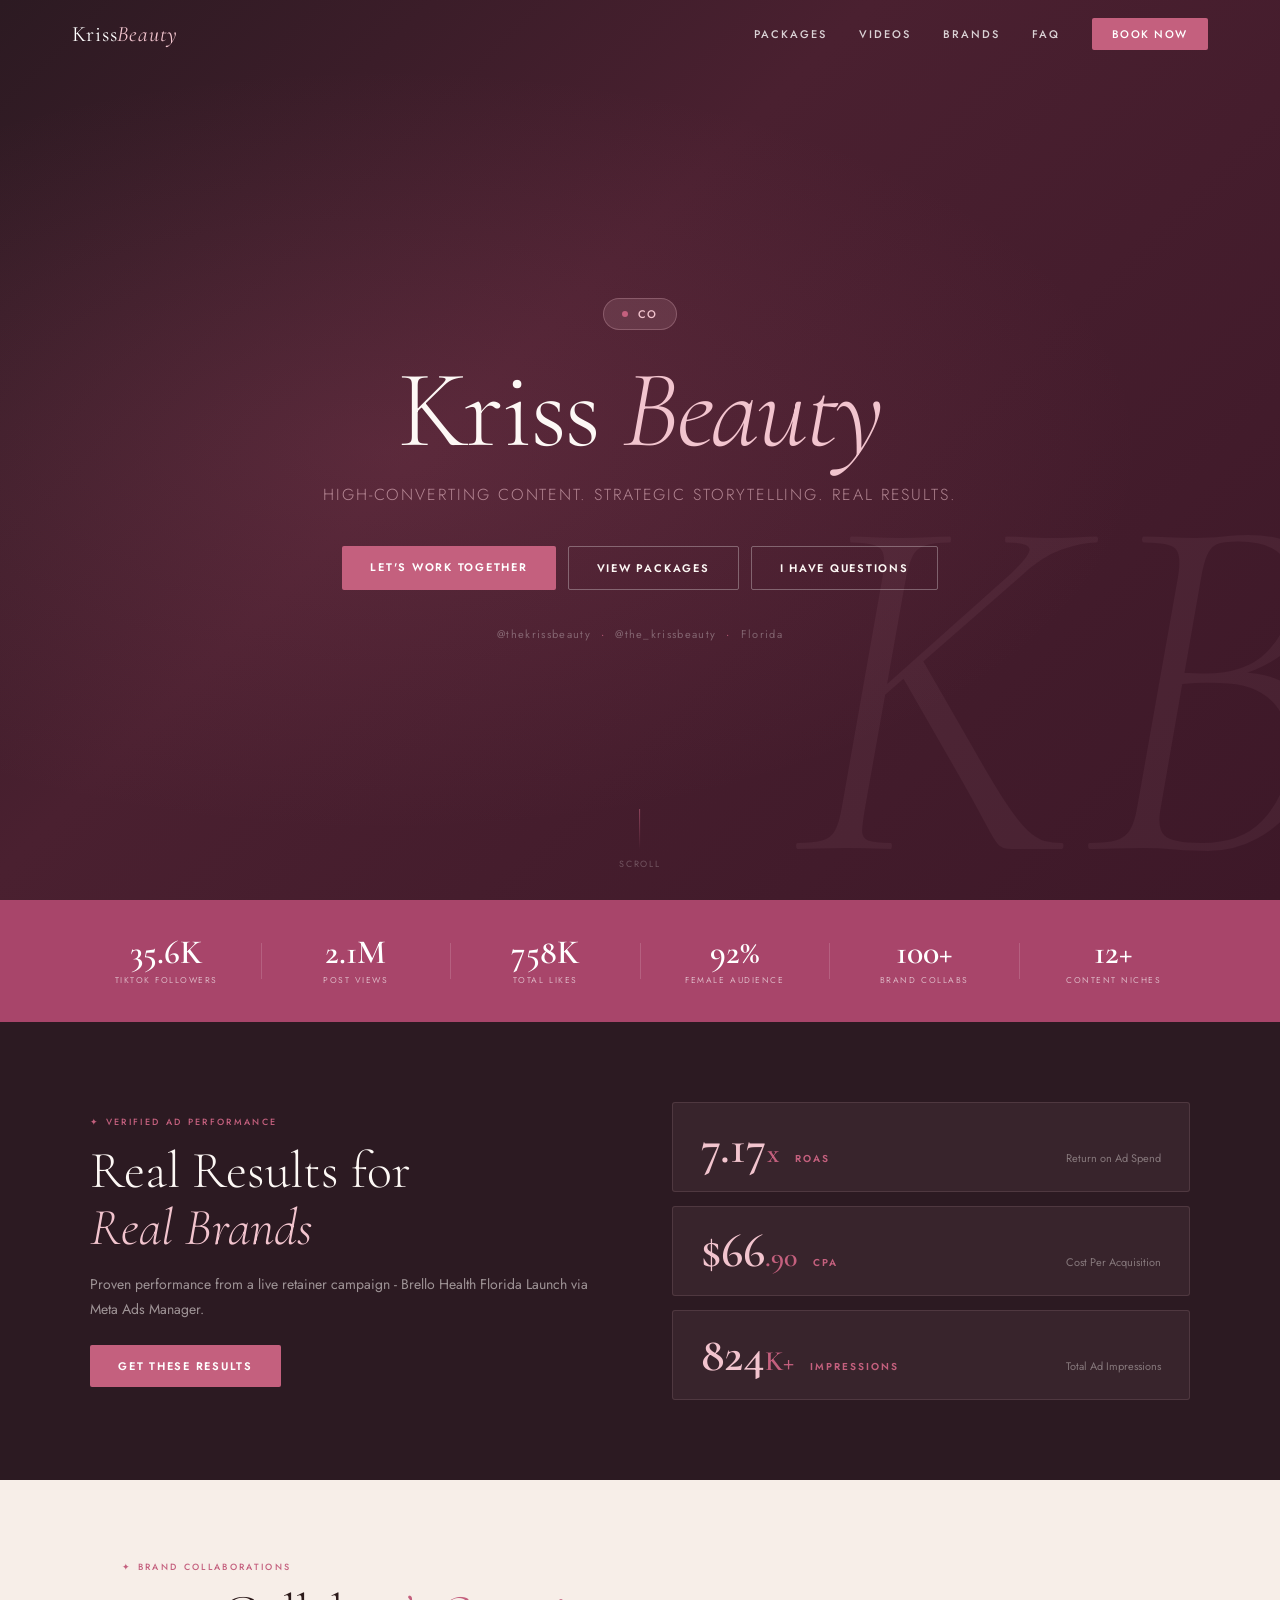
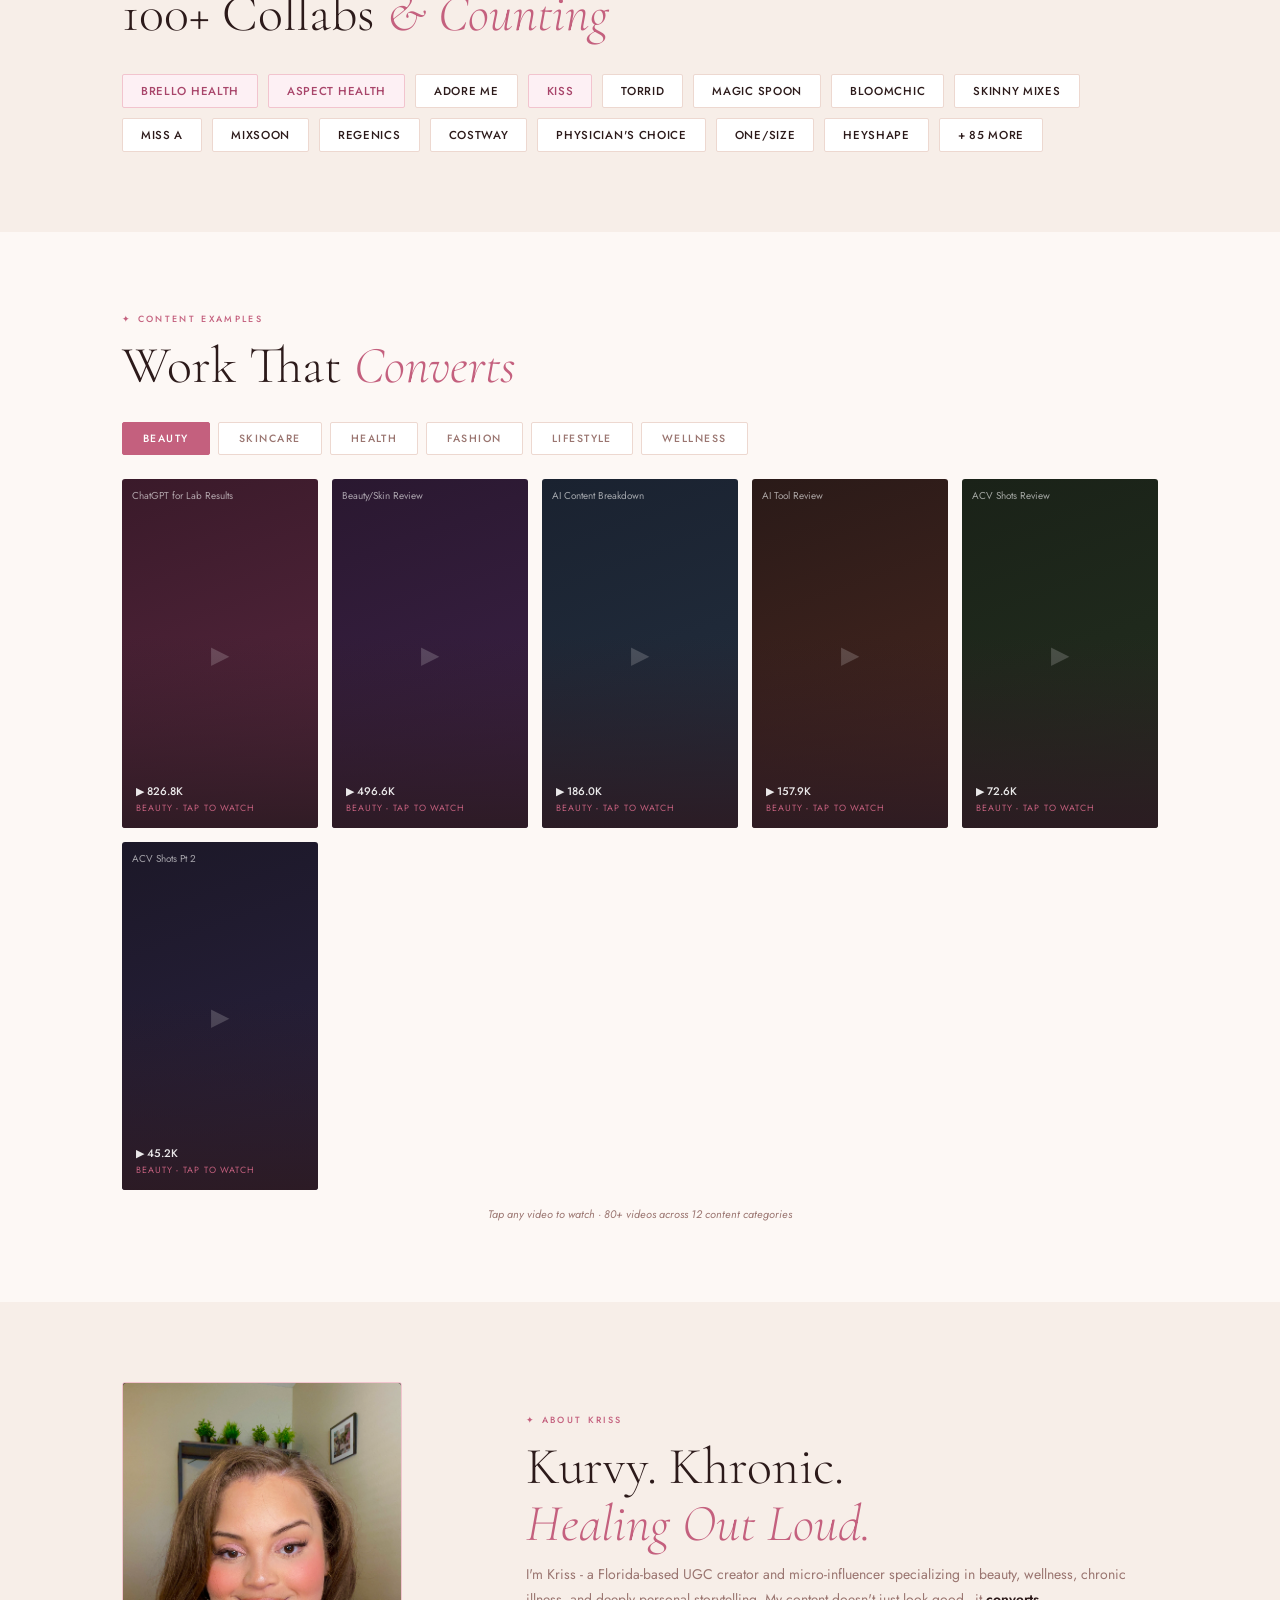
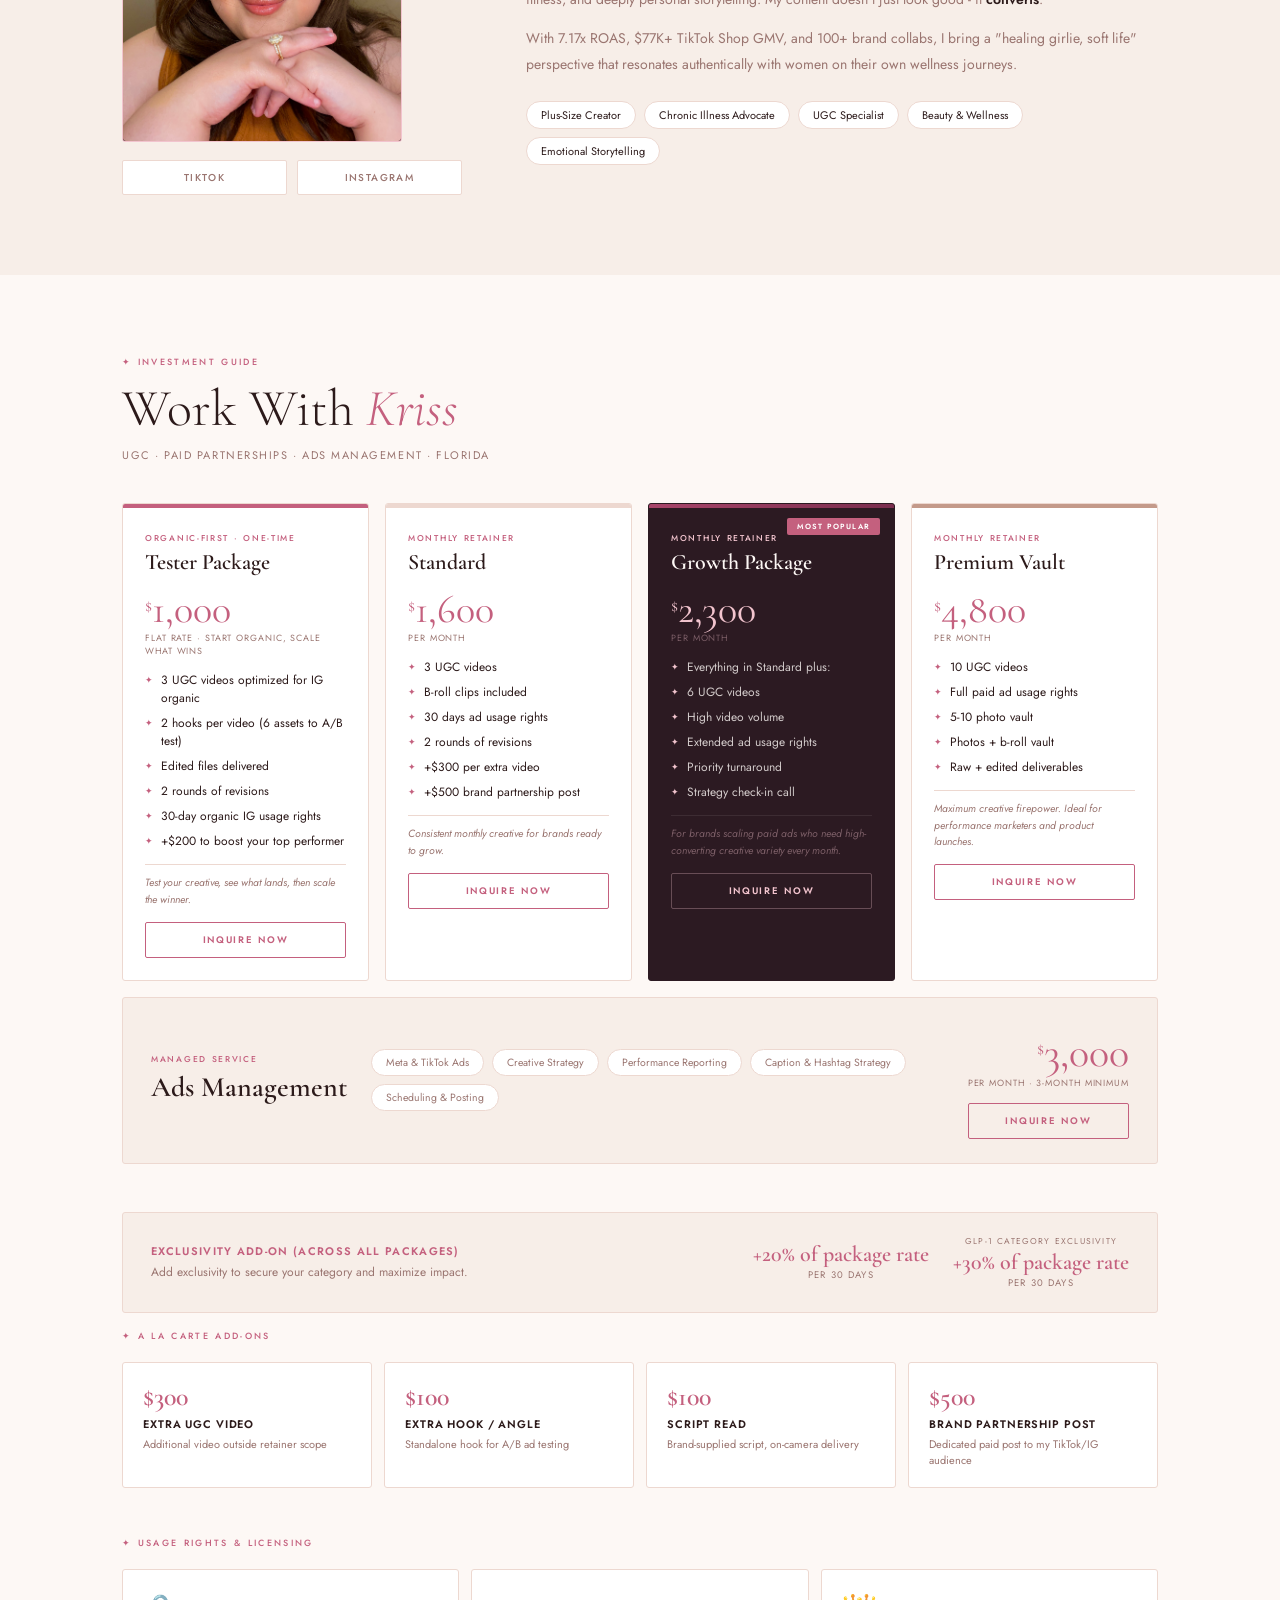
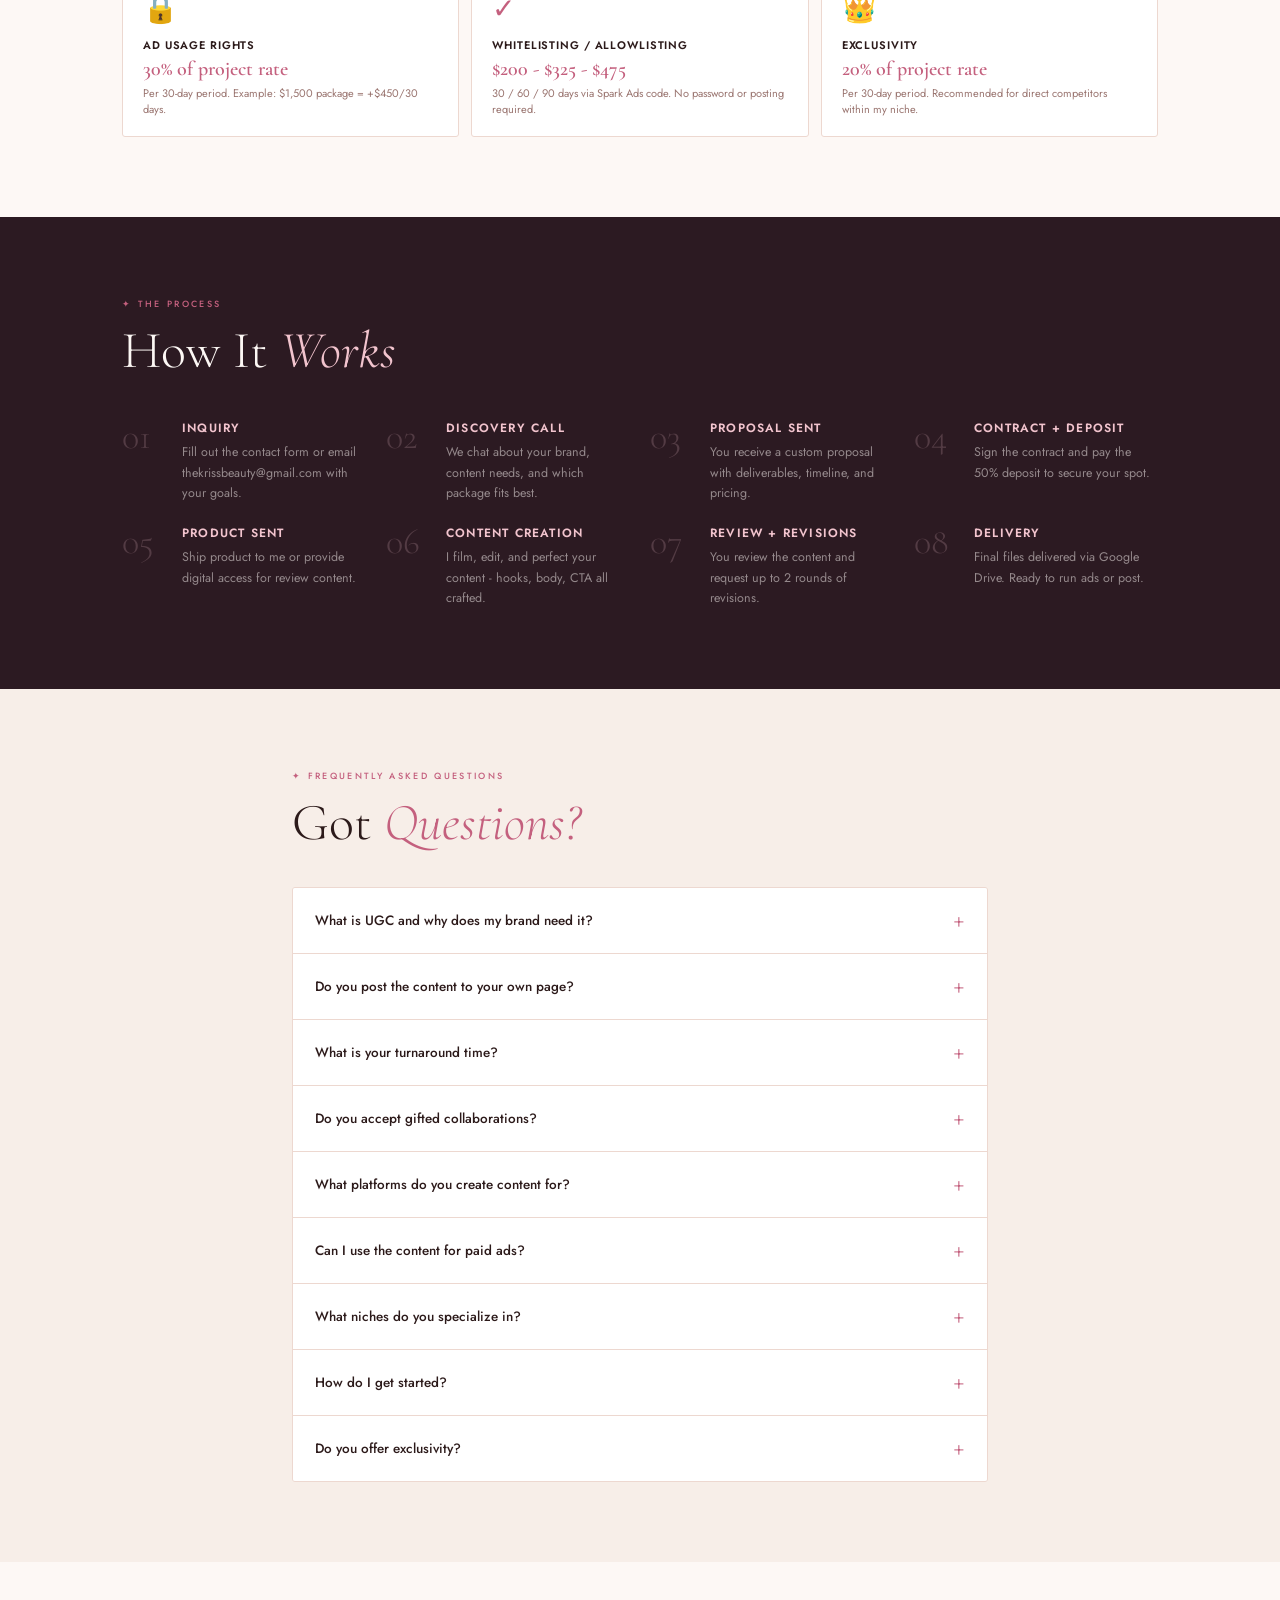
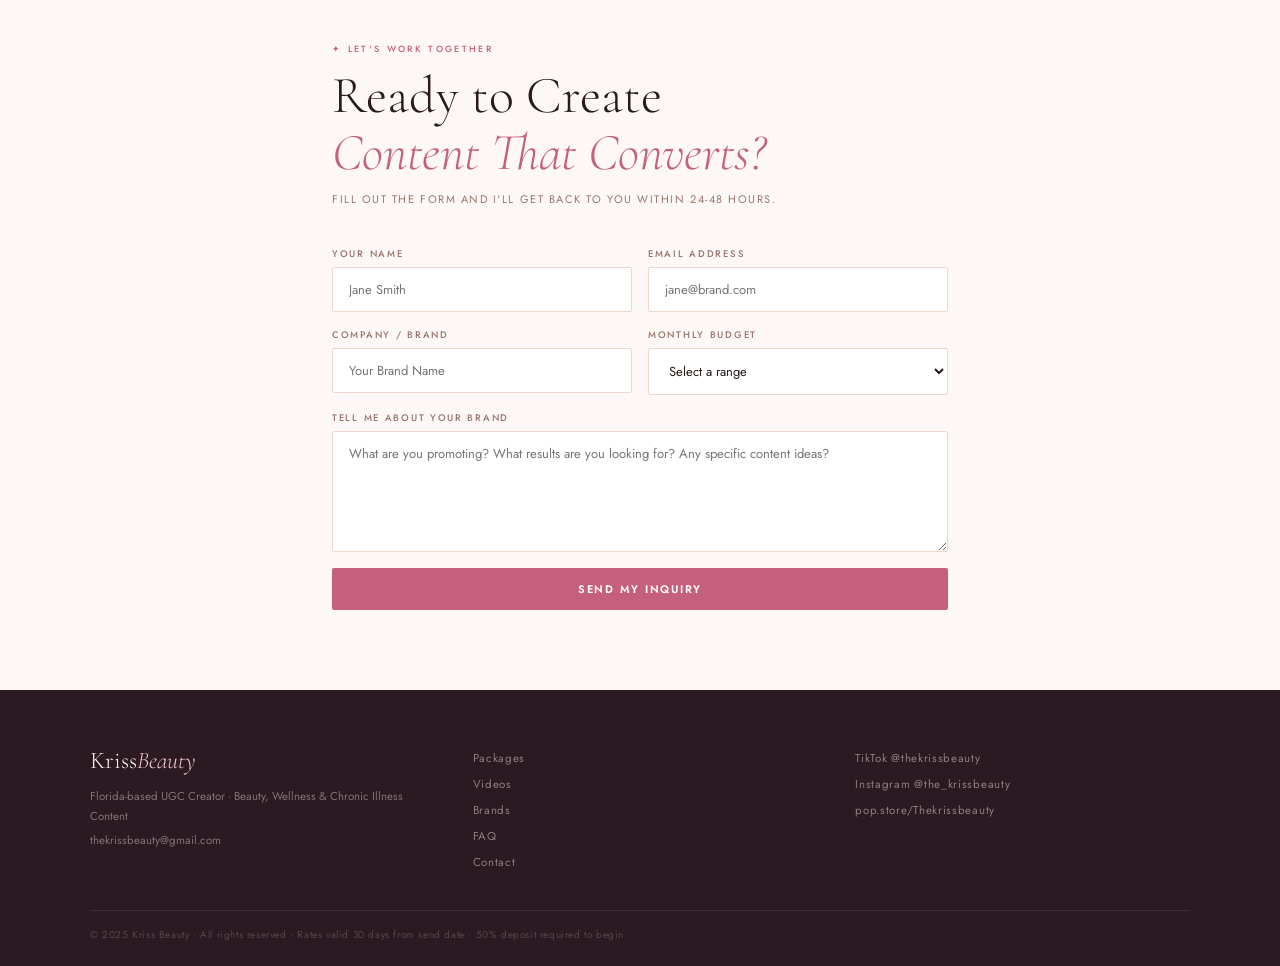
==== index.html @ 89a90a41 "Add files via upload" ====
<!DOCTYPE html>
<html lang="en">
<head>
<meta charset="UTF-8"/>
<meta name="viewport" content="width=device-width, initial-scale=1.0"/>
<title>Kriss Beauty | UGC Creator + Content Strategist</title>
<meta name="description" content="Florida-based UGC creator specializing in beauty, wellness, chronic illness & storytelling content. 7.17x ROAS proven results."/>
<link href="https://fonts.googleapis.com/css2?family=Cormorant+Garamond:ital,wght@0,300;0,400;0,600;0,700;1,300;1,400;1,600&family=Jost:wght@300;400;500;600;700&display=swap" rel="stylesheet"/>
<link rel="stylesheet" href="style.css"/>
</head>
<body>

<!-- ══ NAVBAR ══ -->
<nav id="navbar">
  <div class="nav-inner">
    <a href="#" class="nav-logo">Kriss<em>Beauty</em></a>
    <div class="nav-links" id="navLinks">
      <a href="#packages">Packages</a>
      <a href="#videos">Videos</a>
      <a href="#brands">Brands</a>
      <a href="#faq">FAQ</a>
      <a href="#contact" class="nav-cta">Book Now</a>
    </div>
    <button class="hamburger" id="hamburger" aria-label="Menu">
      <span></span><span></span><span></span>
    </button>
  </div>
</nav>

<!-- ══ HERO ══ -->
<section id="hero">
  <div class="hero-overlay"></div>
  <div class="hero-content">
    <div class="hero-badge">
      <span class="badge-dot"></span>
      <span id="heroTypewriter"></span>
    </div>
    <h1 class="hero-title">
      Kriss <em>Beauty</em>
    </h1>
    <p class="hero-tagline">High-converting content. Strategic storytelling. Real results.</p>
    <div class="hero-buttons">
      <a href="#contact" class="btn btn-primary">Let's Work Together</a>
      <a href="#packages" class="btn btn-outline">View Packages</a>
      <a href="#faq" class="btn btn-outline">I Have Questions</a>
    </div>
    <div class="hero-handles">
      <span>@thekrissbeauty</span>
      <span class="handle-dot">·</span>
      <span>@the_krissbeauty</span>
      <span class="handle-dot">·</span>
      <span>Florida</span>
    </div>
  </div>
  <div class="hero-scroll">
    <div class="scroll-line"></div>
    <span>Scroll</span>
  </div>
</section>

<!-- ══ STATS BAR ══ -->
<section id="stats">
  <div class="stats-inner">
    <div class="stat-item" data-target="35600" data-suffix="K" data-divide="1000">
      <div class="stat-num"><span class="count">0</span>K</div>
      <div class="stat-label">TikTok Followers</div>
    </div>
    <div class="stat-divider"></div>
    <div class="stat-item" data-target="2100" data-suffix="M" data-divide="1000">
      <div class="stat-num"><span class="count">0</span>M</div>
      <div class="stat-label">Post Views</div>
    </div>
    <div class="stat-divider"></div>
    <div class="stat-item" data-target="758" data-suffix="K">
      <div class="stat-num"><span class="count">0</span>K</div>
      <div class="stat-label">Total Likes</div>
    </div>
    <div class="stat-divider"></div>
    <div class="stat-item" data-target="92" data-suffix="%">
      <div class="stat-num"><span class="count">0</span>%</div>
      <div class="stat-label">Female Audience</div>
    </div>
    <div class="stat-divider"></div>
    <div class="stat-item" data-target="100" data-suffix="+">
      <div class="stat-num"><span class="count">0</span>+</div>
      <div class="stat-label">Brand Collabs</div>
    </div>
    <div class="stat-divider"></div>
    <div class="stat-item" data-target="12" data-suffix="+">
      <div class="stat-num"><span class="count">0</span>+</div>
      <div class="stat-label">Content Niches</div>
    </div>
  </div>
</section>

<!-- ══ ROAS CALLOUT ══ -->
<section id="roas">
  <div class="roas-inner">
    <div class="roas-left">
      <p class="roas-eyebrow">✦ Verified Ad Performance</p>
      <h2 class="roas-title">Real Results for<br/><em>Real Brands</em></h2>
      <p class="roas-desc">Proven performance from a live retainer campaign - Brello Health Florida Launch via Meta Ads Manager.</p>
      <a href="#contact" class="btn btn-primary" style="margin-top:24px;">Get These Results</a>
    </div>
    <div class="roas-right">
      <div class="roas-card">
        <div class="roas-num">7.17<span>x</span></div>
        <div class="roas-label">ROAS</div>
        <div class="roas-sub">Return on Ad Spend</div>
      </div>
      <div class="roas-card">
        <div class="roas-num">$66<span>.90</span></div>
        <div class="roas-label">CPA</div>
        <div class="roas-sub">Cost Per Acquisition</div>
      </div>
      <div class="roas-card">
        <div class="roas-num">824<span>K+</span></div>
        <div class="roas-label">Impressions</div>
        <div class="roas-sub">Total Ad Impressions</div>
      </div>
    </div>
  </div>
</section>

<!-- ══ BRANDS ══ -->
<section id="brands">
  <div class="section-inner">
    <p class="section-eyebrow">✦ Brand Collaborations</p>
    <h2 class="section-title">100+ Collabs <em>&amp; Counting</em></h2>
    <div class="brands-grid">
      <div class="brand-pill hl">Brello Health</div>
      <div class="brand-pill hl">Aspect Health</div>
      <div class="brand-pill">Adore Me</div>
      <div class="brand-pill hl">KISS</div>
      <div class="brand-pill">Torrid</div>
      <div class="brand-pill">Magic Spoon</div>
      <div class="brand-pill">Bloomchic</div>
      <div class="brand-pill">Skinny Mixes</div>
      <div class="brand-pill">Miss A</div>
      <div class="brand-pill">mixsoon</div>
      <div class="brand-pill">Regenics</div>
      <div class="brand-pill">Costway</div>
      <div class="brand-pill">Physician's Choice</div>
      <div class="brand-pill">ONE/SIZE</div>
      <div class="brand-pill">heyshape</div>
      <div class="brand-pill">+ 85 More</div>
    </div>
  </div>
</section>

<!-- ══ VIDEO GALLERY ══ -->
<section id="videos">
  <div class="section-inner">
    <p class="section-eyebrow">✦ Content Examples</p>
    <h2 class="section-title">Work That <em>Converts</em></h2>
    <div class="video-tabs">
      <button class="vtab active" data-cat="beauty">Beauty</button>
      <button class="vtab" data-cat="skincare">Skincare</button>
      <button class="vtab" data-cat="health">Health</button>
      <button class="vtab" data-cat="fashion">Fashion</button>
      <button class="vtab" data-cat="lifestyle">Lifestyle</button>
      <button class="vtab" data-cat="wellness">Wellness</button>
    </div>
    <div class="video-grid" id="videoGrid">
      <!-- populated by JS -->
    </div>
    <p class="video-note">Tap any video to watch · 80+ videos across 12 content categories</p>
  </div>
</section>

<!-- ══ ABOUT ══ -->
<section id="about">
  <div class="about-inner">
    <div class="about-photo">
      <div class="about-photo-frame">
        <img src="kriss-photo.jpg" alt="Kriss - UGC Creator" style="width:100%;height:100%;object-fit:cover;object-position:center top;border-radius:3px;"/>
      </div>
      <div class="about-social">
        <a href="https://tiktok.com/@thekrissbeauty" target="_blank" class="social-btn">TikTok</a>
        <a href="https://instagram.com/the_krissbeauty" target="_blank" class="social-btn">Instagram</a>
      </div>
    </div>
    <div class="about-text">
      <p class="section-eyebrow">✦ About Kriss</p>
      <h2 class="section-title">Kurvy. Khronic.<br/><em>Healing Out Loud.</em></h2>
      <p class="about-bio">I'm Kriss - a Florida-based UGC creator and micro-influencer specializing in beauty, wellness, chronic illness, and deeply personal storytelling. My content doesn't just look good - it <strong>converts</strong>.</p>
      <p class="about-bio">With 7.17x ROAS, $77K+ TikTok Shop GMV, and 100+ brand collabs, I bring a "healing girlie, soft life" perspective that resonates authentically with women on their own wellness journeys.</p>
      <div class="about-tags">
        <span>Plus-Size Creator</span>
        <span>Chronic Illness Advocate</span>
        <span>UGC Specialist</span>
        <span>Beauty & Wellness</span>
        <span>Emotional Storytelling</span>
      </div>
    </div>
  </div>
</section>

<!-- ══ PACKAGES ══ -->
<section id="packages">
  <div class="section-inner">
    <p class="section-eyebrow">✦ Investment Guide</p>
    <h2 class="section-title">Work With <em>Kriss</em></h2>
    <p class="section-sub">UGC · Paid Partnerships · Ads Management · Florida</p>
    <div class="pkg-grid">

      <div class="pkg-card">
        <div class="pkg-bar" style="background:#C4607E"></div>
        <div class="pkg-inner">
          <p class="pkg-tier">Organic-First · One-Time</p>
          <h3 class="pkg-name">Tester Package</h3>
          <div class="pkg-price"><sup>$</sup>1,000</div>
          <p class="pkg-cadence">Flat Rate · Start Organic, Scale What Wins</p>
          <ul class="pkg-list">
            <li>3 UGC videos optimized for IG organic</li>
            <li>2 hooks per video (6 assets to A/B test)</li>
            <li>Edited files delivered</li>
            <li>2 rounds of revisions</li>
            <li>30-day organic IG usage rights</li>
            <li>+$200 to boost your top performer</li>
          </ul>
          <p class="pkg-note">Test your creative, see what lands, then scale the winner.</p>
          <a href="#contact" class="pkg-cta">Inquire Now</a>
        </div>
      </div>

      <div class="pkg-card">
        <div class="pkg-bar" style="background:#EDD8D0"></div>
        <div class="pkg-inner">
          <p class="pkg-tier">Monthly Retainer</p>
          <h3 class="pkg-name">Standard</h3>
          <div class="pkg-price"><sup>$</sup>1,600</div>
          <p class="pkg-cadence">Per Month</p>
          <ul class="pkg-list">
            <li>3 UGC videos</li>
            <li>B-roll clips included</li>
            <li>30 days ad usage rights</li>
            <li>2 rounds of revisions</li>
            <li>+$300 per extra video</li>
            <li>+$500 brand partnership post</li>
          </ul>
          <p class="pkg-note">Consistent monthly creative for brands ready to grow.</p>
          <a href="#contact" class="pkg-cta">Inquire Now</a>
        </div>
      </div>

      <div class="pkg-card dark">
        <div class="pkg-badge">Most Popular</div>
        <div class="pkg-bar" style="background:linear-gradient(90deg,#A8456A,#7A2E4E)"></div>
        <div class="pkg-inner">
          <p class="pkg-tier">Monthly Retainer</p>
          <h3 class="pkg-name">Growth Package</h3>
          <div class="pkg-price"><sup>$</sup>2,300</div>
          <p class="pkg-cadence">Per Month</p>
          <ul class="pkg-list">
            <li>Everything in Standard plus:</li>
            <li>6 UGC videos</li>
            <li>High video volume</li>
            <li>Extended ad usage rights</li>
            <li>Priority turnaround</li>
            <li>Strategy check-in call</li>
          </ul>
          <p class="pkg-note">For brands scaling paid ads who need high-converting creative variety every month.</p>
          <a href="#contact" class="pkg-cta">Inquire Now</a>
        </div>
      </div>

      <div class="pkg-card">
        <div class="pkg-bar" style="background:#C49A8A"></div>
        <div class="pkg-inner">
          <p class="pkg-tier">Monthly Retainer</p>
          <h3 class="pkg-name">Premium Vault</h3>
          <div class="pkg-price"><sup>$</sup>4,800</div>
          <p class="pkg-cadence">Per Month</p>
          <ul class="pkg-list">
            <li>10 UGC videos</li>
            <li>Full paid ad usage rights</li>
            <li>5-10 photo vault</li>
            <li>Photos + b-roll vault</li>
            <li>Raw + edited deliverables</li>
          </ul>
          <p class="pkg-note">Maximum creative firepower. Ideal for performance marketers and product launches.</p>
          <a href="#contact" class="pkg-cta">Inquire Now</a>
        </div>
      </div>

    </div>

    <!-- Ads Management -->
    <div class="ads-mgmt-card">
      <div class="ads-left">
        <p class="pkg-tier">Managed Service</p>
        <h3 class="pkg-name" style="font-size:28px;">Ads Management</h3>
      </div>
      <div class="ads-tags">
        <span>Meta &amp; TikTok Ads</span>
        <span>Creative Strategy</span>
        <span>Performance Reporting</span>
        <span>Caption &amp; Hashtag Strategy</span>
        <span>Scheduling &amp; Posting</span>
      </div>
      <div class="ads-right">
        <div class="pkg-price" style="font-size:42px;"><sup>$</sup>3,000</div>
        <p class="pkg-cadence">Per Month · 3-Month Minimum</p>
        <a href="#contact" class="pkg-cta" style="margin-top:10px;">Inquire Now</a>
      </div>
    </div>

    <!-- Exclusivity Add-On -->
    <div class="exclusivity-bar">
      <div class="excl-left">
        <p class="excl-title">Exclusivity Add-On (Across All Packages)</p>
        <p class="excl-desc">Add exclusivity to secure your category and maximize impact.</p>
      </div>
      <div class="excl-mid">
        <div class="excl-item">
          <div class="excl-rate">+20% of package rate</div>
          <div class="excl-sub">per 30 days</div>
        </div>
      </div>
      <div class="excl-right">
        <div class="excl-label">GLP-1 Category Exclusivity</div>
        <div class="excl-rate">+30% of package rate</div>
        <div class="excl-sub">per 30 days</div>
      </div>
    </div>

    <!-- Add-ons -->
    <div class="addons-section">
      <p class="section-eyebrow" style="margin-bottom:20px;">✦ A La Carte Add-Ons</p>
      <div class="addons-grid">
        <div class="addon-card"><div class="addon-price">$300</div><div class="addon-name">Extra UGC Video</div><div class="addon-desc">Additional video outside retainer scope</div></div>
        <div class="addon-card"><div class="addon-price">$100</div><div class="addon-name">Extra Hook / Angle</div><div class="addon-desc">Standalone hook for A/B ad testing</div></div>
        <div class="addon-card"><div class="addon-price">$100</div><div class="addon-name">Script Read</div><div class="addon-desc">Brand-supplied script, on-camera delivery</div></div>
        <div class="addon-card"><div class="addon-price">$500</div><div class="addon-name">Brand Partnership Post</div><div class="addon-desc">Dedicated paid post to my TikTok/IG audience</div></div>
      </div>
    </div>

    <!-- Usage Rights -->
    <div class="addons-section" style="margin-top:48px;">
      <p class="section-eyebrow" style="margin-bottom:20px;">✦ Usage Rights &amp; Licensing</p>
      <div class="addons-grid" style="grid-template-columns:repeat(auto-fit,minmax(280px,1fr));">
        <div class="addon-card">
          <div style="font-size:28px;color:#C4607E;margin-bottom:8px;">🔒</div>
          <div class="addon-name">Ad Usage Rights</div>
          <div class="addon-price" style="font-size:20px;">30% of project rate</div>
          <div class="addon-desc">Per 30-day period. Example: $1,500 package = +$450/30 days.</div>
        </div>
        <div class="addon-card">
          <div style="font-size:28px;color:#C4607E;margin-bottom:8px;">✓</div>
          <div class="addon-name">Whitelisting / Allowlisting</div>
          <div class="addon-price" style="font-size:20px;">$200 - $325 - $475</div>
          <div class="addon-desc">30 / 60 / 90 days via Spark Ads code. No password or posting required.</div>
        </div>
        <div class="addon-card">
          <div style="font-size:28px;color:#C4607E;margin-bottom:8px;">👑</div>
          <div class="addon-name">Exclusivity</div>
          <div class="addon-price" style="font-size:20px;">20% of project rate</div>
          <div class="addon-desc">Per 30-day period. Recommended for direct competitors within my niche.</div>
        </div>
      </div>
    </div>
  </div>
</section>

<!-- ══ HOW IT WORKS ══ -->
<section id="howitworks">
  <div class="section-inner">
    <p class="section-eyebrow">✦ The Process</p>
    <h2 class="section-title">How It <em>Works</em></h2>
    <div class="timeline">
      <div class="tl-item"><div class="tl-num">01</div><div class="tl-text"><strong>Inquiry</strong><p>Fill out the contact form or email thekrissbeauty@gmail.com with your goals.</p></div></div>
      <div class="tl-item"><div class="tl-num">02</div><div class="tl-text"><strong>Discovery Call</strong><p>We chat about your brand, content needs, and which package fits best.</p></div></div>
      <div class="tl-item"><div class="tl-num">03</div><div class="tl-text"><strong>Proposal Sent</strong><p>You receive a custom proposal with deliverables, timeline, and pricing.</p></div></div>
      <div class="tl-item"><div class="tl-num">04</div><div class="tl-text"><strong>Contract + Deposit</strong><p>Sign the contract and pay the 50% deposit to secure your spot.</p></div></div>
      <div class="tl-item"><div class="tl-num">05</div><div class="tl-text"><strong>Product Sent</strong><p>Ship product to me or provide digital access for review content.</p></div></div>
      <div class="tl-item"><div class="tl-num">06</div><div class="tl-text"><strong>Content Creation</strong><p>I film, edit, and perfect your content - hooks, body, CTA all crafted.</p></div></div>
      <div class="tl-item"><div class="tl-num">07</div><div class="tl-text"><strong>Review + Revisions</strong><p>You review the content and request up to 2 rounds of revisions.</p></div></div>
      <div class="tl-item"><div class="tl-num">08</div><div class="tl-text"><strong>Delivery</strong><p>Final files delivered via Google Drive. Ready to run ads or post.</p></div></div>
    </div>
  </div>
</section>

<!-- ══ FAQ ══ -->
<section id="faq">
  <div class="section-inner" style="max-width:760px;">
    <p class="section-eyebrow">✦ Frequently Asked Questions</p>
    <h2 class="section-title">Got <em>Questions?</em></h2>
    <div class="faq-list">
      <div class="faq-item">
        <button class="faq-q">What is UGC and why does my brand need it?<span class="faq-icon">+</span></button>
        <div class="faq-a"><p>UGC (User-Generated Content) is authentic, creator-made content that looks and feels real - not like a traditional ad. It performs significantly better in paid social campaigns because audiences trust it more.</p></div>
      </div>
      <div class="faq-item">
        <button class="faq-q">Do you post the content to your own page?<span class="faq-icon">+</span></button>
        <div class="faq-a"><p>UGC packages are for your brand's use only - I film and deliver, you post. Paid partnership posts to my audience are available as an add-on ($500) or through a brand deal package.</p></div>
      </div>
      <div class="faq-item">
        <button class="faq-q">What is your turnaround time?<span class="faq-icon">+</span></button>
        <div class="faq-a"><p>Standard turnaround is 7-10 business days after product is received and project is confirmed. Rush delivery is available - ask about pricing.</p></div>
      </div>
      <div class="faq-item">
        <button class="faq-q">Do you accept gifted collaborations?<span class="faq-icon">+</span></button>
        <div class="faq-a"><p>I do not accept gifted-only collaborations. All content creation is paid. If you'd like to send PR/gifting, I welcome it - but posting is not guaranteed unless there is a paid agreement in place.</p></div>
      </div>
      <div class="faq-item">
        <button class="faq-q">What platforms do you create content for?<span class="faq-icon">+</span></button>
        <div class="faq-a"><p>Primarily TikTok and Instagram Reels, but content is formatted for any platform. I also create for YouTube, Facebook, and repurposed ad creatives for Meta and TikTok Ads Manager.</p></div>
      </div>
      <div class="faq-item">
        <button class="faq-q">Can I use the content for paid ads?<span class="faq-icon">+</span></button>
        <div class="faq-a"><p>Yes - ad usage rights are available. Standard packages include 30-day ad usage. Extended licensing is available: 30% of project rate per 30-day period. Whitelisting via Spark Ads is also available.</p></div>
      </div>
      <div class="faq-item">
        <button class="faq-q">What niches do you specialize in?<span class="faq-icon">+</span></button>
        <div class="faq-a"><p>Beauty, skincare, haircare, wellness, health, chronic illness, GLP-1/telehealth, supplements, fashion, plus-size fashion, lifestyle, food, and home. I have a particular strength in emotional storytelling content that converts.</p></div>
      </div>
      <div class="faq-item">
        <button class="faq-q">How do I get started?<span class="faq-icon">+</span></button>
        <div class="faq-a"><p>Fill out the contact form below or email me directly at thekrissbeauty@gmail.com. Include your brand name, what you're looking for, and your timeline - and I'll get back to you within 24-48 hours.</p></div>
      </div>
      <div class="faq-item">
        <button class="faq-q">Do you offer exclusivity?<span class="faq-icon">+</span></button>
        <div class="faq-a"><p>Yes. Category exclusivity is available at 20% of the project rate per 30 days. GLP-1/telehealth category exclusivity is 30% of project rate per 30 days, never below $400/month.</p></div>
      </div>
    </div>
  </div>
</section>

<!-- ══ CONTACT ══ -->
<section id="contact">
  <div class="section-inner" style="max-width:680px;">
    <p class="section-eyebrow">✦ Let's Work Together</p>
    <h2 class="section-title">Ready to Create<br/><em>Content That Converts?</em></h2>
    <p class="section-sub">Fill out the form and I'll get back to you within 24-48 hours.</p>
    <form id="contactForm" class="contact-form">
      <div class="form-row">
        <div class="form-group">
          <label>Your Name</label>
          <input type="text" name="name" placeholder="Jane Smith" required/>
        </div>
        <div class="form-group">
          <label>Email Address</label>
          <input type="email" name="email" placeholder="jane@brand.com" required/>
        </div>
      </div>
      <div class="form-row">
        <div class="form-group">
          <label>Company / Brand</label>
          <input type="text" name="company" placeholder="Your Brand Name"/>
        </div>
        <div class="form-group">
          <label>Monthly Budget</label>
          <select name="budget">
            <option value="">Select a range</option>
            <option>Under $1,000</option>
            <option>$1,000 - $2,000</option>
            <option>$2,000 - $3,500</option>
            <option>$3,500 - $5,000</option>
            <option>$5,000+</option>
          </select>
        </div>
      </div>
      <div class="form-group">
        <label>Tell Me About Your Brand</label>
        <textarea name="message" rows="5" placeholder="What are you promoting? What results are you looking for? Any specific content ideas?"></textarea>
      </div>
      <button type="submit" class="btn btn-primary btn-full">Send My Inquiry</button>
    </form>
    <div id="formSuccess" class="form-success" style="display:none;">
      <div class="success-icon">✦</div>
      <h3>Message Received!</h3>
      <p>Thank you for reaching out. I'll be in touch within 24-48 hours at thekrissbeauty@gmail.com</p>
    </div>
  </div>
</section>

<!-- ══ FOOTER ══ -->
<footer>
  <div class="footer-inner">
    <div class="footer-brand">
      <div class="footer-logo">Kriss<em>Beauty</em></div>
      <p>Florida-based UGC Creator · Beauty, Wellness &amp; Chronic Illness Content</p>
      <p style="margin-top:4px;">thekrissbeauty@gmail.com</p>
    </div>
    <div class="footer-links">
      <a href="#packages">Packages</a>
      <a href="#videos">Videos</a>
      <a href="#brands">Brands</a>
      <a href="#faq">FAQ</a>
      <a href="#contact">Contact</a>
    </div>
    <div class="footer-social">
      <a href="https://tiktok.com/@thekrissbeauty" target="_blank">TikTok @thekrissbeauty</a>
      <a href="https://instagram.com/the_krissbeauty" target="_blank">Instagram @the_krissbeauty</a>
      <a href="https://pop.store/Thekrissbeauty" target="_blank">pop.store/Thekrissbeauty</a>
    </div>
  </div>
  <div class="footer-bottom">
    <p>© 2025 Kriss Beauty · All rights reserved · Rates valid 30 days from send date · 50% deposit required to begin</p>
  </div>
</footer>

<script src="script.js"></script>
</body>
</html>
---- style.css ----
/* ══════════════════════════════════════
   KRISS BEAUTY - Site Styles
   Pink · Beige · Plum · Cream
══════════════════════════════════════ */

:root {
  --ink: #2C1A1A;
  --cream: #FDF8F5;
  --parch: #F7EEE8;
  --blush: #F2C4CE;
  --rose: #C4607E;
  --deep-rose: #A8456A;
  --plum: #2C1A22;
  --gold: #C49A8A;
  --muted: #9A7570;
  --border: #EDD8D0;
  --white: #FFFFFF;
  --green: #6EBF8B;
}

*, *::before, *::after { margin: 0; padding: 0; box-sizing: border-box; }

html { scroll-behavior: smooth; }

body {
  font-family: 'Jost', sans-serif;
  color: var(--ink);
  background: var(--cream);
  overflow-x: hidden;
}

/* ── NAVBAR ── */
#navbar {
  position: fixed;
  top: 0; left: 0; right: 0;
  z-index: 1000;
  transition: background 0.35s, box-shadow 0.35s;
  padding: 0;
}

#navbar.scrolled {
  background: rgba(253,248,245,0.97);
  box-shadow: 0 1px 0 var(--border);
  backdrop-filter: blur(10px);
}

.nav-inner {
  max-width: 1200px;
  margin: 0 auto;
  padding: 18px 32px;
  display: flex;
  align-items: center;
  justify-content: space-between;
}

.nav-logo {
  font-family: 'Cormorant Garamond', serif;
  font-size: 22px;
  font-weight: 400;
  color: var(--white);
  text-decoration: none;
  letter-spacing: 0.04em;
  transition: color 0.3s;
}

.nav-logo em { font-style: italic; color: var(--blush); }

#navbar.scrolled .nav-logo { color: var(--ink); }
#navbar.scrolled .nav-logo em { color: var(--rose); }

.nav-links {
  display: flex;
  align-items: center;
  gap: 32px;
}

.nav-links a {
  font-size: 11px;
  letter-spacing: 0.18em;
  text-transform: uppercase;
  color: rgba(255,255,255,0.8);
  text-decoration: none;
  transition: color 0.2s;
  font-weight: 500;
}

.nav-links a:hover { color: var(--blush); }

#navbar.scrolled .nav-links a { color: var(--muted); }
#navbar.scrolled .nav-links a:hover { color: var(--rose); }

.nav-cta {
  background: var(--rose) !important;
  color: var(--white) !important;
  padding: 8px 20px !important;
  border-radius: 2px;
  letter-spacing: 0.14em !important;
}

.nav-cta:hover { background: var(--deep-rose) !important; }

.hamburger {
  display: none;
  flex-direction: column;
  gap: 5px;
  background: none;
  border: none;
  cursor: pointer;
  padding: 4px;
}

.hamburger span {
  display: block;
  width: 24px;
  height: 1.5px;
  background: var(--white);
  transition: all 0.3s;
}

#navbar.scrolled .hamburger span { background: var(--ink); }

/* ── HERO ── */
#hero {
  min-height: 100vh;
  background: linear-gradient(135deg, #2C1A22 0%, #4A2030 40%, #3D1828 100%);
  display: flex;
  align-items: center;
  justify-content: center;
  position: relative;
  overflow: hidden;
}

#hero::before {
  content: 'KB';
  position: absolute;
  right: -60px;
  bottom: -40px;
  font-family: 'Cormorant Garamond', serif;
  font-style: italic;
  font-size: 500px;
  font-weight: 300;
  color: rgba(242,196,206,0.05);
  line-height: 1;
  pointer-events: none;
  user-select: none;
}

.hero-overlay {
  position: absolute;
  inset: 0;
  background: radial-gradient(ellipse at 30% 50%, rgba(196,96,126,0.15) 0%, transparent 60%);
  pointer-events: none;
}

.hero-content {
  text-align: center;
  z-index: 1;
  padding: 120px 32px 80px;
  max-width: 800px;
  animation: fadeUp 1s ease both;
}

.hero-badge {
  display: inline-flex;
  align-items: center;
  gap: 10px;
  background: rgba(242,196,206,0.12);
  border: 1px solid rgba(242,196,206,0.25);
  border-radius: 40px;
  padding: 7px 18px;
  margin-bottom: 28px;
  font-size: 11px;
  letter-spacing: 0.18em;
  text-transform: uppercase;
  color: var(--blush);
  font-weight: 500;
}

.badge-dot {
  width: 6px; height: 6px;
  border-radius: 50%;
  background: var(--rose);
  animation: pulse 2s infinite;
  flex-shrink: 0;
}

.hero-title {
  font-family: 'Cormorant Garamond', serif;
  font-size: clamp(56px, 10vw, 110px);
  font-weight: 300;
  color: var(--cream);
  line-height: 0.95;
  letter-spacing: -2px;
  margin-bottom: 20px;
}

.hero-title em {
  font-style: italic;
  color: var(--blush);
}

.hero-tagline {
  font-size: clamp(13px, 2vw, 16px);
  color: rgba(242,196,206,0.6);
  letter-spacing: 0.12em;
  text-transform: uppercase;
  margin-bottom: 40px;
  font-weight: 300;
}

.hero-buttons {
  display: flex;
  gap: 12px;
  justify-content: center;
  flex-wrap: wrap;
  margin-bottom: 36px;
}

.btn {
  display: inline-block;
  padding: 13px 28px;
  font-size: 11px;
  letter-spacing: 0.16em;
  text-transform: uppercase;
  font-weight: 600;
  text-decoration: none;
  border-radius: 2px;
  transition: all 0.25s;
  cursor: pointer;
  border: none;
  font-family: 'Jost', sans-serif;
}

.btn-primary {
  background: var(--rose);
  color: var(--white);
}

.btn-primary:hover {
  background: var(--deep-rose);
  transform: translateY(-1px);
}

.btn-outline {
  background: transparent;
  color: var(--cream);
  border: 1px solid rgba(255,255,255,0.3);
}

.btn-outline:hover {
  border-color: var(--blush);
  color: var(--blush);
}

.btn-full { width: 100%; text-align: center; }

.hero-handles {
  font-size: 11px;
  color: rgba(255,255,255,0.3);
  letter-spacing: 0.12em;
  display: flex;
  align-items: center;
  gap: 10px;
  justify-content: center;
  flex-wrap: wrap;
}

.handle-dot { color: var(--rose); }

.hero-scroll {
  position: absolute;
  bottom: 30px;
  left: 50%;
  transform: translateX(-50%);
  display: flex;
  flex-direction: column;
  align-items: center;
  gap: 8px;
  color: rgba(255,255,255,0.25);
  font-size: 9px;
  letter-spacing: 0.2em;
  text-transform: uppercase;
  animation: bounce 2s infinite;
}

.scroll-line {
  width: 1px;
  height: 40px;
  background: linear-gradient(to bottom, rgba(196,96,126,0.6), transparent);
}

/* ── STATS ── */
#stats {
  background: var(--deep-rose);
  padding: 0;
}

.stats-inner {
  max-width: 1200px;
  margin: 0 auto;
  padding: 28px 32px;
  display: flex;
  align-items: center;
  justify-content: space-between;
  flex-wrap: wrap;
  gap: 0;
}

.stat-item {
  text-align: center;
  padding: 8px 16px;
  flex: 1;
  min-width: 100px;
}

.stat-num {
  font-family: 'Cormorant Garamond', serif;
  font-size: clamp(24px, 4vw, 34px);
  font-weight: 600;
  color: var(--white);
  line-height: 1;
}

.stat-label {
  font-size: 8.5px;
  letter-spacing: 0.18em;
  text-transform: uppercase;
  color: rgba(255,255,255,0.6);
  margin-top: 4px;
}

.stat-divider {
  width: 1px;
  height: 36px;
  background: rgba(255,255,255,0.15);
  flex-shrink: 0;
}

/* ── ROAS ── */
#roas {
  background: var(--plum);
  padding: 80px 32px;
}

.roas-inner {
  max-width: 1100px;
  margin: 0 auto;
  display: grid;
  grid-template-columns: 1fr 1fr;
  gap: 64px;
  align-items: center;
}

.roas-eyebrow {
  font-size: 9px;
  letter-spacing: 0.26em;
  text-transform: uppercase;
  color: var(--rose);
  margin-bottom: 14px;
  font-weight: 500;
}

.roas-title {
  font-family: 'Cormorant Garamond', serif;
  font-size: clamp(36px, 5vw, 52px);
  font-weight: 300;
  color: var(--cream);
  line-height: 1.1;
  margin-bottom: 16px;
}

.roas-title em { font-style: italic; color: var(--blush); }

.roas-desc {
  font-size: 14px;
  color: rgba(253,248,245,0.55);
  line-height: 1.75;
}

.roas-right {
  display: flex;
  flex-direction: column;
  gap: 14px;
}

.roas-card {
  background: rgba(242,196,206,0.06);
  border: 1px solid rgba(242,196,206,0.12);
  border-radius: 3px;
  padding: 20px 28px;
  display: flex;
  align-items: baseline;
  gap: 16px;
}

.roas-num {
  font-family: 'Cormorant Garamond', serif;
  font-size: 48px;
  font-weight: 600;
  color: var(--blush);
  line-height: 1;
}

.roas-num span {
  font-size: 28px;
  color: var(--rose);
}

.roas-label {
  font-size: 10px;
  letter-spacing: 0.2em;
  text-transform: uppercase;
  color: var(--rose);
  font-weight: 600;
}

.roas-sub {
  font-size: 11px;
  color: rgba(253,248,245,0.4);
  margin-left: auto;
}

/* ── SHARED SECTION STYLES ── */
.section-inner {
  max-width: 1100px;
  margin: 0 auto;
  padding: 80px 32px;
}

.section-eyebrow {
  font-size: 9px;
  letter-spacing: 0.26em;
  text-transform: uppercase;
  color: var(--rose);
  font-weight: 500;
  margin-bottom: 12px;
}

.section-title {
  font-family: 'Cormorant Garamond', serif;
  font-size: clamp(34px, 5vw, 52px);
  font-weight: 300;
  color: var(--ink);
  line-height: 1.1;
  margin-bottom: 10px;
}

.section-title em { font-style: italic; color: var(--rose); }

.section-sub {
  font-size: 11px;
  letter-spacing: 0.14em;
  text-transform: uppercase;
  color: var(--muted);
  margin-bottom: 40px;
}

/* ── BRANDS ── */
#brands { background: var(--parch); }

.brands-grid {
  display: flex;
  flex-wrap: wrap;
  gap: 10px;
  margin-top: 32px;
}

.brand-pill {
  background: var(--white);
  border: 1px solid var(--border);
  border-radius: 2px;
  padding: 8px 18px;
  font-size: 11.5px;
  font-weight: 500;
  color: var(--ink);
  letter-spacing: 0.06em;
  text-transform: uppercase;
  transition: all 0.2s;
}

.brand-pill:hover {
  border-color: var(--rose);
  color: var(--rose);
}

.brand-pill.hl {
  background: #FDF0F4;
  border-color: var(--blush);
  color: var(--deep-rose);
}

/* ── VIDEOS ── */
#videos { background: var(--cream); }

.video-tabs {
  display: flex;
  flex-wrap: wrap;
  gap: 8px;
  margin: 28px 0 24px;
}

.vtab {
  padding: 8px 20px;
  font-size: 10.5px;
  letter-spacing: 0.14em;
  text-transform: uppercase;
  font-weight: 500;
  border: 1px solid var(--border);
  background: var(--white);
  color: var(--muted);
  cursor: pointer;
  border-radius: 2px;
  transition: all 0.2s;
  font-family: 'Jost', sans-serif;
}

.vtab:hover { border-color: var(--rose); color: var(--rose); }
.vtab.active { background: var(--rose); border-color: var(--rose); color: var(--white); }

.video-grid {
  display: grid;
  grid-template-columns: repeat(auto-fill, minmax(180px, 1fr));
  gap: 14px;
  margin-bottom: 16px;
}

.vid-card {
  background: var(--plum);
  border-radius: 3px;
  overflow: hidden;
  aspect-ratio: 9/16;
  display: flex;
  flex-direction: column;
  justify-content: flex-end;
  padding: 14px;
  position: relative;
  cursor: pointer;
  transition: transform 0.2s;
}

.vid-card:hover { transform: translateY(-3px); }

.vid-card::before {
  content: '▶';
  position: absolute;
  top: 50%; left: 50%;
  transform: translate(-50%, -50%);
  font-size: 24px;
  color: rgba(255,255,255,0.2);
  transition: color 0.2s;
}

.vid-card:hover::before { color: rgba(255,255,255,0.5); }

.vid-overlay {
  position: absolute;
  inset: 0;
  background: linear-gradient(to top, rgba(44,26,34,0.9) 0%, transparent 55%);
}

.vid-meta {
  position: relative;
  z-index: 1;
}

.vid-views {
  font-size: 11px;
  color: rgba(255,255,255,0.9);
  font-weight: 500;
  margin-bottom: 2px;
}

.vid-cat {
  font-size: 9px;
  color: var(--rose);
  text-transform: uppercase;
  letter-spacing: 0.1em;
}

.video-note {
  font-size: 11px;
  color: var(--muted);
  text-align: center;
  font-style: italic;
  margin-top: 8px;
}

/* ── ABOUT ── */
#about { background: var(--parch); }

.about-inner {
  max-width: 1100px;
  margin: 0 auto;
  padding: 80px 32px;
  display: grid;
  grid-template-columns: 340px 1fr;
  gap: 64px;
  align-items: center;
}

.about-photo-frame {
  width: 280px;
  height: 360px;
  border-radius: 3px;
  background: linear-gradient(135deg, var(--plum), #4A2030);
  border: 1.5px solid var(--blush);
  overflow: hidden;
  margin-bottom: 18px;
}

/* Exclusivity bar */
.exclusivity-bar {
  background: var(--parch);
  border: 1px solid var(--border);
  border-radius: 3px;
  padding: 22px 28px;
  display: flex;
  align-items: center;
  gap: 24px;
  flex-wrap: wrap;
  margin-bottom: 16px;
}

.excl-left { flex: 1; min-width: 200px; }

.excl-title {
  font-size: 11px;
  font-weight: 600;
  letter-spacing: 0.12em;
  text-transform: uppercase;
  color: var(--rose);
  margin-bottom: 4px;
}

.excl-desc {
  font-size: 12px;
  color: var(--muted);
}

.excl-mid, .excl-right {
  text-align: center;
  flex-shrink: 0;
}

.excl-rate {
  font-family: 'Cormorant Garamond', serif;
  font-size: 22px;
  font-weight: 600;
  color: var(--rose);
  line-height: 1;
}

.excl-sub {
  font-size: 9.5px;
  letter-spacing: 0.12em;
  text-transform: uppercase;
  color: var(--muted);
  margin-top: 3px;
}

.excl-label {
  font-size: 8.5px;
  letter-spacing: 0.14em;
  text-transform: uppercase;
  color: var(--muted);
  margin-bottom: 4px;
}

.about-social {
  display: flex;
  gap: 10px;
}

.social-btn {
  flex: 1;
  text-align: center;
  padding: 9px;
  font-size: 10px;
  letter-spacing: 0.14em;
  text-transform: uppercase;
  font-weight: 500;
  border: 1px solid var(--border);
  border-radius: 2px;
  color: var(--muted);
  text-decoration: none;
  background: var(--white);
  transition: all 0.2s;
}

.social-btn:hover { border-color: var(--rose); color: var(--rose); }

.about-bio {
  font-size: 14px;
  color: var(--muted);
  line-height: 1.8;
  margin-bottom: 14px;
}

.about-bio strong { color: var(--ink); font-weight: 600; }

.about-tags {
  display: flex;
  flex-wrap: wrap;
  gap: 8px;
  margin-top: 24px;
}

.about-tags span {
  background: var(--white);
  border: 1px solid var(--border);
  border-radius: 20px;
  padding: 5px 14px;
  font-size: 11px;
  color: var(--ink);
}

/* ── PACKAGES ── */
#packages { background: var(--cream); }

.pkg-grid {
  display: grid;
  grid-template-columns: repeat(auto-fit, minmax(240px, 1fr));
  gap: 16px;
  margin-top: 40px;
  margin-bottom: 16px;
}

.pkg-card {
  border: 1px solid var(--border);
  border-radius: 3px;
  background: var(--white);
  overflow: hidden;
  position: relative;
  transition: box-shadow 0.25s, transform 0.25s;
}

.pkg-card:hover {
  box-shadow: 0 8px 32px rgba(44,26,34,0.1);
  transform: translateY(-2px);
}

.pkg-card.dark { background: var(--plum); border-color: var(--plum); }

.pkg-bar { height: 4px; width: 100%; }

.pkg-badge {
  position: absolute;
  top: 14px; right: 14px;
  background: var(--rose);
  color: var(--white);
  font-size: 7.5px;
  letter-spacing: 0.16em;
  text-transform: uppercase;
  padding: 3px 10px;
  font-weight: 600;
  border-radius: 2px;
}

.pkg-inner {
  padding: 24px 22px 22px;
  display: flex;
  flex-direction: column;
}

.pkg-tier {
  font-size: 8.5px;
  letter-spacing: 0.2em;
  text-transform: uppercase;
  color: var(--rose);
  font-weight: 500;
  margin-bottom: 5px;
}

.pkg-card.dark .pkg-tier { color: var(--blush); }

.pkg-name {
  font-family: 'Cormorant Garamond', serif;
  font-size: 22px;
  font-weight: 600;
  color: var(--ink);
  margin-bottom: 4px;
}

.pkg-card.dark .pkg-name { color: var(--cream); }

.pkg-price {
  font-family: 'Cormorant Garamond', serif;
  font-size: 40px;
  font-weight: 400;
  color: var(--rose);
  line-height: 1;
  margin: 10px 0 2px;
}

.pkg-card.dark .pkg-price { color: var(--blush); }
.pkg-price sup { font-size: 17px; vertical-align: top; margin-top: 8px; display: inline-block; }

.pkg-cadence {
  font-size: 9px;
  letter-spacing: 0.1em;
  text-transform: uppercase;
  color: var(--muted);
  margin-bottom: 14px;
}

.pkg-card.dark .pkg-cadence { color: rgba(242,196,206,0.4); }

.pkg-list {
  list-style: none;
  display: flex;
  flex-direction: column;
  gap: 7px;
  margin-bottom: 14px;
  flex: 1;
}

.pkg-list li {
  font-size: 12px;
  color: var(--ink);
  display: flex;
  align-items: flex-start;
  gap: 8px;
  line-height: 1.5;
}

.pkg-list li::before {
  content: '✦';
  color: var(--rose);
  flex-shrink: 0;
  font-size: 9px;
  margin-top: 2px;
}

.pkg-card.dark .pkg-list li { color: rgba(253,248,245,0.8); }
.pkg-card.dark .pkg-list li::before { color: var(--blush); }

.pkg-note {
  font-size: 10.5px;
  color: var(--muted);
  font-style: italic;
  border-top: 1px solid var(--border);
  padding-top: 10px;
  margin-bottom: 14px;
  line-height: 1.55;
}

.pkg-card.dark .pkg-note { color: rgba(242,196,206,0.4); border-color: rgba(255,255,255,0.08); }

.pkg-cta {
  display: block;
  text-align: center;
  padding: 10px;
  font-size: 9.5px;
  letter-spacing: 0.18em;
  text-transform: uppercase;
  font-weight: 600;
  color: var(--rose);
  border: 1px solid var(--rose);
  border-radius: 2px;
  text-decoration: none;
  transition: all 0.2s;
}

.pkg-cta:hover { background: var(--rose); color: var(--white); }
.pkg-card.dark .pkg-cta { color: var(--blush); border-color: rgba(242,196,206,0.3); }
.pkg-card.dark .pkg-cta:hover { background: rgba(242,196,206,0.15); }

/* Ads Management */
.ads-mgmt-card {
  background: var(--parch);
  border: 1px solid var(--border);
  border-radius: 3px;
  padding: 24px 28px;
  display: flex;
  align-items: center;
  gap: 24px;
  flex-wrap: wrap;
  margin-bottom: 48px;
}

.ads-left { min-width: 180px; }

.ads-tags {
  display: flex;
  flex-wrap: wrap;
  gap: 8px;
  flex: 1;
}

.ads-tags span {
  background: var(--white);
  border: 1px solid var(--border);
  border-radius: 20px;
  padding: 5px 14px;
  font-size: 10.5px;
  color: var(--muted);
}

.ads-right { text-align: right; flex-shrink: 0; }

/* Add-ons */
.addons-grid {
  display: grid;
  grid-template-columns: repeat(auto-fit, minmax(200px, 1fr));
  gap: 12px;
}

.addon-card {
  background: var(--white);
  border: 1px solid var(--border);
  border-radius: 3px;
  padding: 18px 20px;
  transition: box-shadow 0.2s;
}

.addon-card:hover { box-shadow: 0 4px 16px rgba(44,26,34,0.07); }

.addon-price {
  font-family: 'Cormorant Garamond', serif;
  font-size: 26px;
  font-weight: 600;
  color: var(--rose);
  margin-bottom: 4px;
}

.addon-name {
  font-size: 11px;
  font-weight: 600;
  color: var(--ink);
  text-transform: uppercase;
  letter-spacing: 0.08em;
  margin-bottom: 4px;
}

.addon-desc {
  font-size: 11px;
  color: var(--muted);
  line-height: 1.5;
}

/* ── HOW IT WORKS ── */
#howitworks { background: var(--plum); }
#howitworks .section-eyebrow { color: var(--rose); }
#howitworks .section-title { color: var(--cream); }
#howitworks .section-title em { color: var(--blush); }

.timeline {
  display: grid;
  grid-template-columns: repeat(auto-fit, minmax(240px, 1fr));
  gap: 20px;
  margin-top: 40px;
}

.tl-item {
  display: flex;
  gap: 16px;
  align-items: flex-start;
}

.tl-num {
  font-family: 'Cormorant Garamond', serif;
  font-size: 36px;
  font-weight: 300;
  color: rgba(242,196,206,0.2);
  line-height: 1;
  flex-shrink: 0;
  width: 44px;
}

.tl-text strong {
  display: block;
  font-size: 12px;
  font-weight: 600;
  letter-spacing: 0.1em;
  text-transform: uppercase;
  color: var(--blush);
  margin-bottom: 5px;
}

.tl-text p {
  font-size: 12.5px;
  color: rgba(253,248,245,0.5);
  line-height: 1.65;
}

/* ── FAQ ── */
#faq { background: var(--parch); }

.faq-list {
  margin-top: 36px;
  display: flex;
  flex-direction: column;
  gap: 0;
  border: 1px solid var(--border);
  border-radius: 3px;
  overflow: hidden;
}

.faq-item {
  border-bottom: 1px solid var(--border);
}
.faq-item:last-child { border-bottom: none; }

.faq-q {
  width: 100%;
  text-align: left;
  padding: 18px 22px;
  font-size: 13.5px;
  font-weight: 500;
  color: var(--ink);
  background: var(--white);
  border: none;
  cursor: pointer;
  display: flex;
  justify-content: space-between;
  align-items: center;
  gap: 16px;
  font-family: 'Jost', sans-serif;
  transition: background 0.2s;
}

.faq-q:hover { background: var(--cream); }
.faq-q.open { color: var(--rose); background: #FDF0F4; }

.faq-icon {
  font-size: 20px;
  color: var(--rose);
  flex-shrink: 0;
  font-weight: 300;
  transition: transform 0.3s;
}

.faq-q.open .faq-icon { transform: rotate(45deg); }

.faq-a {
  display: none;
  padding: 16px 22px 20px;
  background: var(--white);
  border-top: 1px solid var(--border);
}

.faq-a p {
  font-size: 13px;
  color: var(--muted);
  line-height: 1.75;
}

/* ── CONTACT ── */
#contact { background: var(--cream); }

.contact-form {
  margin-top: 36px;
  display: flex;
  flex-direction: column;
  gap: 16px;
}

.form-row {
  display: grid;
  grid-template-columns: 1fr 1fr;
  gap: 16px;
}

.form-group {
  display: flex;
  flex-direction: column;
  gap: 6px;
}

.form-group label {
  font-size: 9.5px;
  letter-spacing: 0.18em;
  text-transform: uppercase;
  color: var(--muted);
  font-weight: 500;
}

.form-group input,
.form-group select,
.form-group textarea {
  padding: 12px 16px;
  border: 1px solid var(--border);
  border-radius: 2px;
  font-size: 13px;
  color: var(--ink);
  background: var(--white);
  font-family: 'Jost', sans-serif;
  transition: border-color 0.2s;
  outline: none;
  width: 100%;
}

.form-group input:focus,
.form-group select:focus,
.form-group textarea:focus {
  border-color: var(--rose);
}

.form-group textarea { resize: vertical; }

.form-success {
  text-align: center;
  padding: 48px 32px;
  background: var(--parch);
  border: 1px solid var(--border);
  border-radius: 3px;
  margin-top: 20px;
}

.success-icon {
  font-size: 28px;
  color: var(--rose);
  margin-bottom: 12px;
}

.form-success h3 {
  font-family: 'Cormorant Garamond', serif;
  font-size: 28px;
  font-weight: 400;
  color: var(--ink);
  margin-bottom: 8px;
}

.form-success p {
  font-size: 13px;
  color: var(--muted);
  line-height: 1.7;
}

/* ── FOOTER ── */
footer {
  background: var(--plum);
  padding: 56px 32px 0;
}

.footer-inner {
  max-width: 1100px;
  margin: 0 auto;
  display: grid;
  grid-template-columns: 1fr 1fr 1fr;
  gap: 48px;
  padding-bottom: 40px;
  border-bottom: 1px solid rgba(255,255,255,0.08);
}

.footer-logo {
  font-family: 'Cormorant Garamond', serif;
  font-size: 24px;
  font-weight: 300;
  color: var(--cream);
  margin-bottom: 12px;
}

.footer-logo em { font-style: italic; color: var(--blush); }

.footer-brand p {
  font-size: 11.5px;
  color: rgba(253,248,245,0.4);
  line-height: 1.7;
}

.footer-links, .footer-social {
  display: flex;
  flex-direction: column;
  gap: 10px;
  padding-top: 4px;
}

.footer-links a, .footer-social a {
  font-size: 11.5px;
  color: rgba(253,248,245,0.45);
  text-decoration: none;
  letter-spacing: 0.06em;
  transition: color 0.2s;
}

.footer-links a:hover, .footer-social a:hover { color: var(--blush); }

.footer-bottom {
  max-width: 1100px;
  margin: 0 auto;
  padding: 16px 0 24px;
}

.footer-bottom p {
  font-size: 10px;
  color: rgba(253,248,245,0.2);
  letter-spacing: 0.06em;
}

/* ── ANIMATIONS ── */
@keyframes fadeUp {
  from { opacity: 0; transform: translateY(28px); }
  to { opacity: 1; transform: translateY(0); }
}

@keyframes pulse {
  0%, 100% { opacity: 1; transform: scale(1); }
  50% { opacity: 0.5; transform: scale(0.8); }
}

@keyframes bounce {
  0%, 100% { transform: translateX(-50%) translateY(0); }
  50% { transform: translateX(-50%) translateY(6px); }
}

.fade-in {
  opacity: 0;
  transform: translateY(24px);
  transition: opacity 0.6s ease, transform 0.6s ease;
}

.fade-in.visible {
  opacity: 1;
  transform: translateY(0);
}

/* ── RESPONSIVE ── */
@media (max-width: 900px) {
  .roas-inner { grid-template-columns: 1fr; gap: 40px; }
  .about-inner { grid-template-columns: 1fr; }
  .about-photo-frame { width: 100%; height: 280px; }
  .footer-inner { grid-template-columns: 1fr; gap: 28px; }
  .stat-divider { display: none; }
  .stats-inner { gap: 8px; }
  .stat-item { min-width: 80px; }
  .form-row { grid-template-columns: 1fr; }
}

@media (max-width: 600px) {
  .nav-links { display: none; flex-direction: column; position: absolute; top: 100%; left: 0; right: 0; background: var(--plum); padding: 20px 32px; gap: 20px; border-top: 1px solid rgba(255,255,255,0.08); }
  .nav-links.open { display: flex; }
  .hamburger { display: flex; }
  .hero-buttons { flex-direction: column; align-items: center; }
  .pkg-grid { grid-template-columns: 1fr; }
  .ads-mgmt-card { flex-direction: column; }
  .ads-right { text-align: left; }
  .timeline { grid-template-columns: 1fr; }
  .video-grid { grid-template-columns: repeat(2, 1fr); }
  .roas-card { flex-wrap: wrap; }
  .roas-sub { width: 100%; }
  .addons-grid { grid-template-columns: 1fr 1fr; }
  .section-inner { padding: 56px 20px; }
}
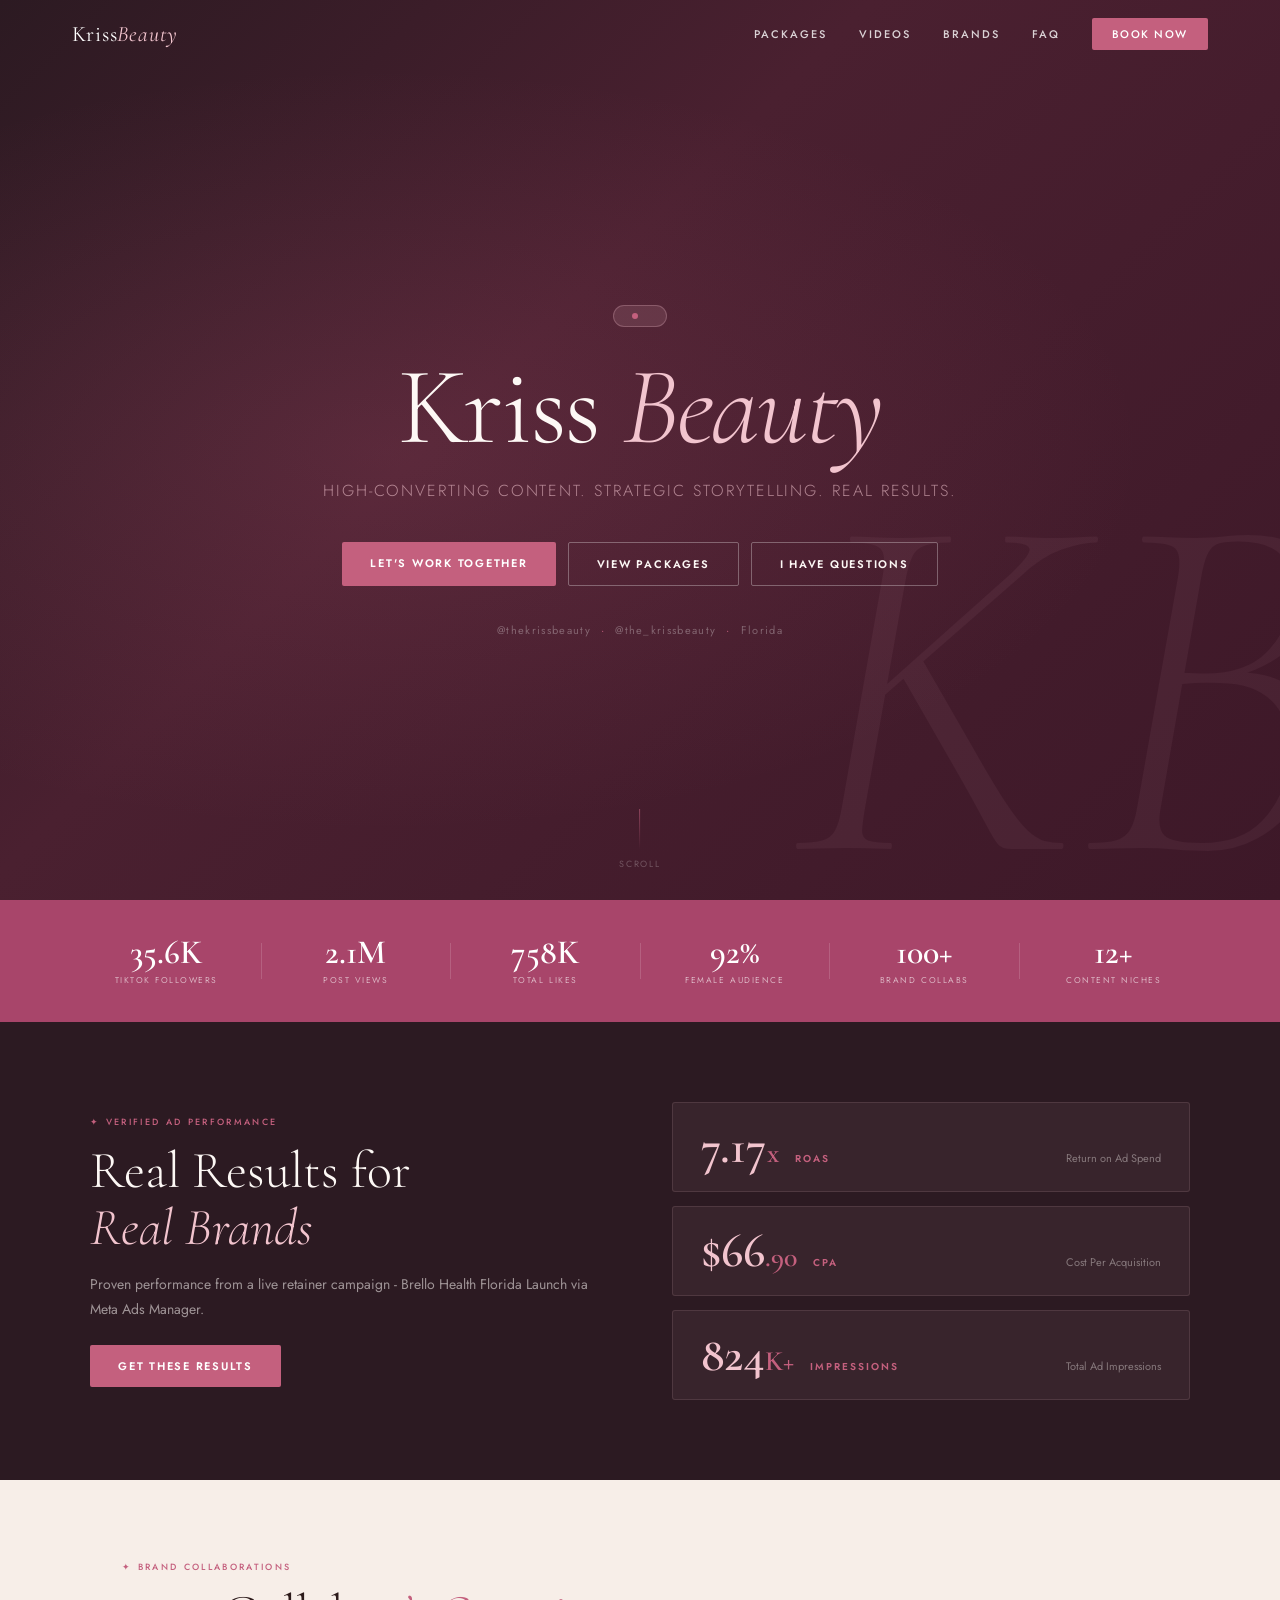
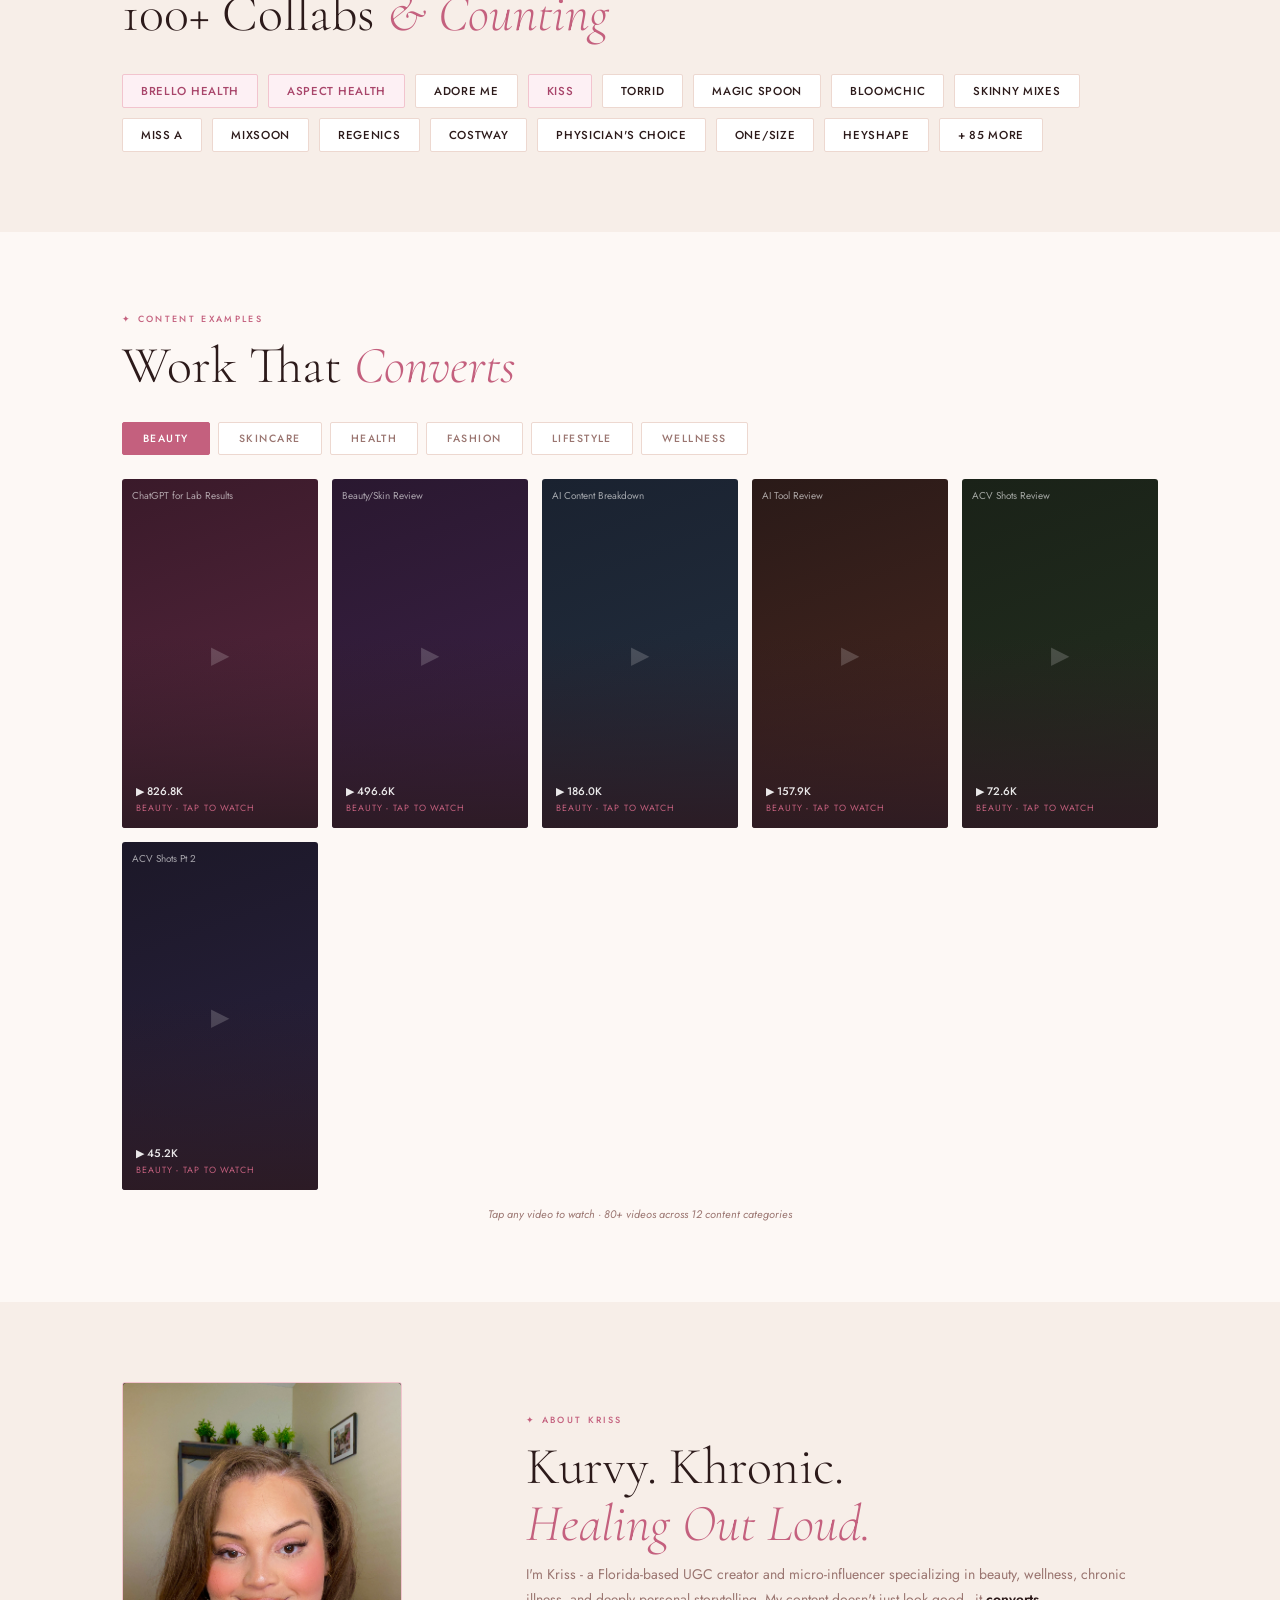
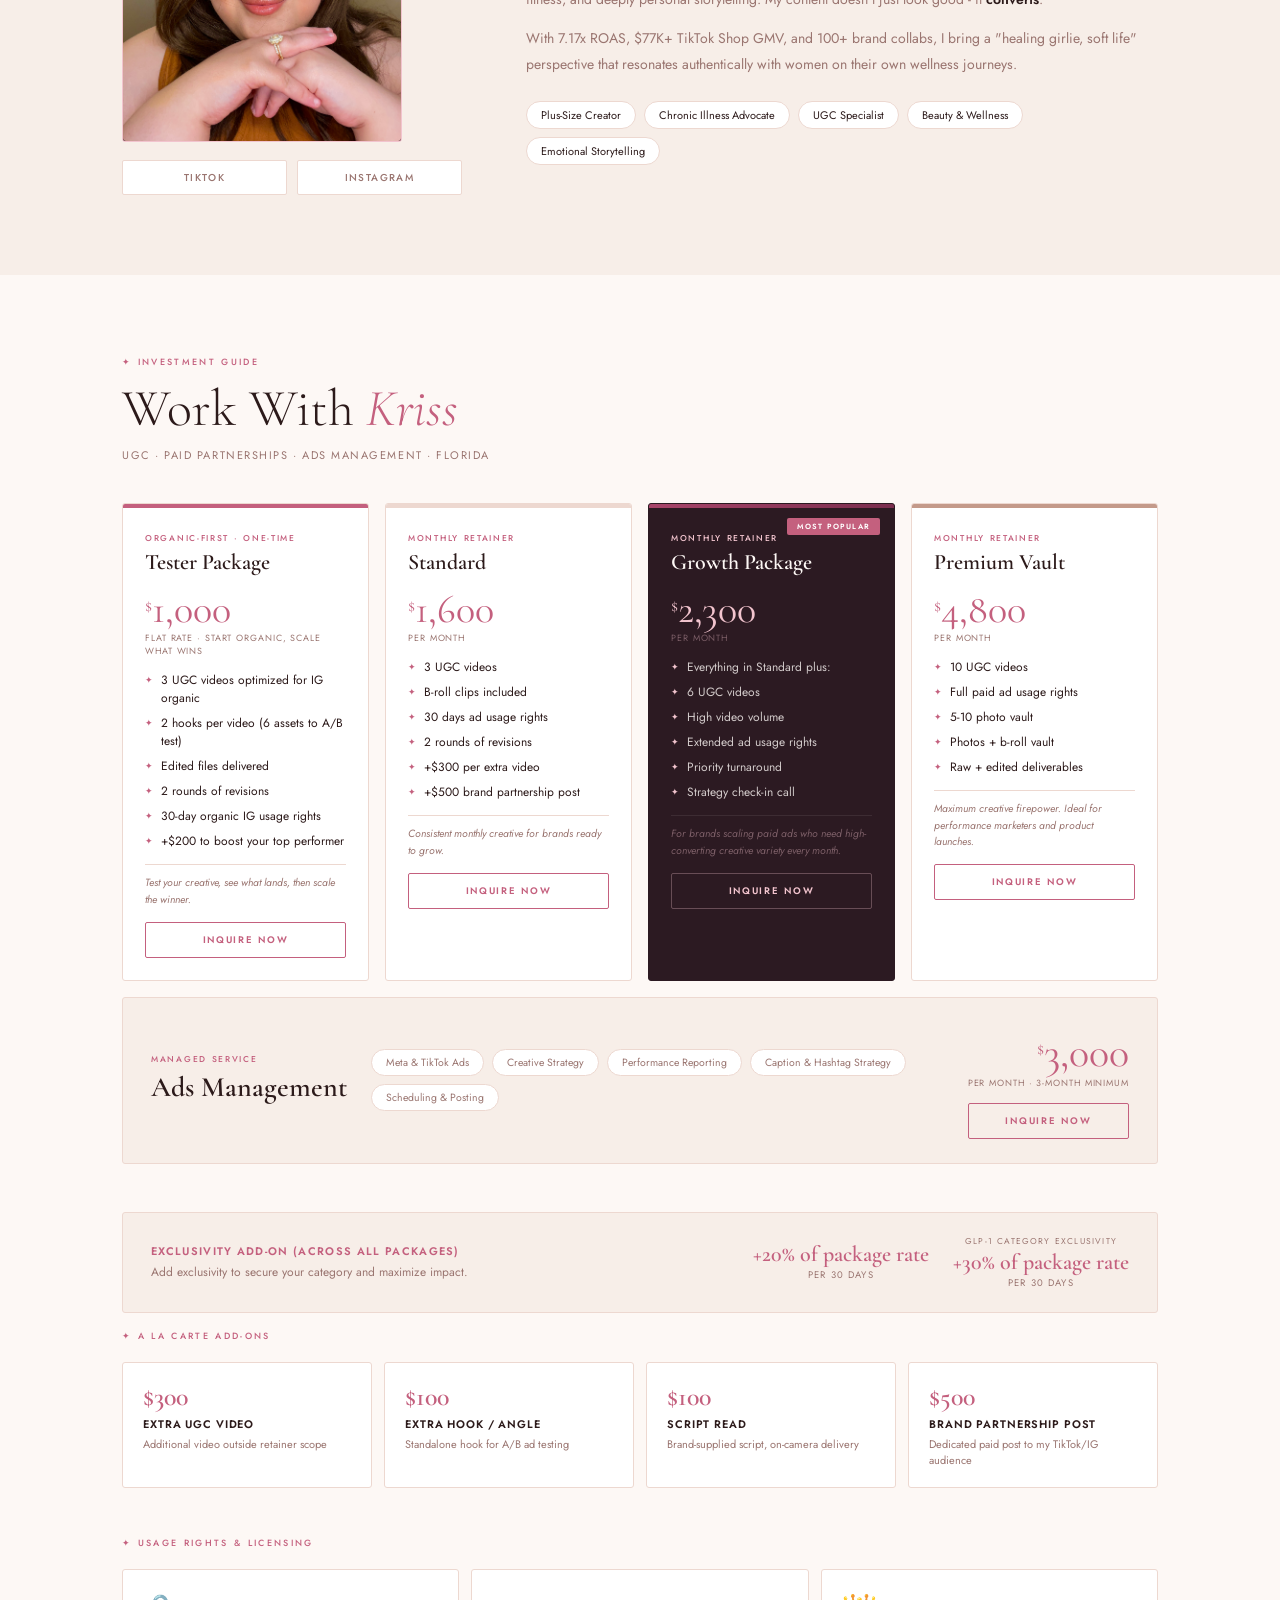
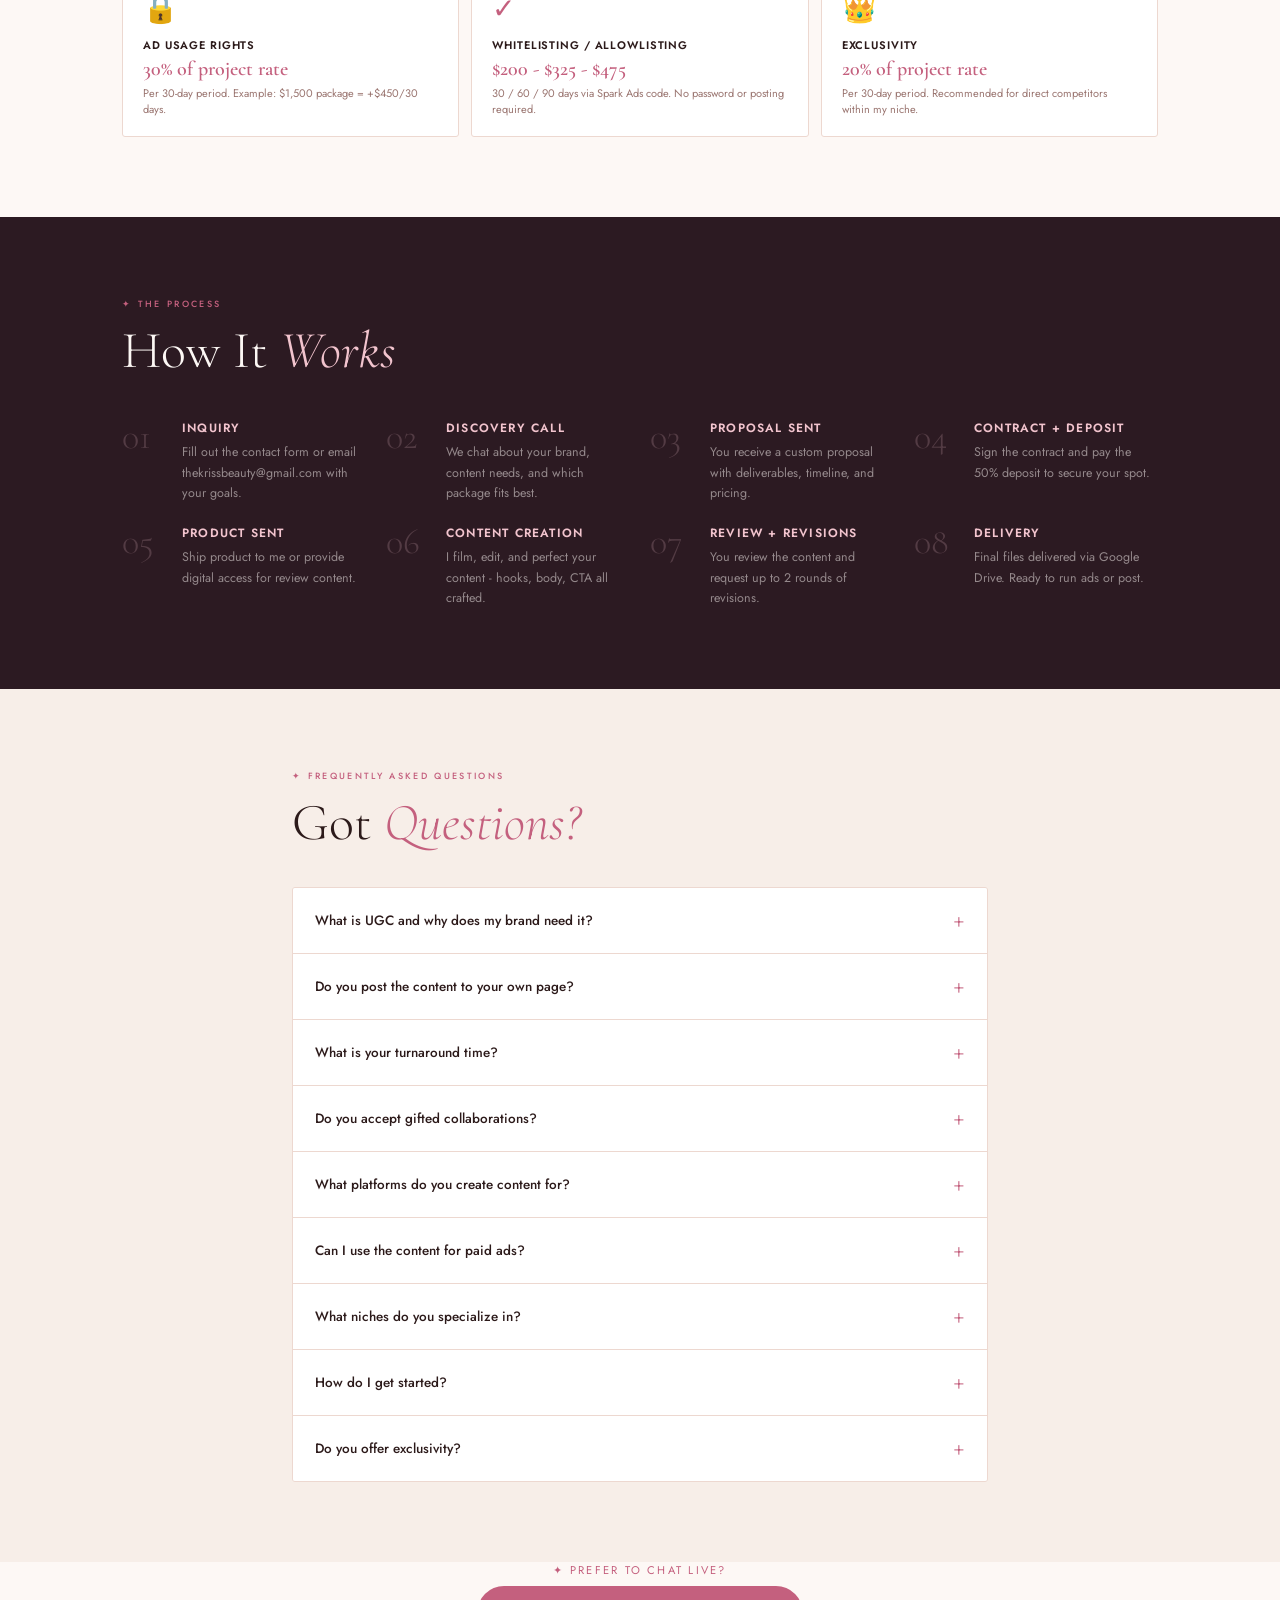
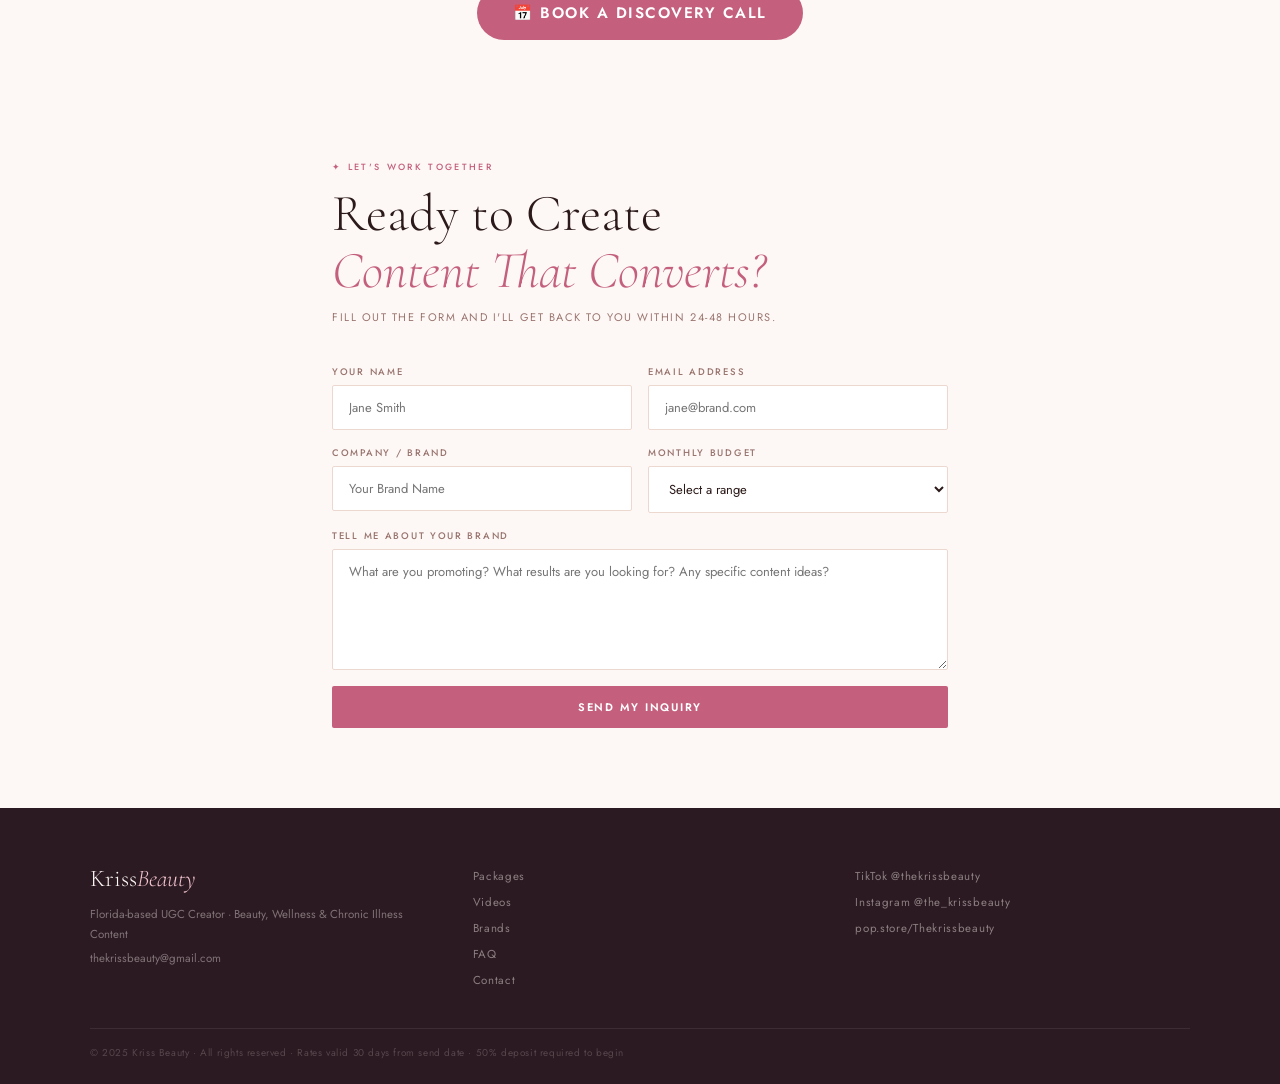
==== commit f23e27f4: "Update index.html" ====
--- a/index.html
+++ b/index.html
@@ -427,7 +427,13 @@
   </div>
 </section>
 
-<!-- ══ CONTACT ══ -->
+<!-- ══ CONTACT ══ --> 
+  <div style="text-align:center; margin-bottom: 40px;">
+  <p style="font-family:'Jost',sans-serif; font-size:0.7rem; letter-spacing:0.2em; text-transform:uppercase; color:#C4607E; margin-bottom:8px;">✦ Prefer to chat live?</p>
+  <a href="https://calendly.com/thekrissbeauty" target="_blank" style="display:inline-flex; align-items:center; gap:10px; background:#C4607E; color:white; padding:16px 36px; border-radius:50px; font-family:'Jost',sans-serif; font-size:0.95rem; font-weight:600; letter-spacing:0.1em; text-transform:uppercase; text-decoration:none; animation:heroWiggle 4s ease-in-out infinite;">
+    📅 Book a Discovery Call
+  </a>
+</div>
 <section id="contact">
   <div class="section-inner" style="max-width:680px;">
     <p class="section-eyebrow">✦ Let's Work Together</p>
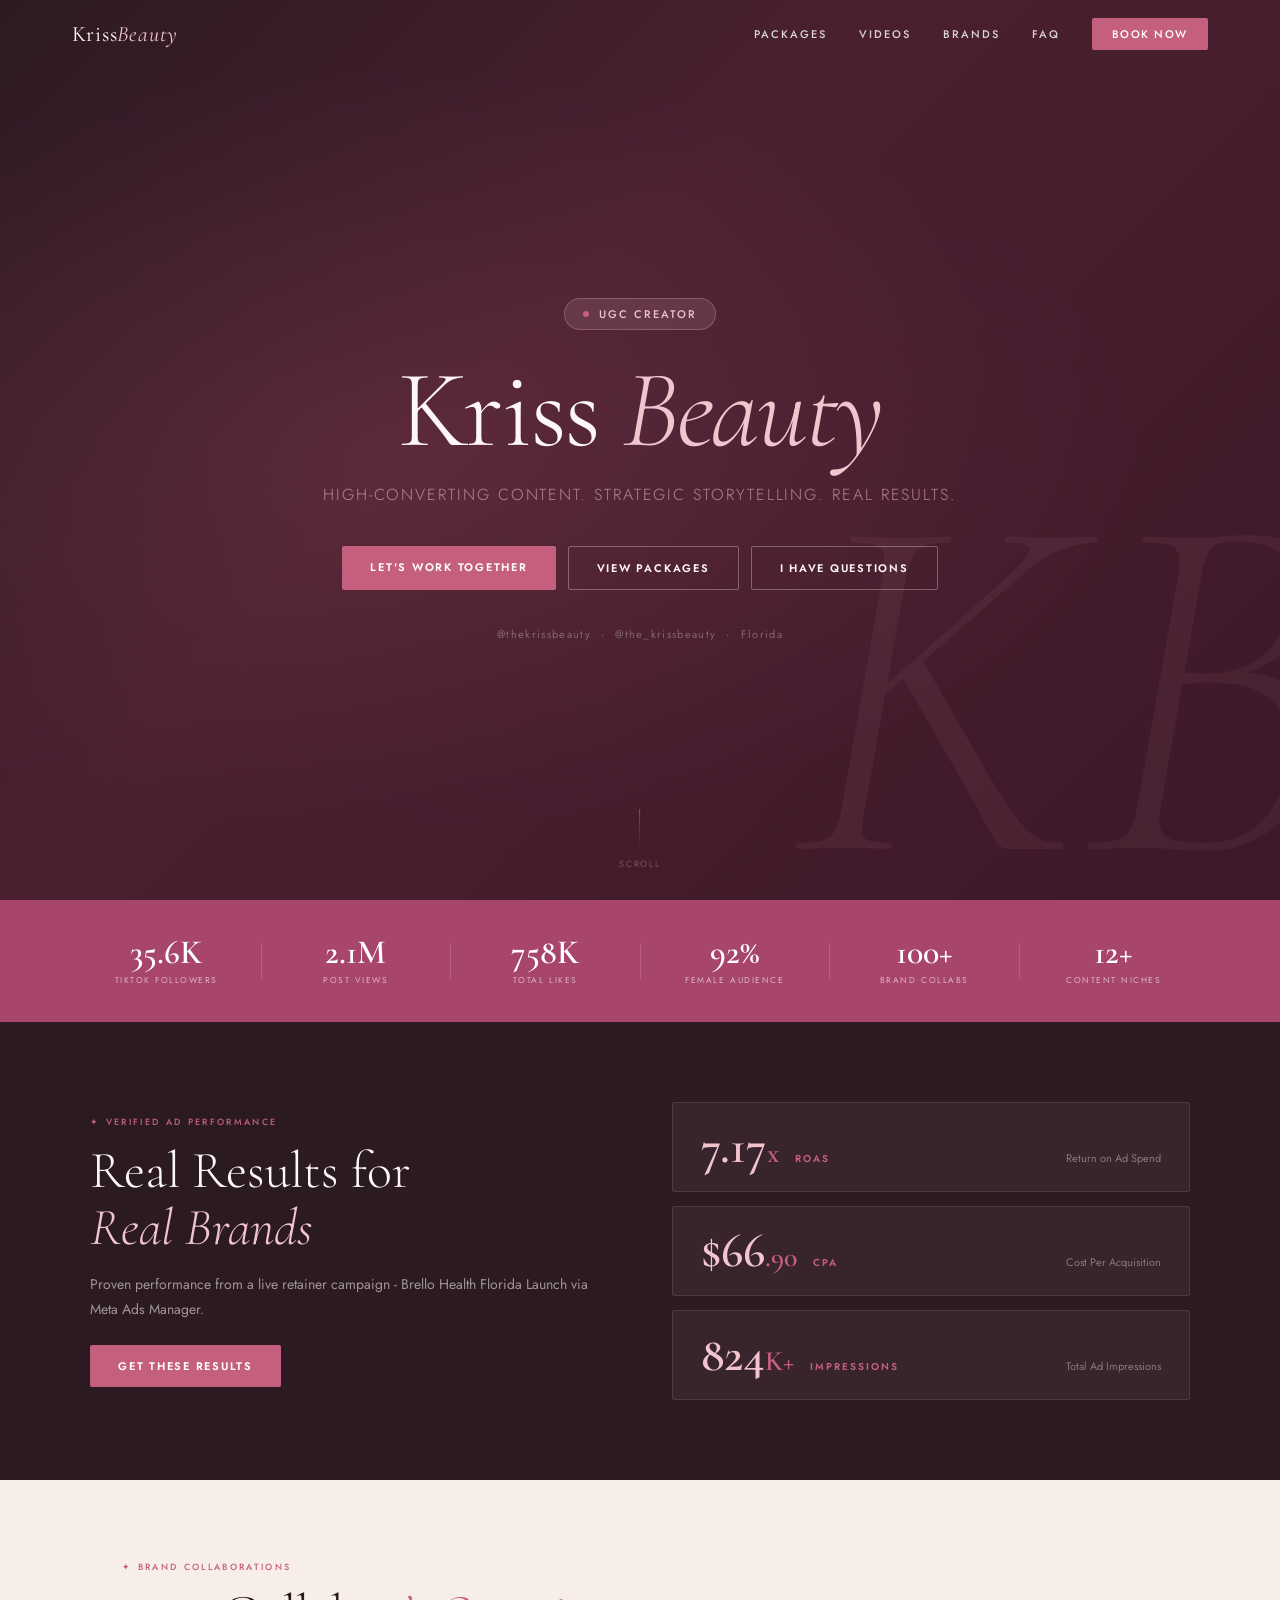
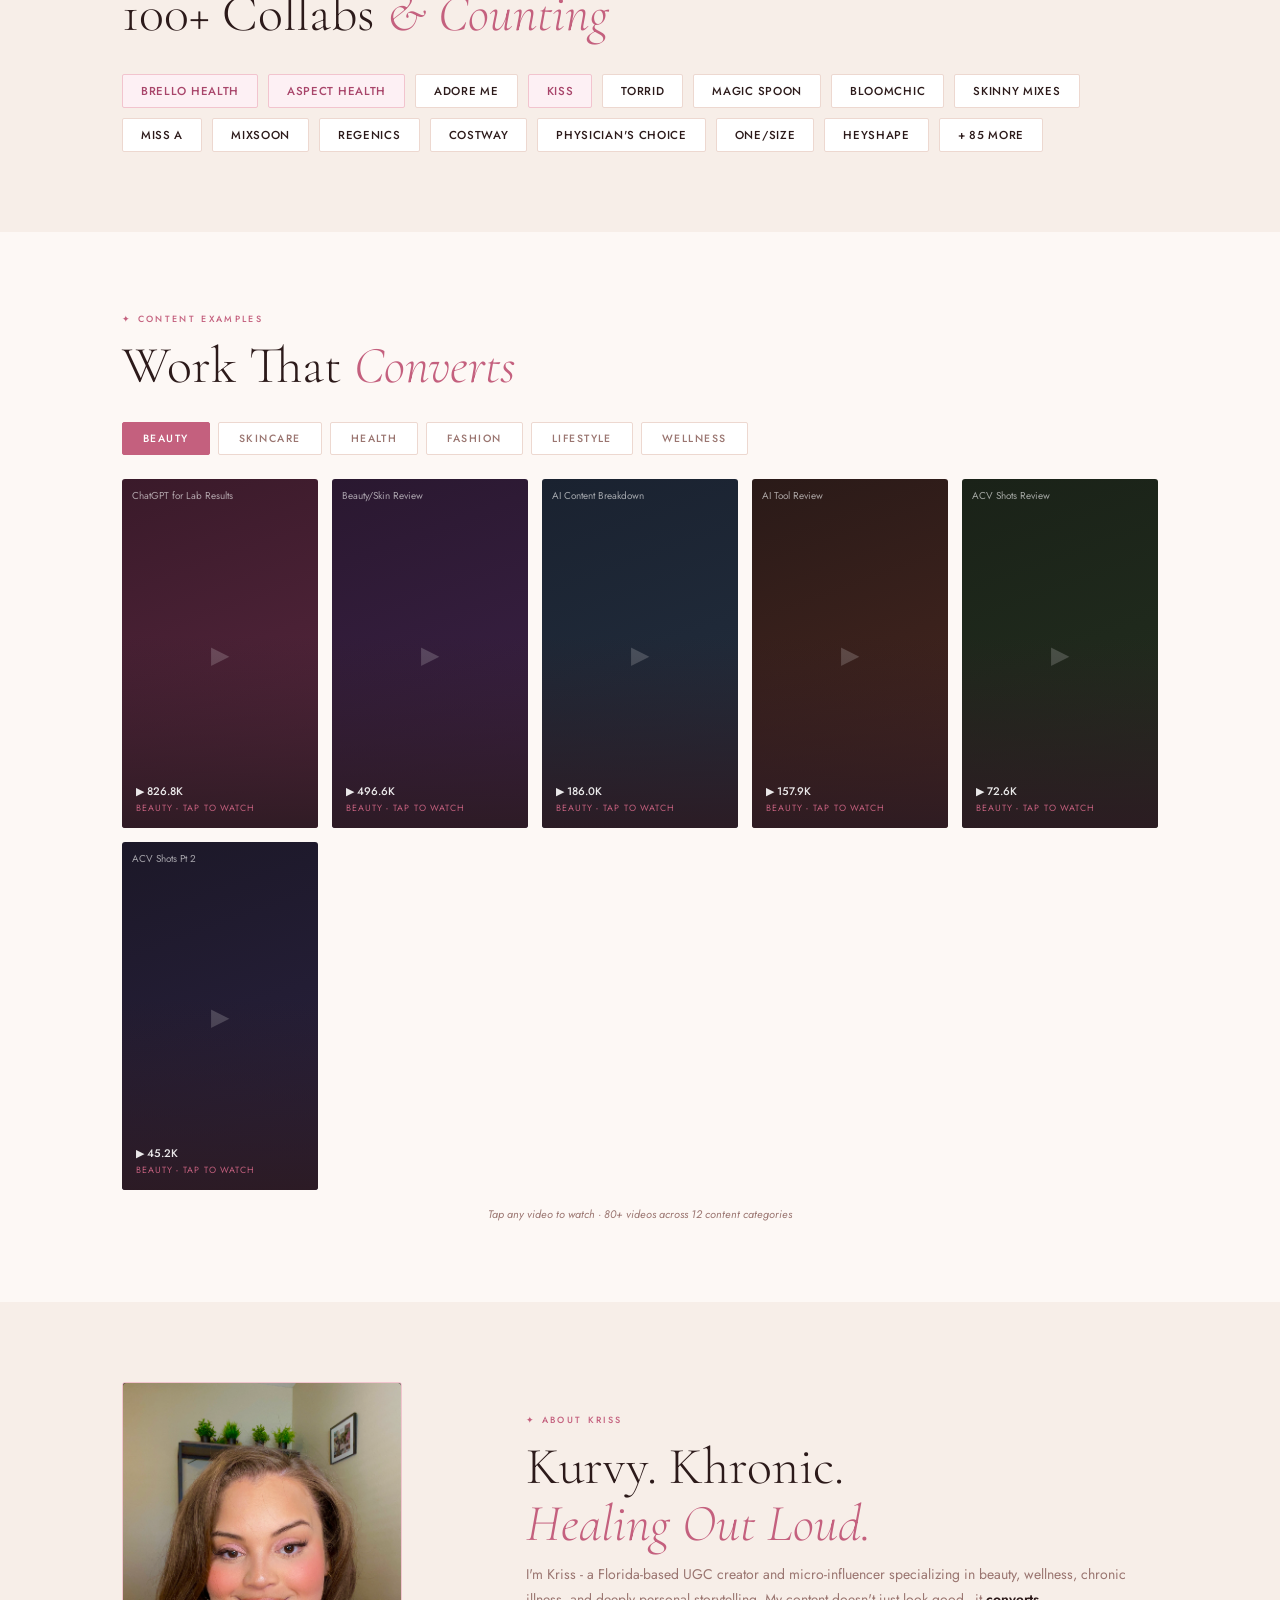
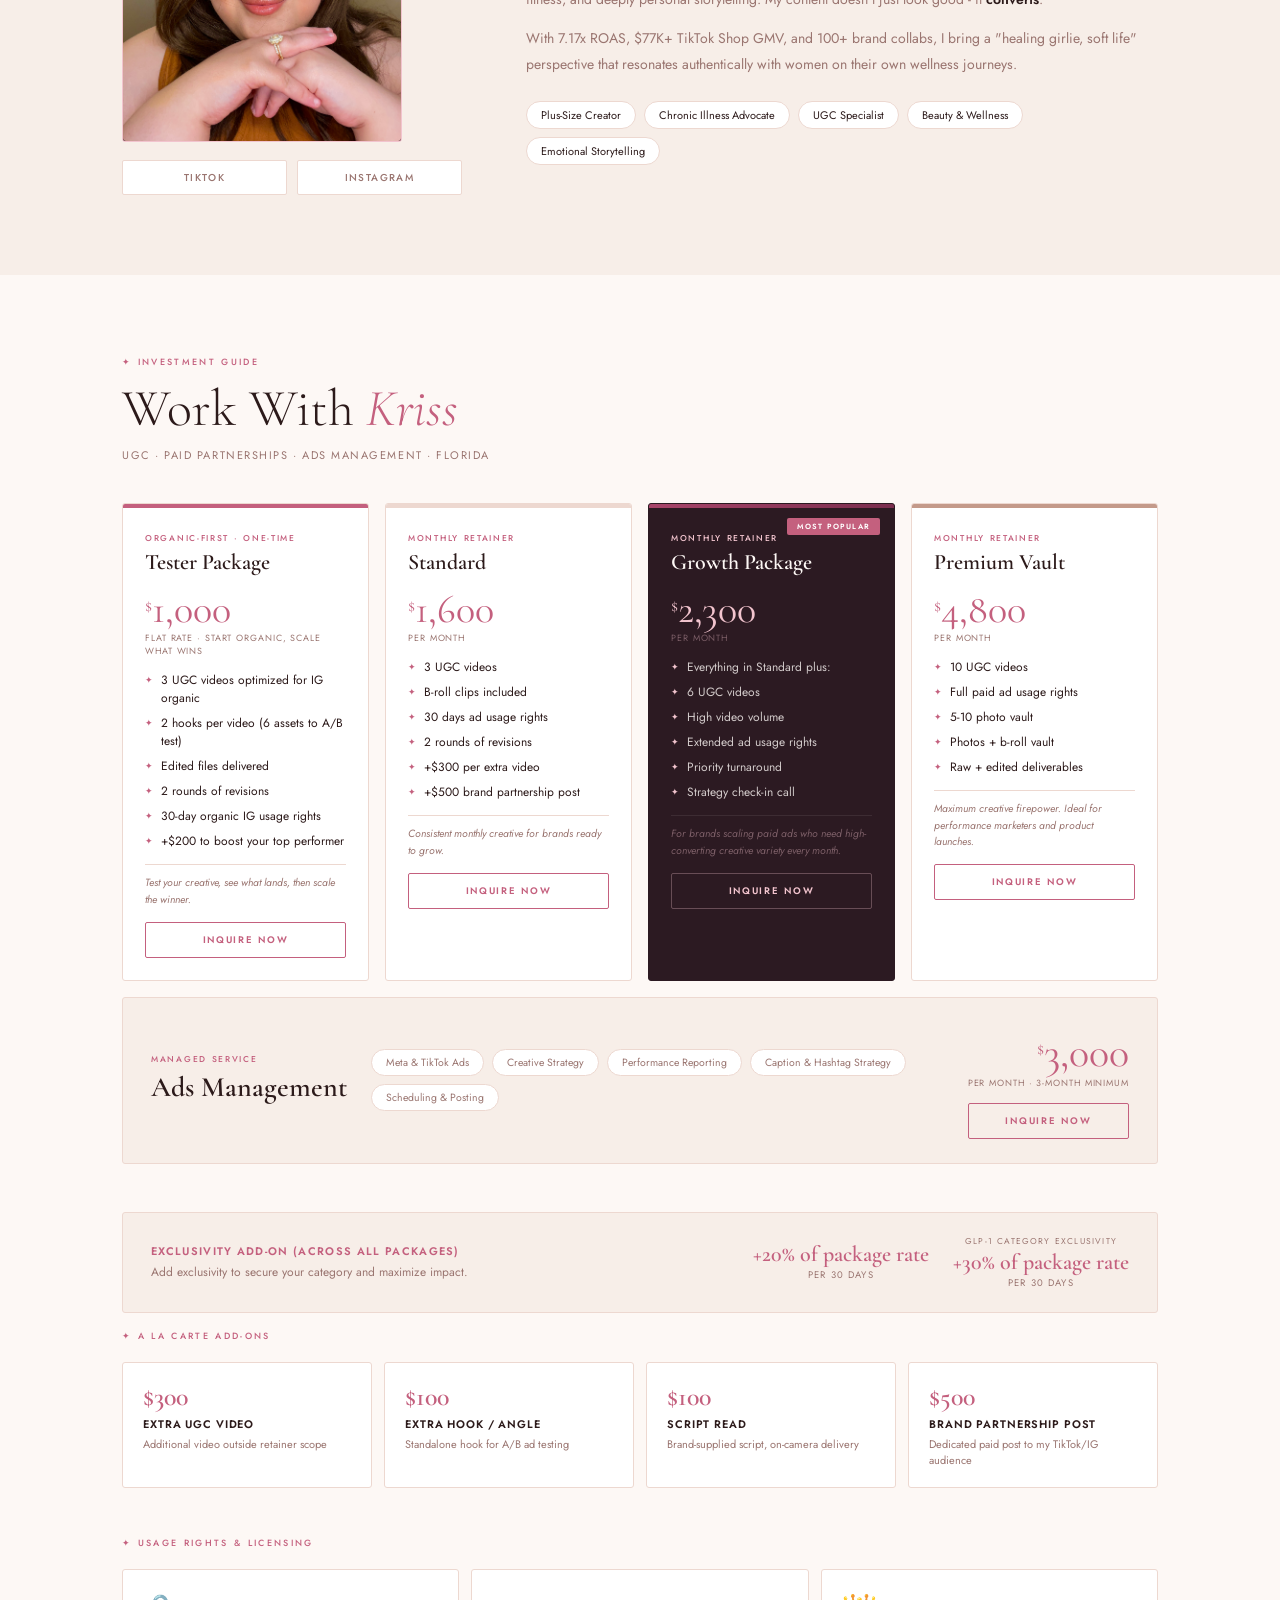
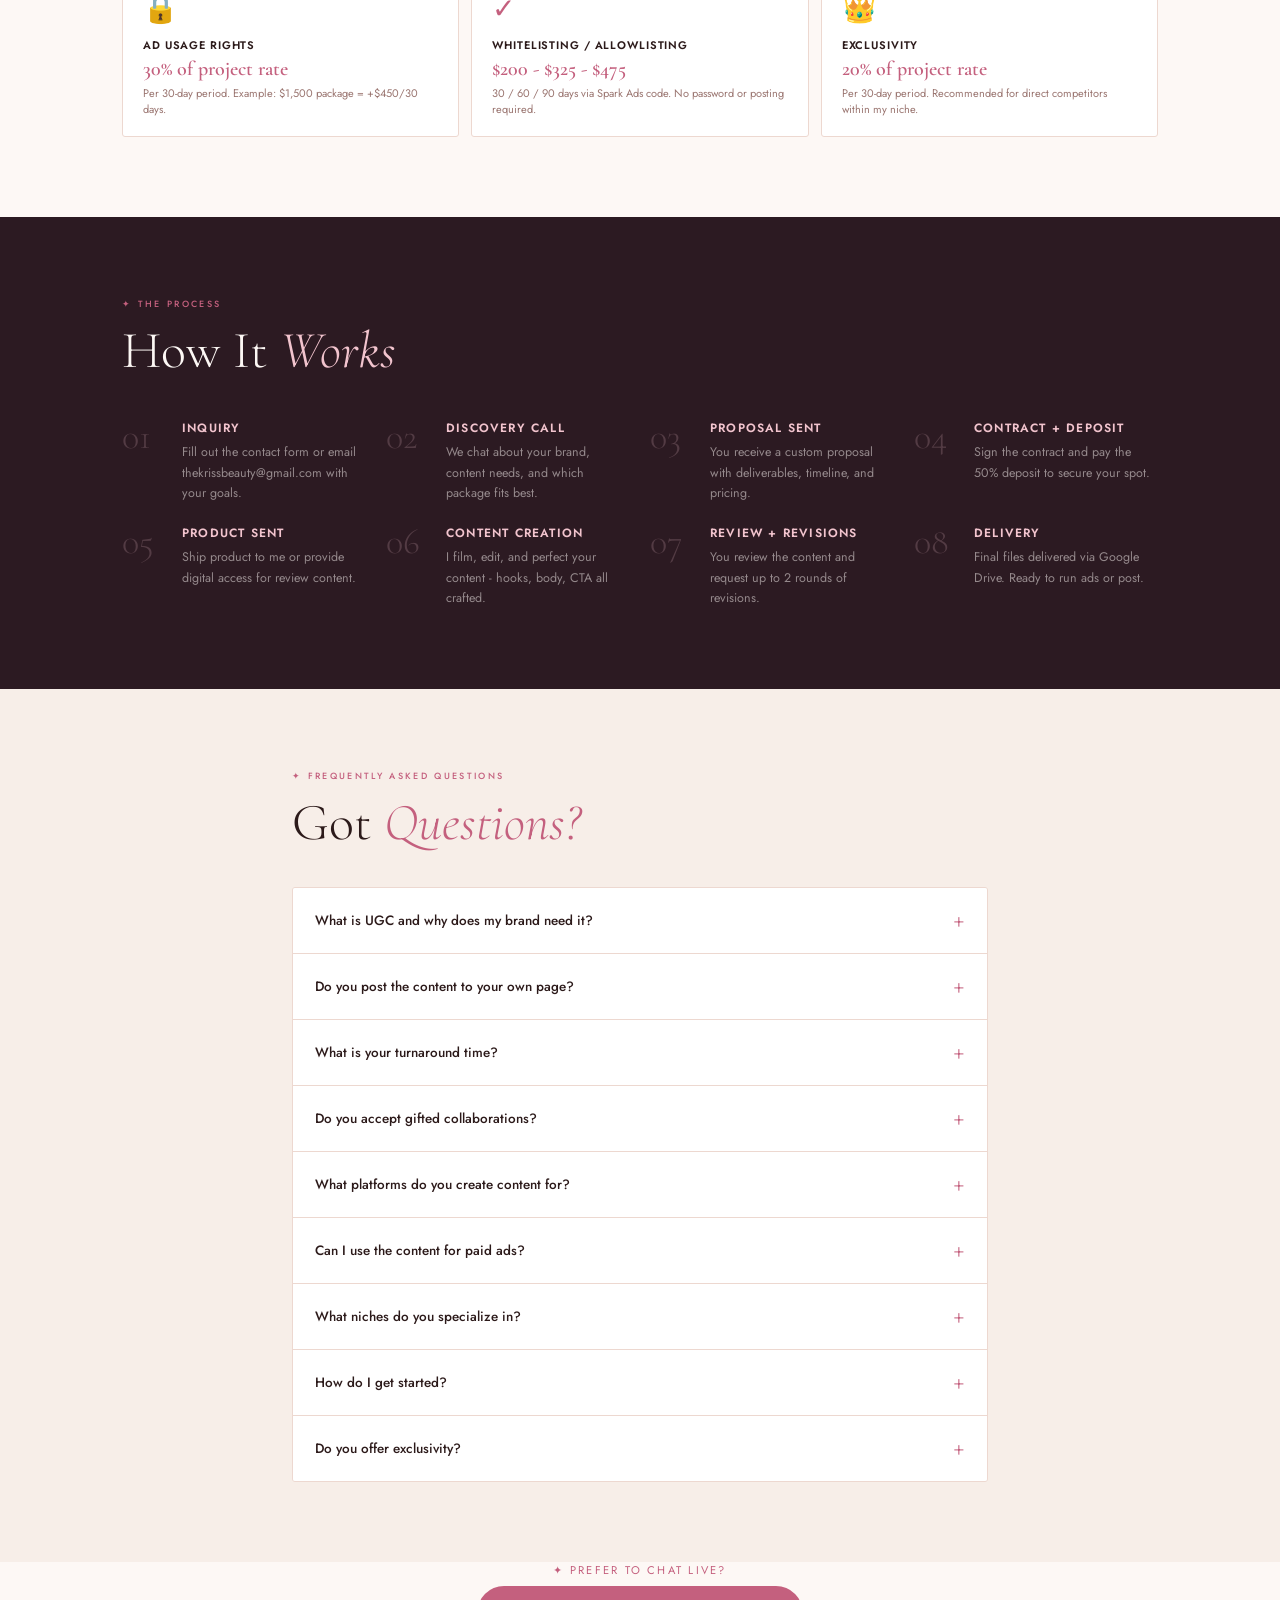
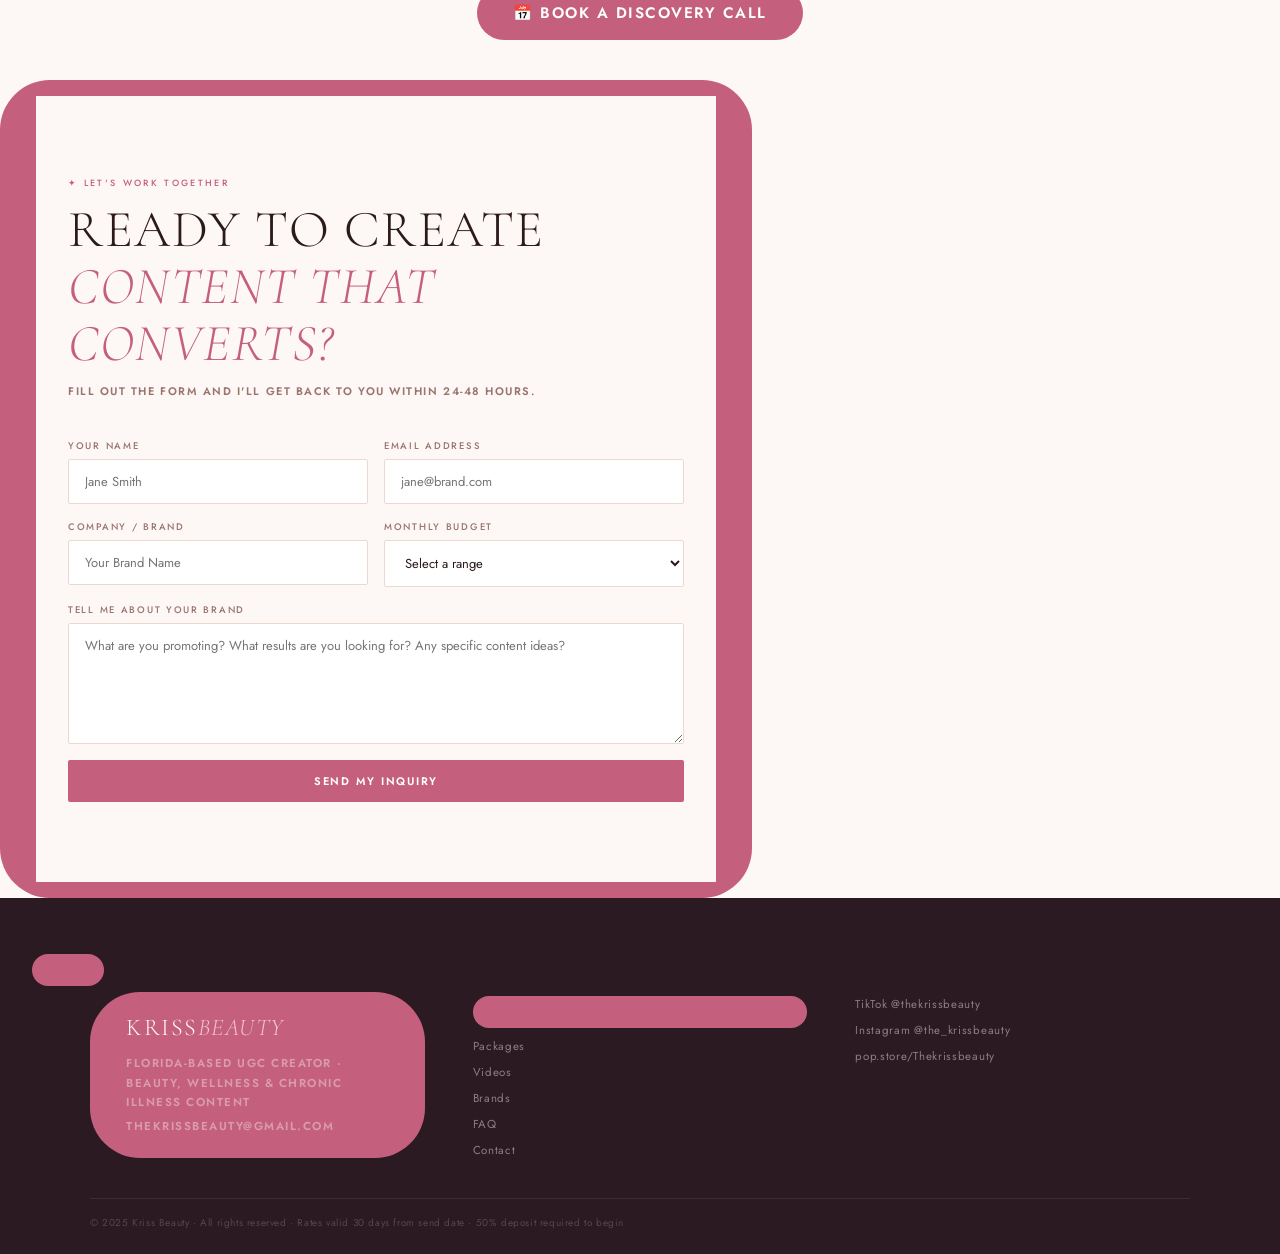
==== commit b104d438: "Update index.html" ====
--- a/index.html
+++ b/index.html
@@ -432,7 +432,15 @@
   <p style="font-family:'Jost',sans-serif; font-size:0.7rem; letter-spacing:0.2em; text-transform:uppercase; color:#C4607E; margin-bottom:8px;">✦ Prefer to chat live?</p>
   <a href="https://calendly.com/thekrissbeauty" target="_blank" style="display:inline-flex; align-items:center; gap:10px; background:#C4607E; color:white; padding:16px 36px; border-radius:50px; font-family:'Jost',sans-serif; font-size:0.95rem; font-weight:600; letter-spacing:0.1em; text-transform:uppercase; text-decoration:none; animation:heroWiggle 4s ease-in-out infinite;">
     📅 Book a Discovery Call
-  </a>
+  <style>
+@keyframes heroWiggle {
+  0%, 85%, 100% { transform: rotate(0deg); }
+  88%  { transform: rotate(-2deg); }
+  91%  { transform: rotate(2deg); }
+  94%  { transform: rotate(-2deg); }
+  97%  { transform: rotate(2deg); }
+}
+</style>
 </div>
 <section id="contact">
   <div class="section-inner" style="max-width:680px;">
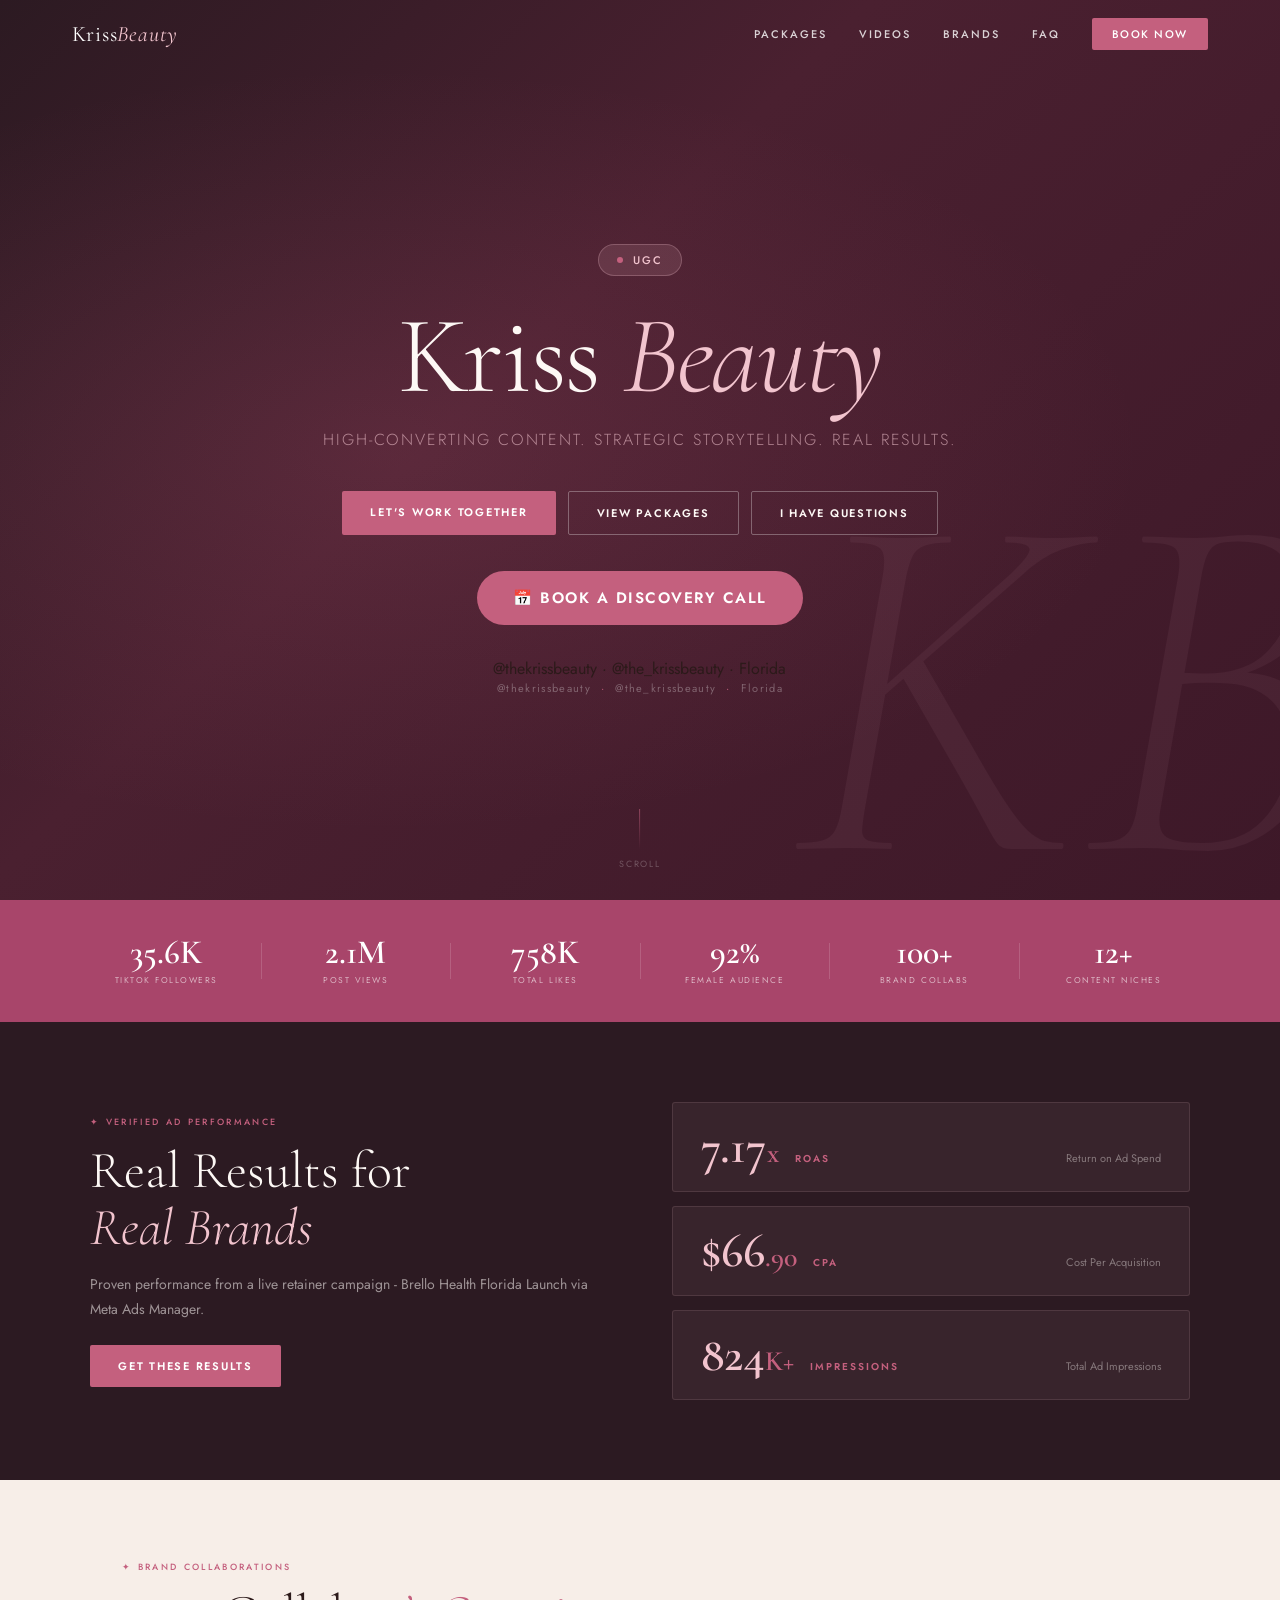
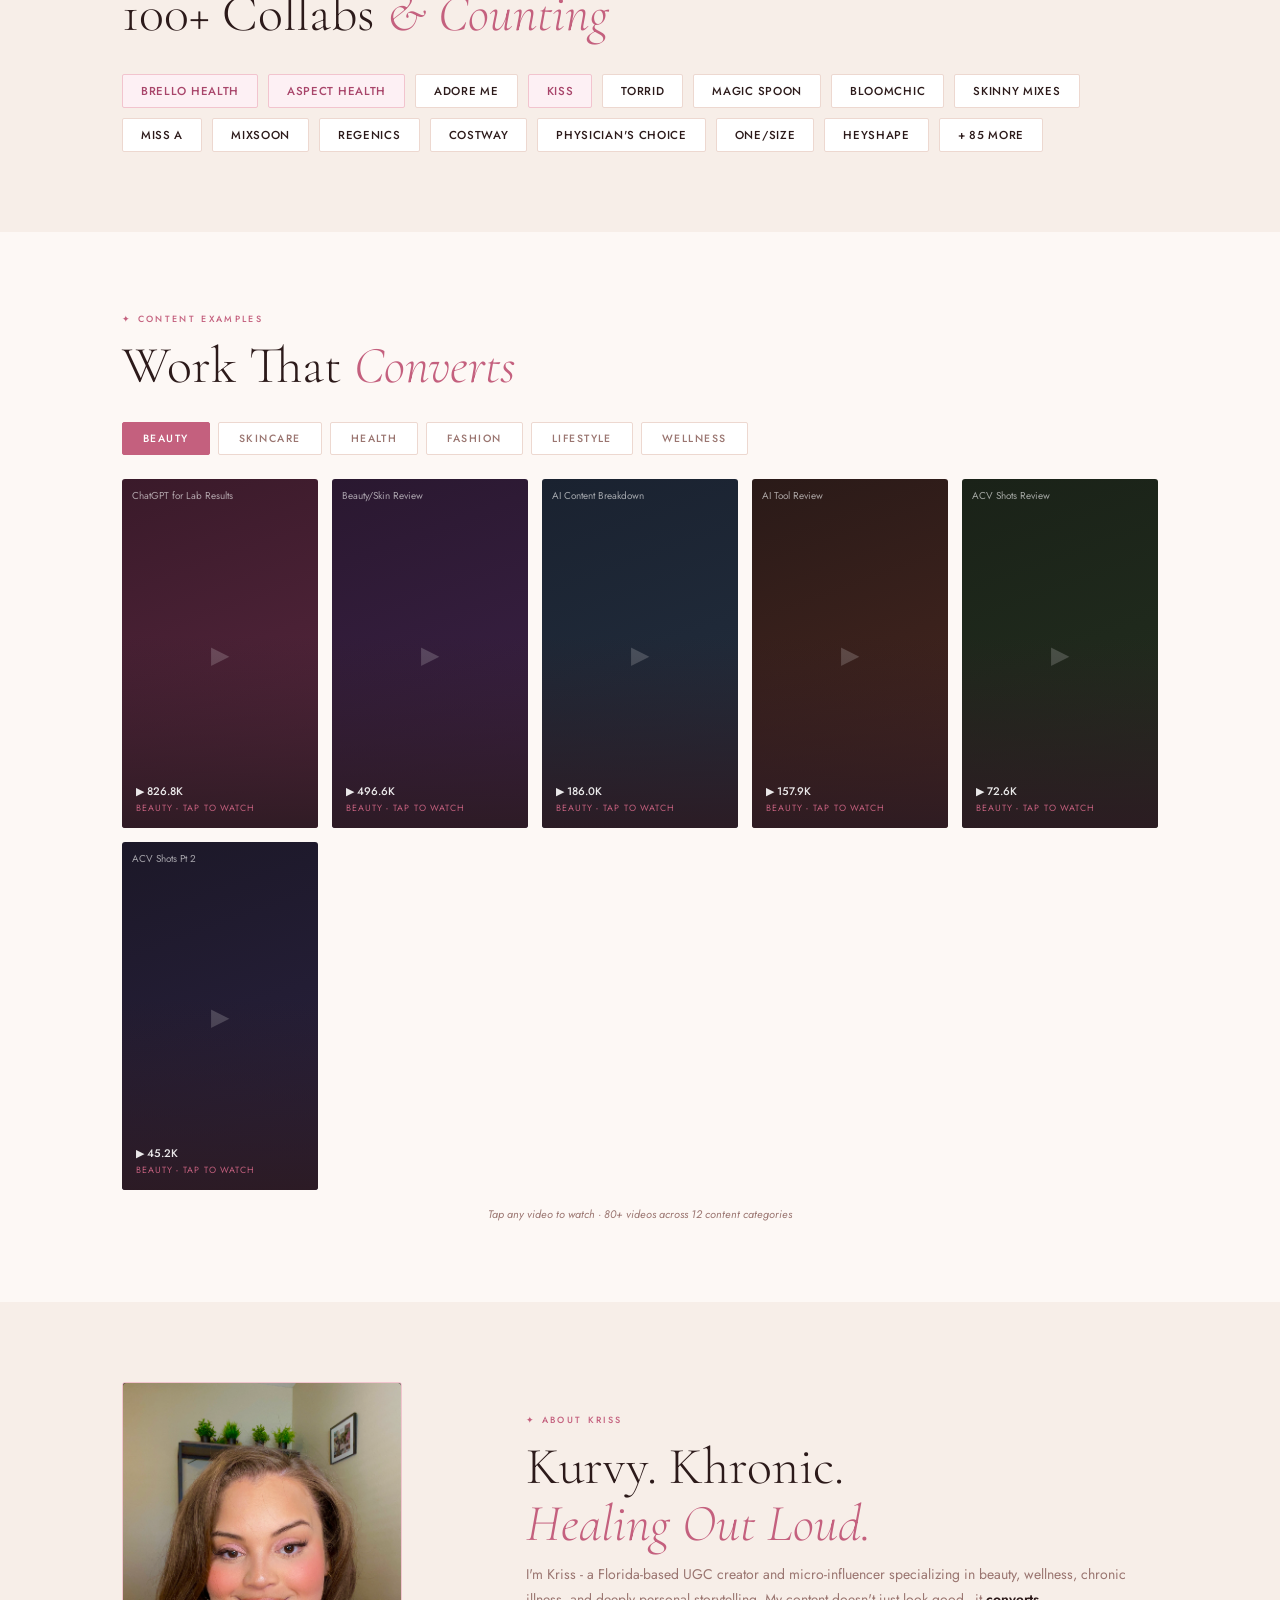
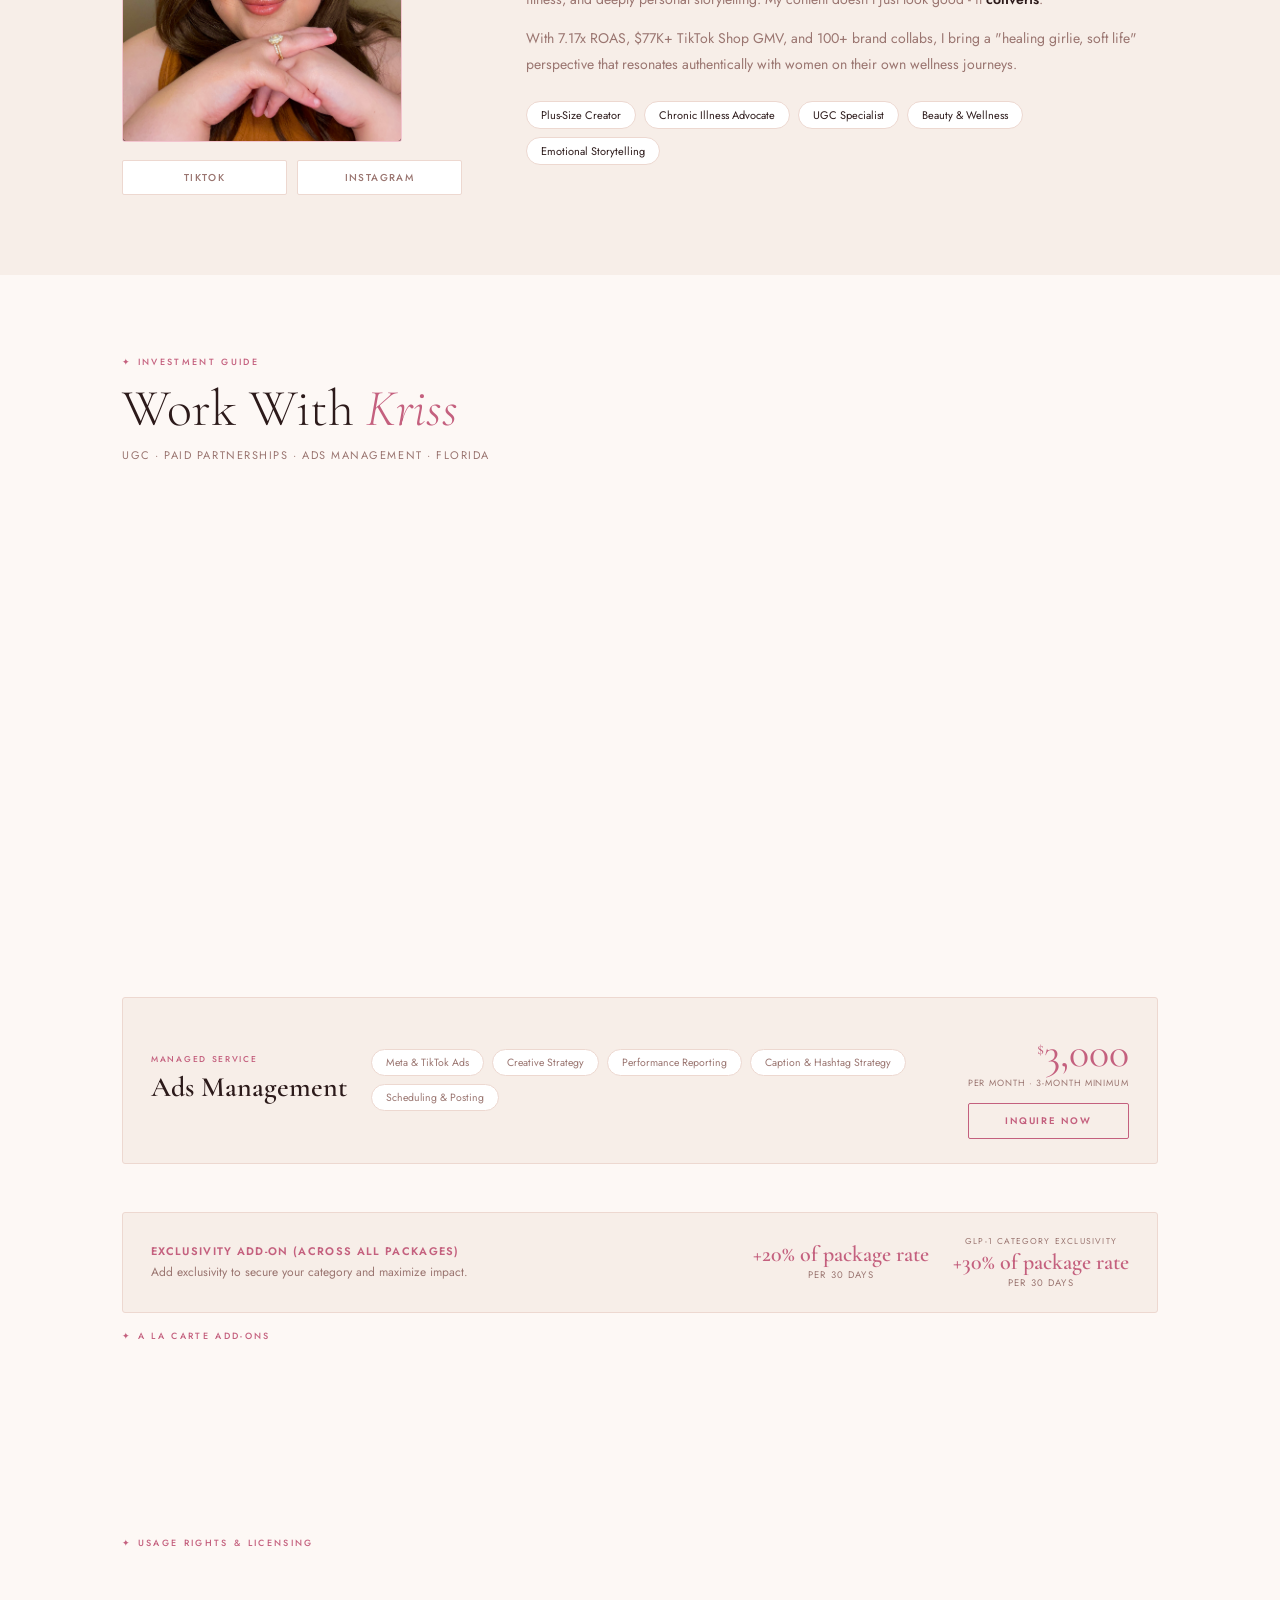
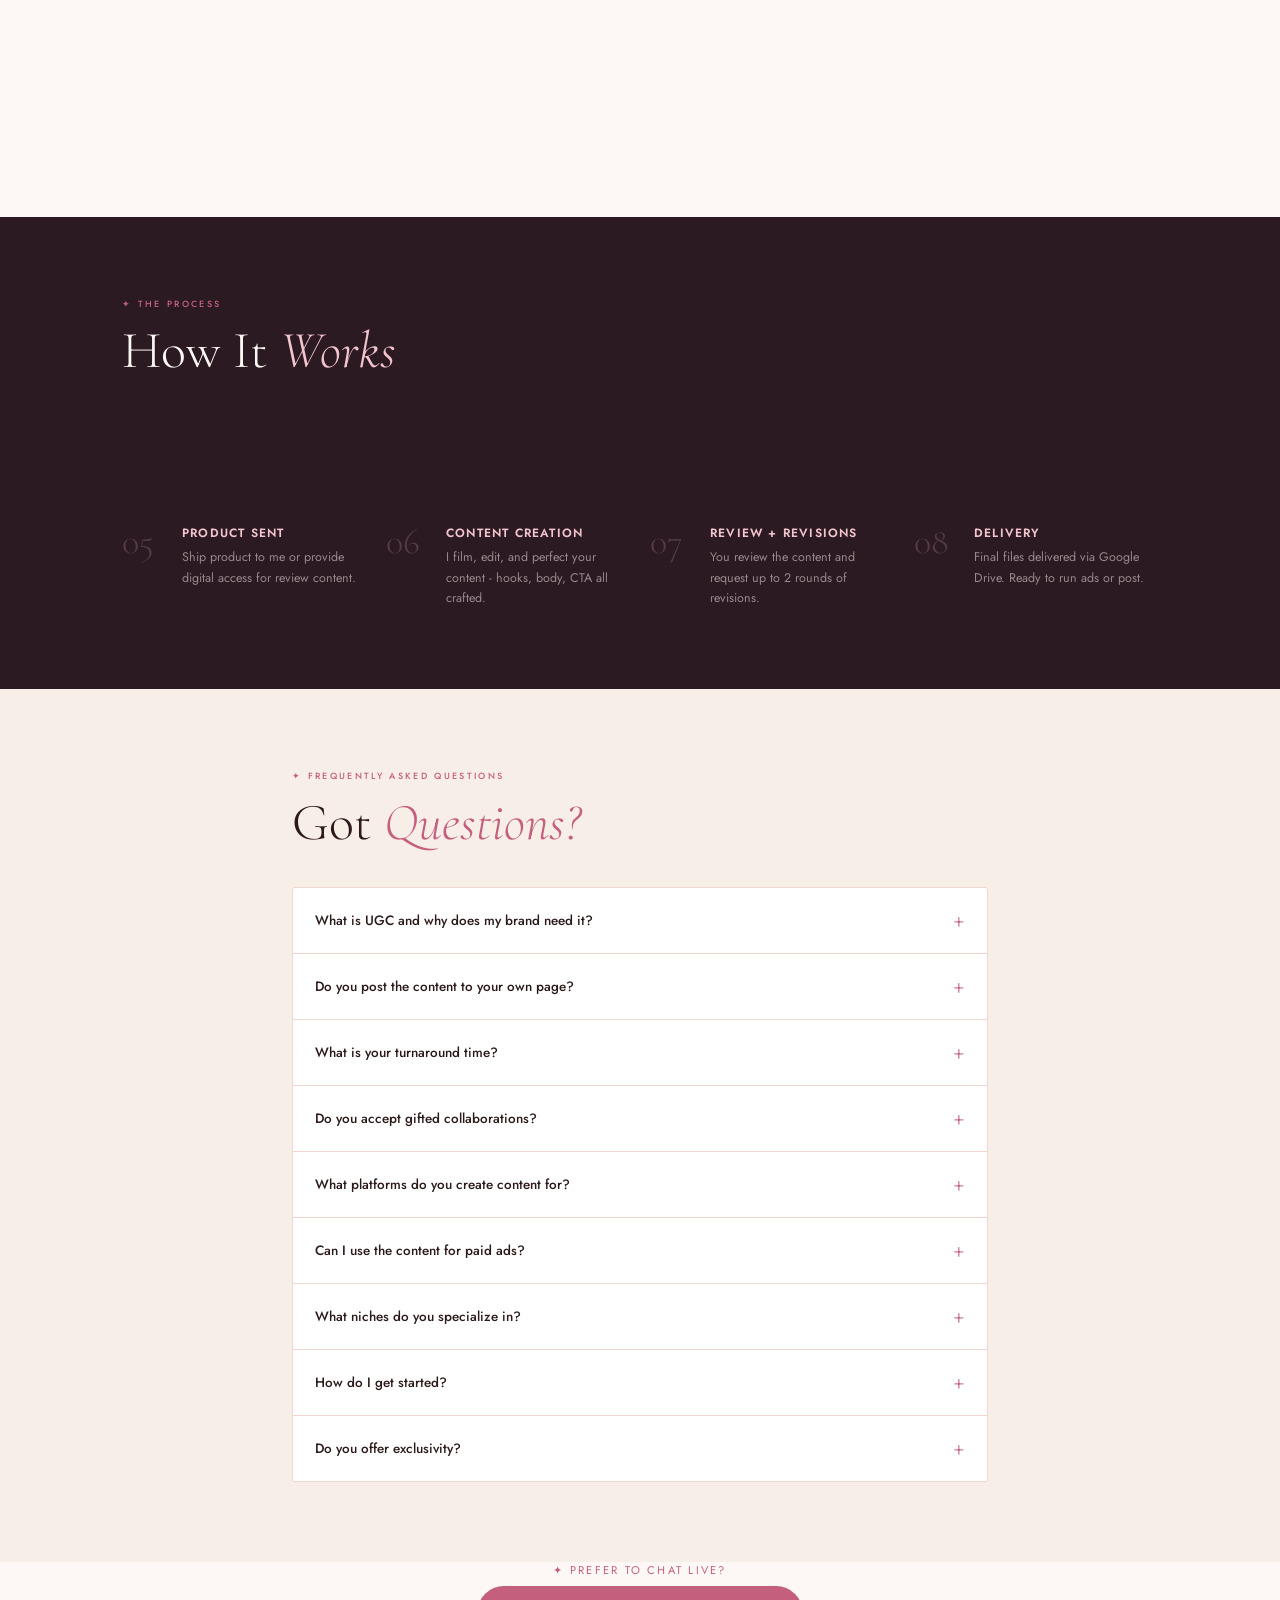
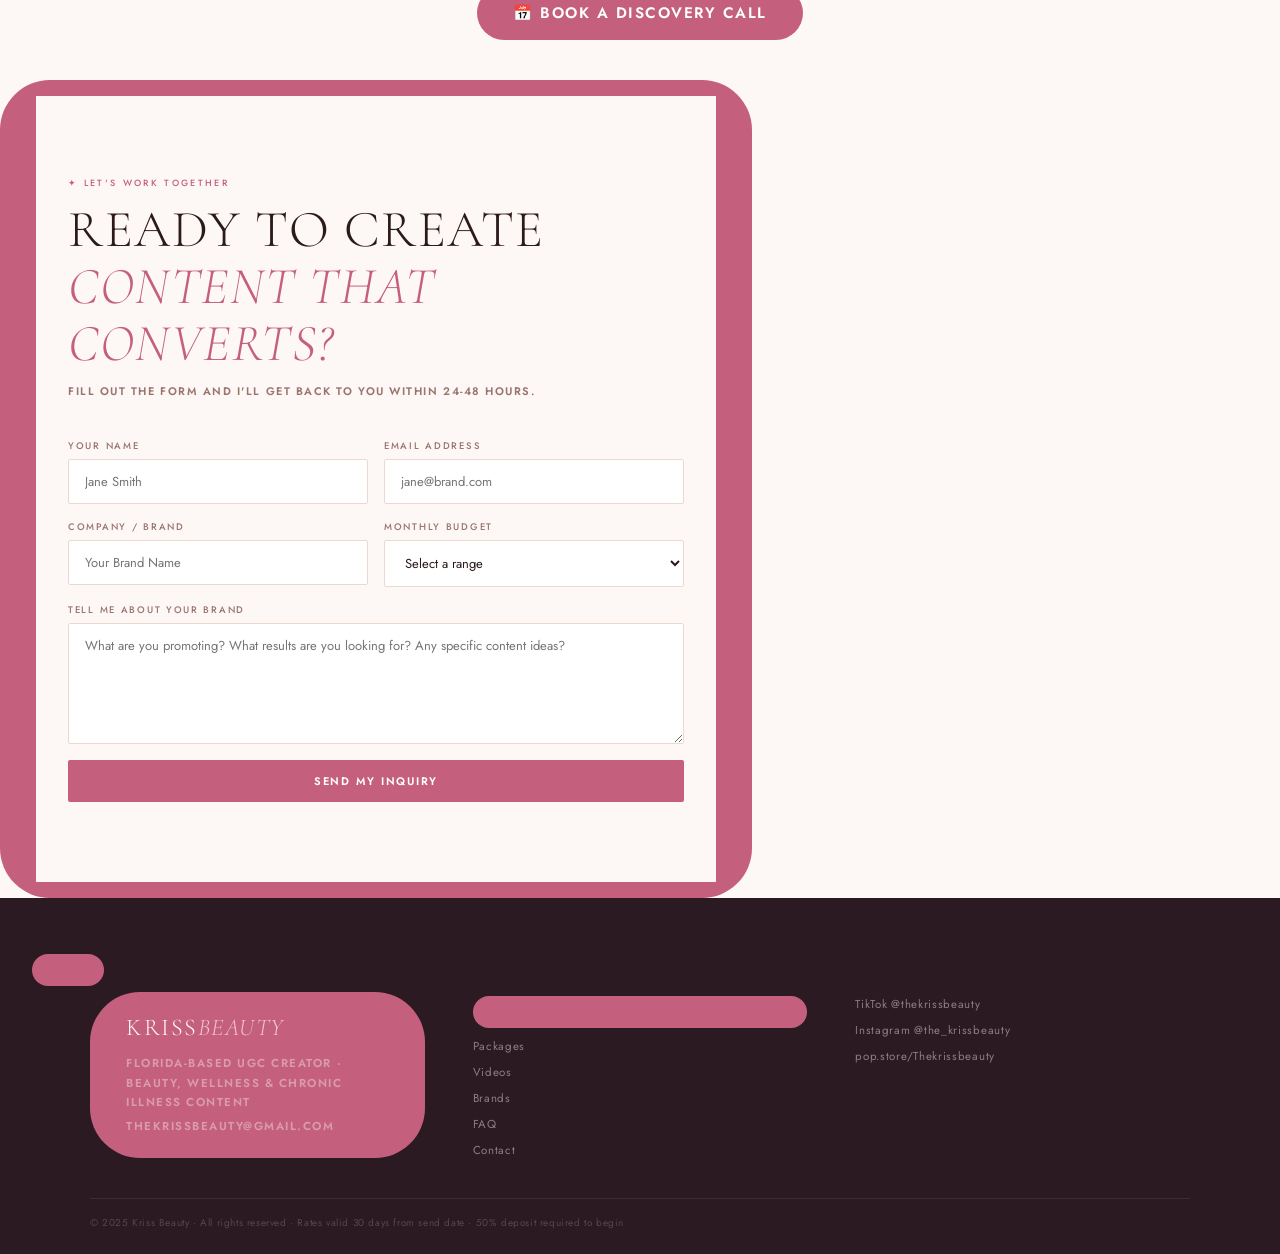
==== commit a95dd308: "Update index.html" ====
--- a/index.html
+++ b/index.html
@@ -44,6 +44,25 @@
       <a href="#packages" class="btn btn-outline">View Packages</a>
       <a href="#faq" class="btn btn-outline">I Have Questions</a>
     </div>
+    <style>
+@keyframes heroWiggle {
+  0%, 85%, 100% { transform: rotate(0deg); }
+  88%  { transform: rotate(-2deg); }
+  91%  { transform: rotate(2deg); }
+  94%  { transform: rotate(-2deg); }
+  97%  { transform: rotate(2deg); }
+}
+</style>
+
+<div style="text-align:center; margin: 24px 0 32px;">
+  <a href="https://calendly.com/thekrissbeauty" 
+     target="_blank" 
+     style="display:inline-flex; align-items:center; gap:10px; background:#C4607E; color:white; padding:16px 36px; border-radius:50px; font-family:'Jost',sans-serif; font-size:0.95rem; font-weight:600; letter-spacing:0.1em; text-transform:uppercase; text-decoration:none; animation:heroWiggle 4s ease-in-out infinite;">
+    📅 Book a Discovery Call
+  </a>
+</div>
+
+@thekrissbeauty · @the_krissbeauty · Florida
     <div class="hero-handles">
       <span>@thekrissbeauty</span>
       <span class="handle-dot">·</span>
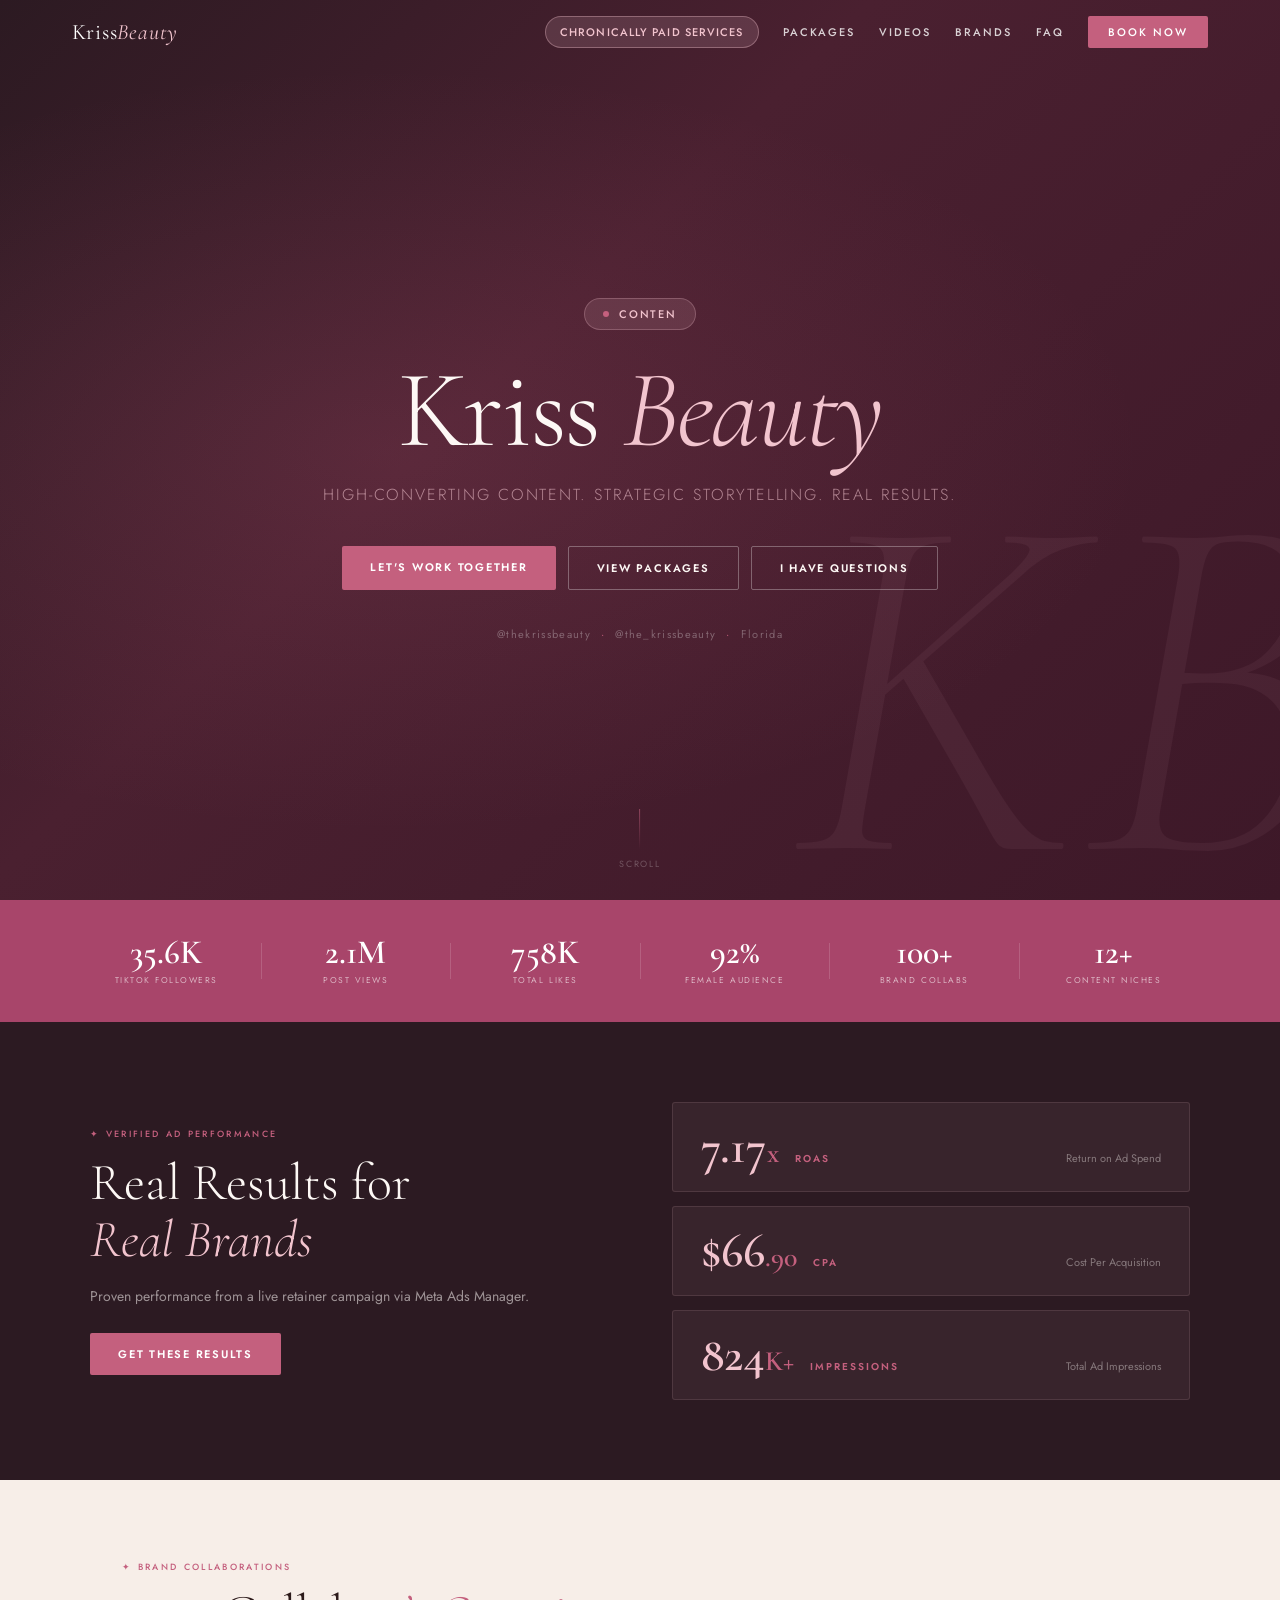
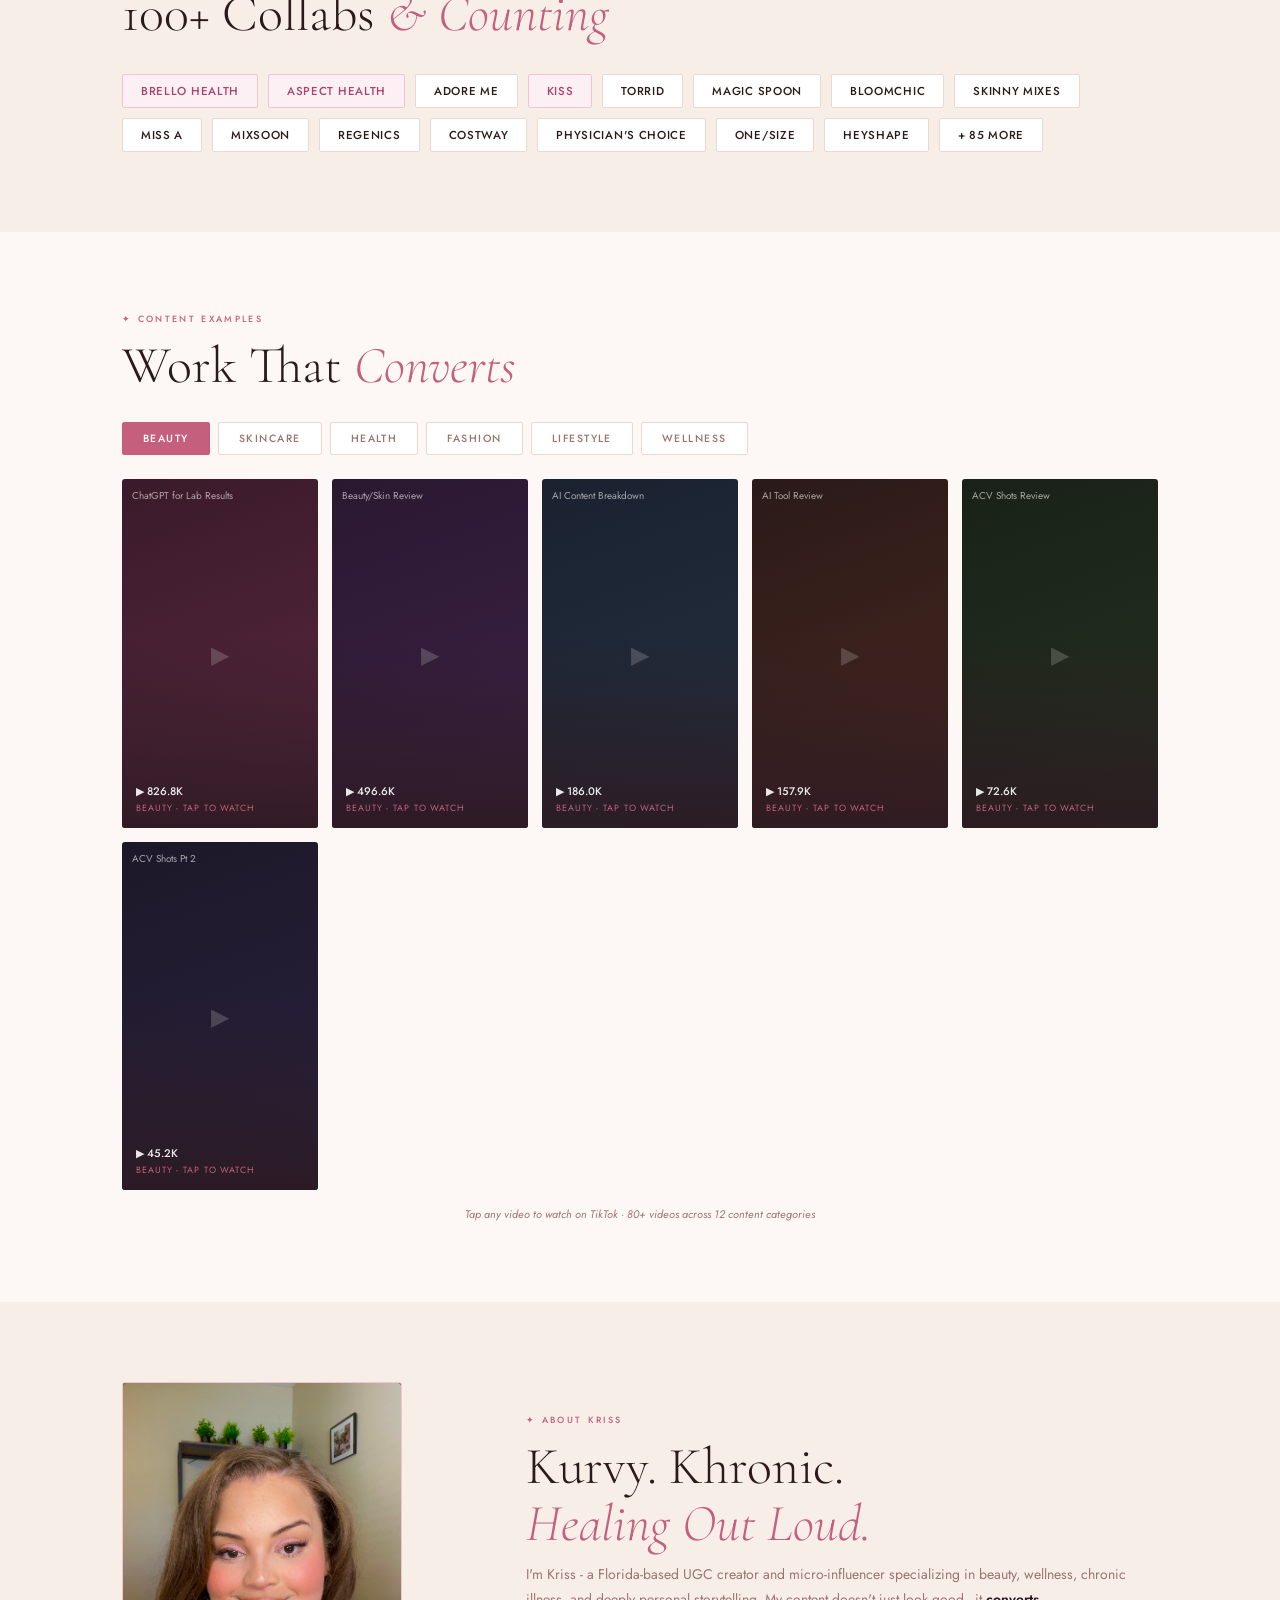
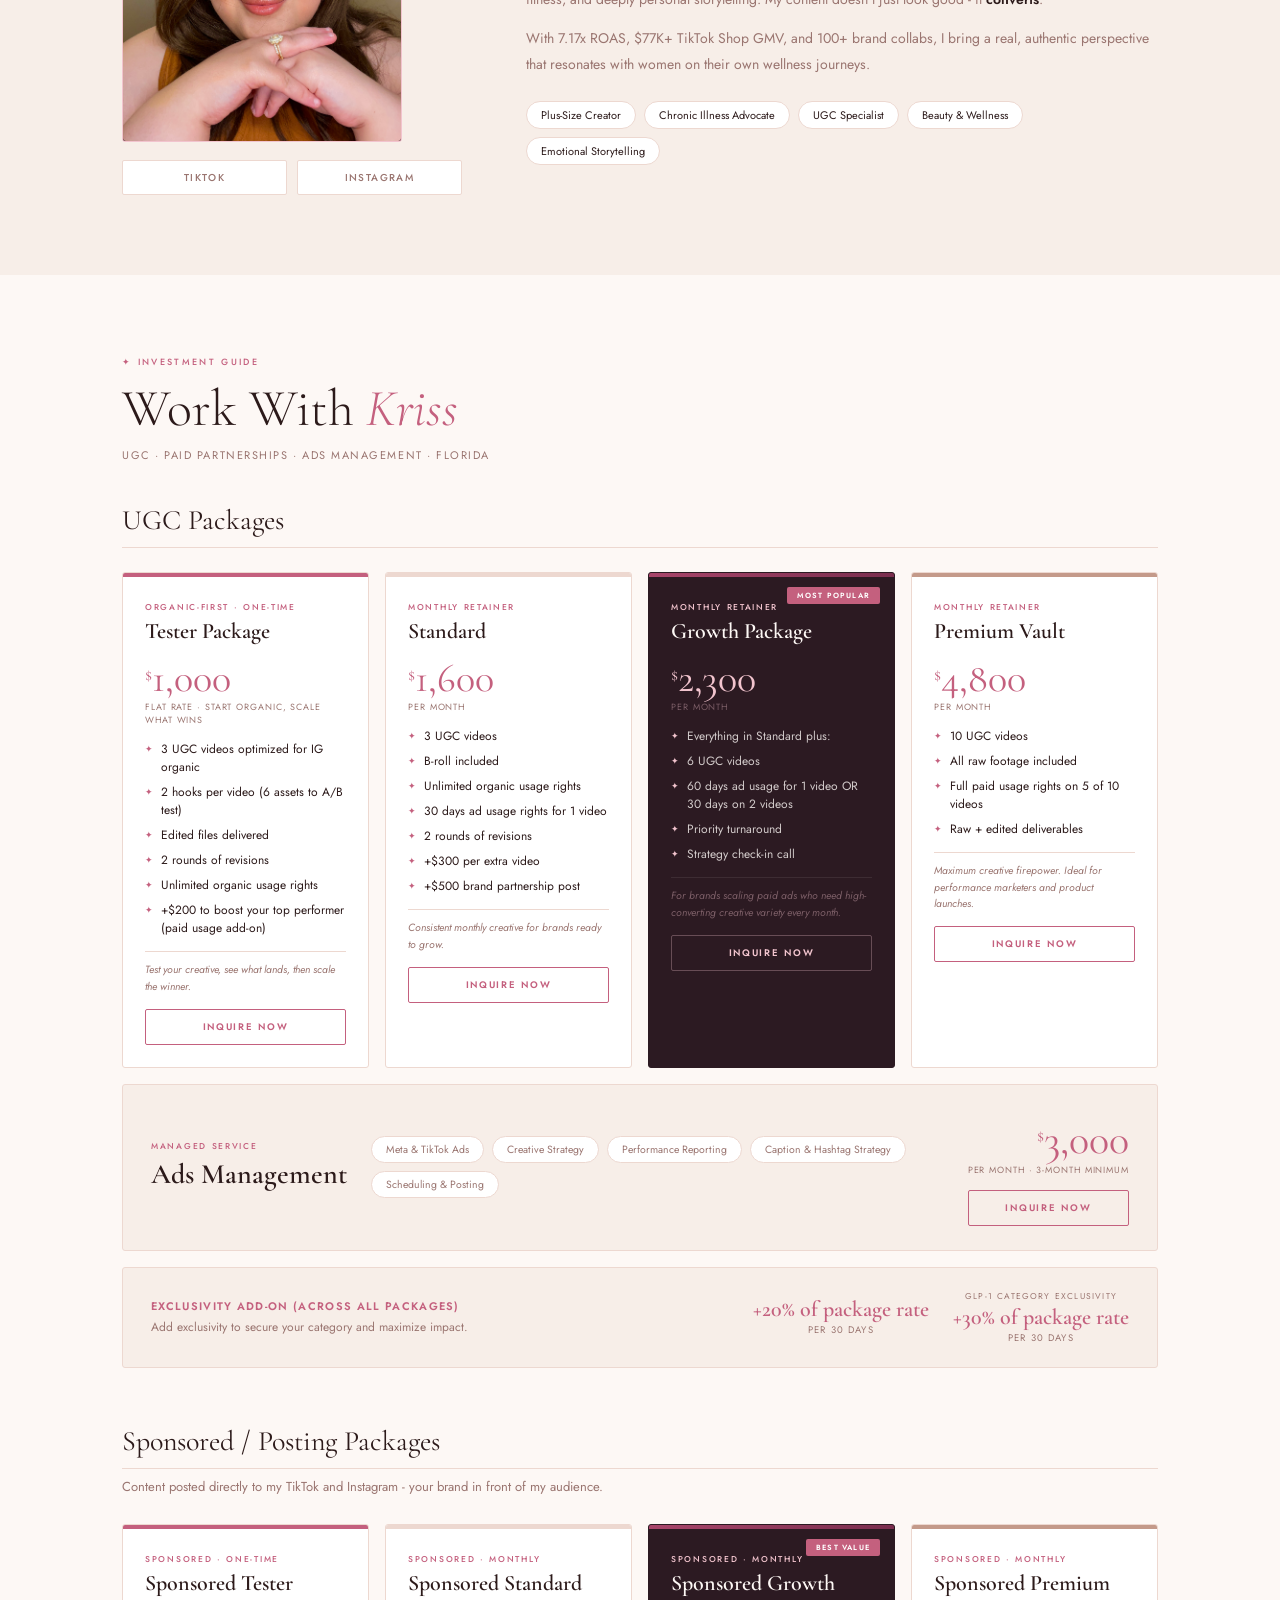
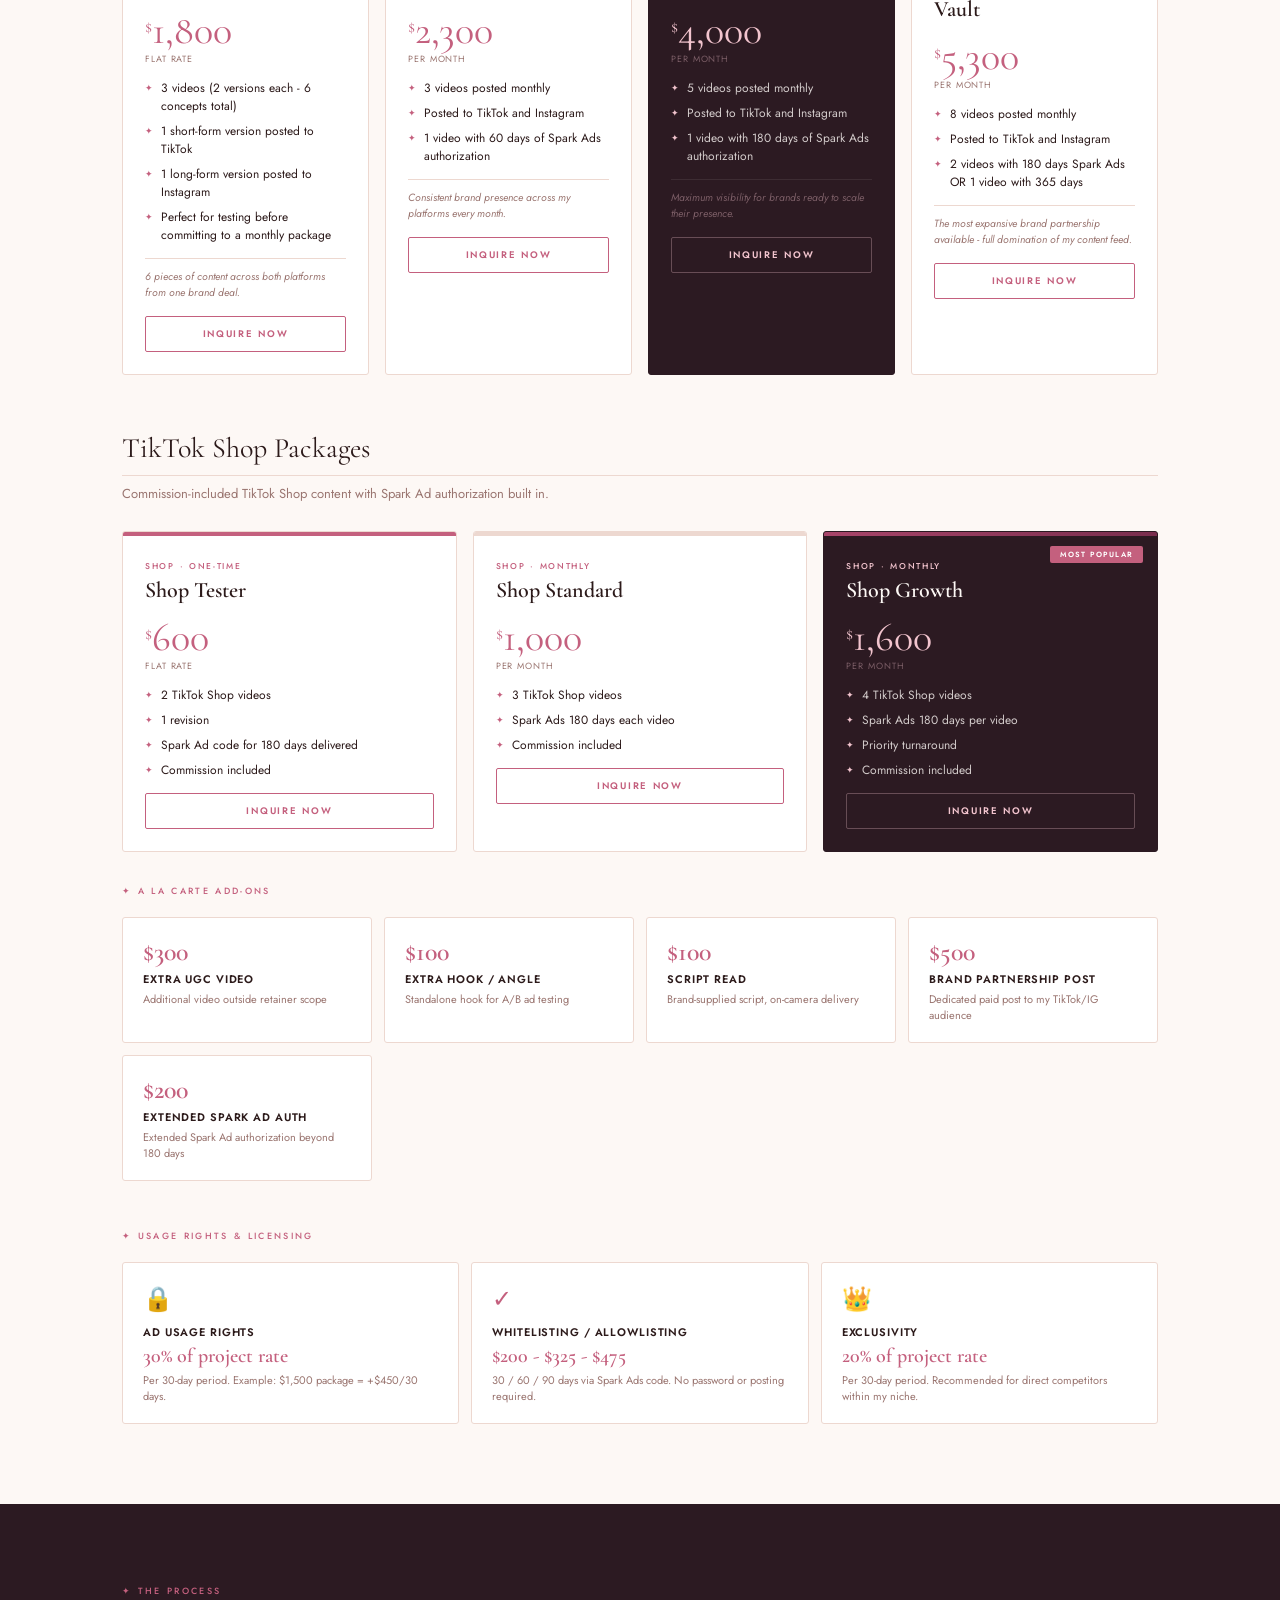
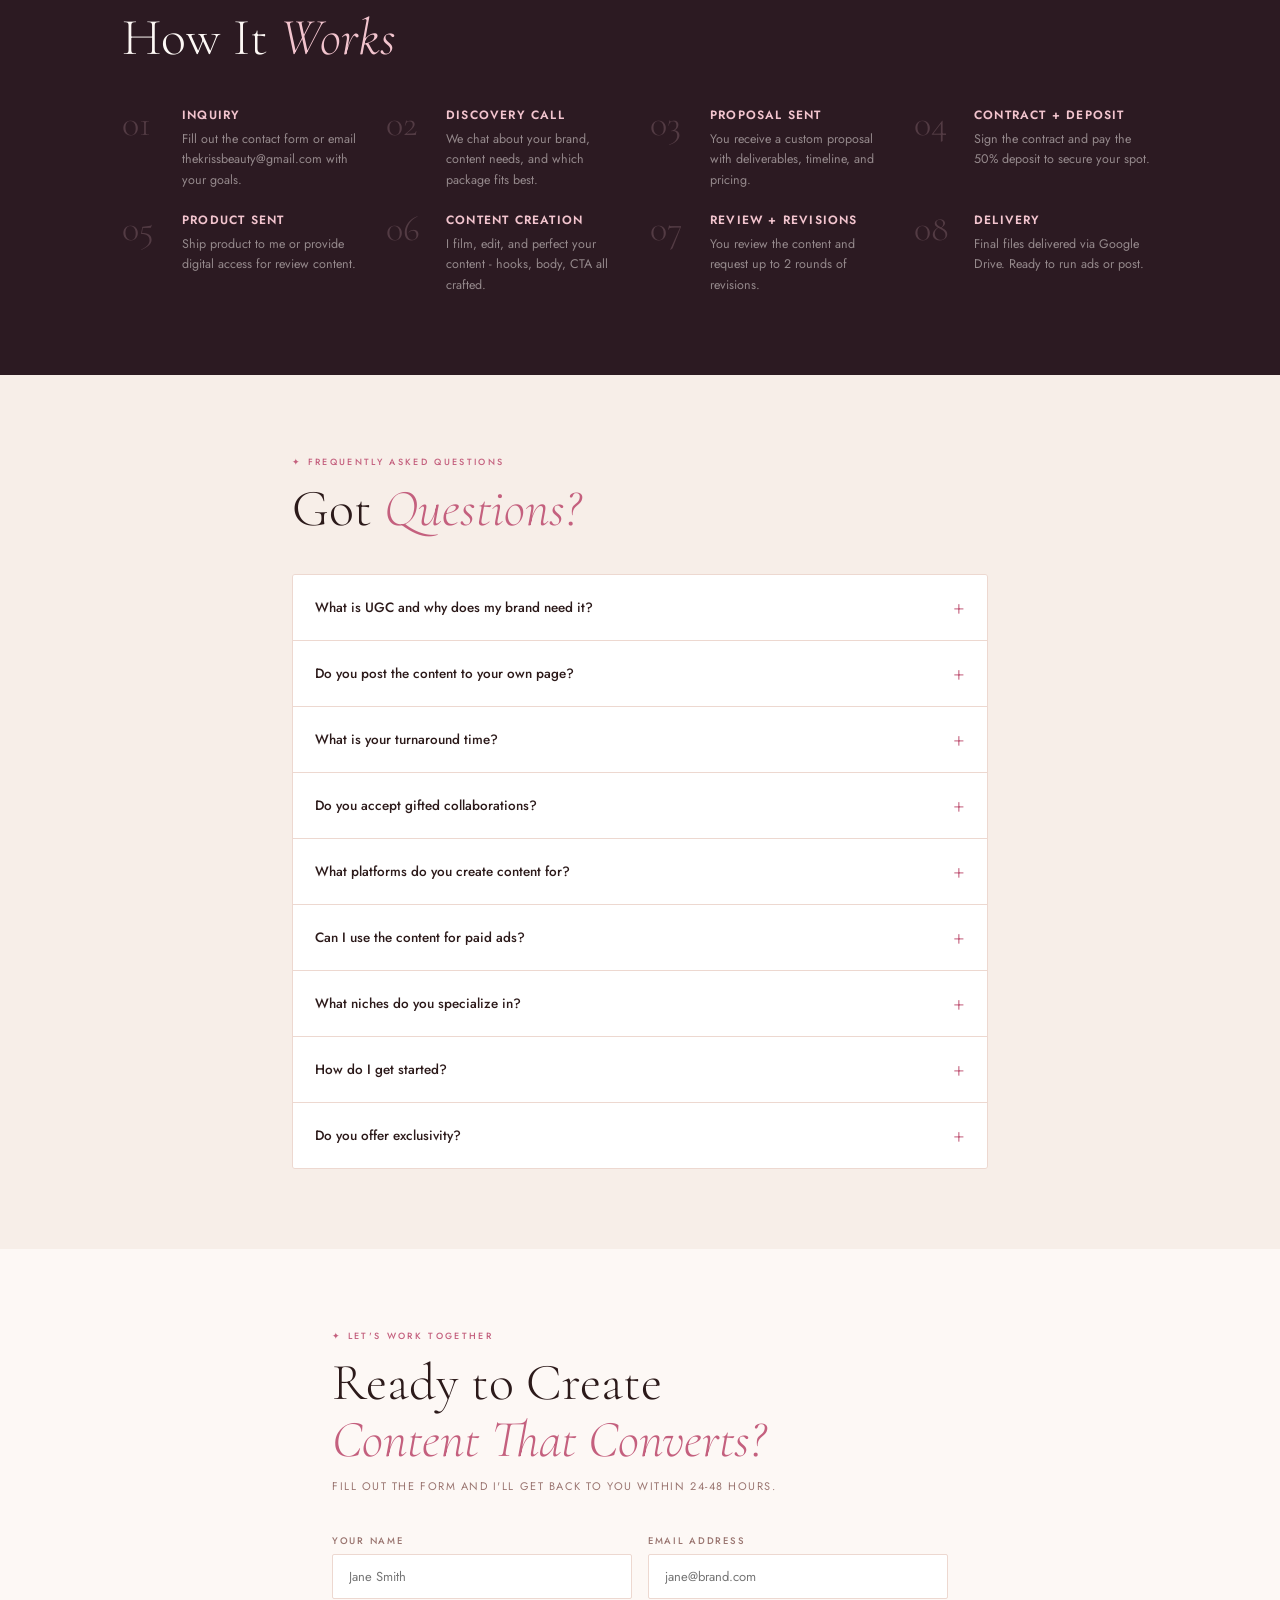
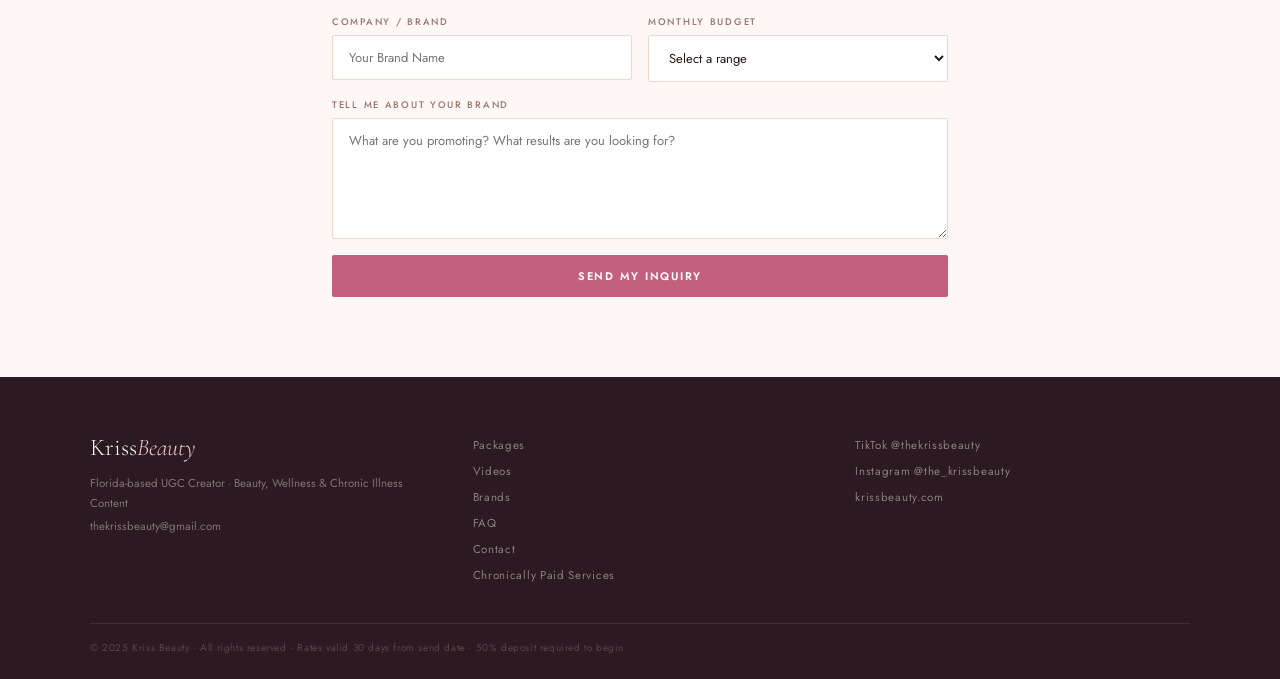
==== commit 0568e644: "Add files via upload" ====
--- a/index.html
+++ b/index.html
@@ -4,17 +4,18 @@
 <meta charset="UTF-8"/>
 <meta name="viewport" content="width=device-width, initial-scale=1.0"/>
 <title>Kriss Beauty | UGC Creator + Content Strategist</title>
-<meta name="description" content="Florida-based UGC creator specializing in beauty, wellness, chronic illness & storytelling content. 7.17x ROAS proven results."/>
+<meta name="description" content="Florida-based UGC creator specializing in beauty, wellness, chronic illness and storytelling content. 7.17x ROAS proven results."/>
 <link href="https://fonts.googleapis.com/css2?family=Cormorant+Garamond:ital,wght@0,300;0,400;0,600;0,700;1,300;1,400;1,600&family=Jost:wght@300;400;500;600;700&display=swap" rel="stylesheet"/>
 <link rel="stylesheet" href="style.css"/>
 </head>
 <body>
 
-<!-- ══ NAVBAR ══ -->
+<!-- NAV -->
 <nav id="navbar">
   <div class="nav-inner">
     <a href="#" class="nav-logo">Kriss<em>Beauty</em></a>
     <div class="nav-links" id="navLinks">
+      <a href="https://thekrissbeauty.github.io/Shop/" target="_blank" class="nav-cp-btn">Chronically Paid Services</a>
       <a href="#packages">Packages</a>
       <a href="#videos">Videos</a>
       <a href="#brands">Brands</a>
@@ -27,7 +28,7 @@
   </div>
 </nav>
 
-<!-- ══ HERO ══ -->
+<!-- HERO -->
 <section id="hero">
   <div class="hero-overlay"></div>
   <div class="hero-content">
@@ -35,34 +36,13 @@
       <span class="badge-dot"></span>
       <span id="heroTypewriter"></span>
     </div>
-    <h1 class="hero-title">
-      Kriss <em>Beauty</em>
-    </h1>
+    <h1 class="hero-title">Kriss <em>Beauty</em></h1>
     <p class="hero-tagline">High-converting content. Strategic storytelling. Real results.</p>
     <div class="hero-buttons">
       <a href="#contact" class="btn btn-primary">Let's Work Together</a>
       <a href="#packages" class="btn btn-outline">View Packages</a>
       <a href="#faq" class="btn btn-outline">I Have Questions</a>
     </div>
-    <style>
-@keyframes heroWiggle {
-  0%, 85%, 100% { transform: rotate(0deg); }
-  88%  { transform: rotate(-2deg); }
-  91%  { transform: rotate(2deg); }
-  94%  { transform: rotate(-2deg); }
-  97%  { transform: rotate(2deg); }
-}
-</style>
-
-<div style="text-align:center; margin: 24px 0 32px;">
-  <a href="https://calendly.com/thekrissbeauty" 
-     target="_blank" 
-     style="display:inline-flex; align-items:center; gap:10px; background:#C4607E; color:white; padding:16px 36px; border-radius:50px; font-family:'Jost',sans-serif; font-size:0.95rem; font-weight:600; letter-spacing:0.1em; text-transform:uppercase; text-decoration:none; animation:heroWiggle 4s ease-in-out infinite;">
-    📅 Book a Discovery Call
-  </a>
-</div>
-
-@thekrissbeauty · @the_krissbeauty · Florida
     <div class="hero-handles">
       <span>@thekrissbeauty</span>
       <span class="handle-dot">·</span>
@@ -77,71 +57,41 @@
   </div>
 </section>
 
-<!-- ══ STATS BAR ══ -->
+<!-- STATS -->
 <section id="stats">
   <div class="stats-inner">
-    <div class="stat-item" data-target="35600" data-suffix="K" data-divide="1000">
-      <div class="stat-num"><span class="count">0</span>K</div>
-      <div class="stat-label">TikTok Followers</div>
-    </div>
+    <div class="stat-item" data-target="35600" data-divide="1000"><div class="stat-num"><span class="count">0</span>K</div><div class="stat-label">TikTok Followers</div></div>
     <div class="stat-divider"></div>
-    <div class="stat-item" data-target="2100" data-suffix="M" data-divide="1000">
-      <div class="stat-num"><span class="count">0</span>M</div>
-      <div class="stat-label">Post Views</div>
-    </div>
+    <div class="stat-item" data-target="2100" data-divide="1000"><div class="stat-num"><span class="count">0</span>M</div><div class="stat-label">Post Views</div></div>
     <div class="stat-divider"></div>
-    <div class="stat-item" data-target="758" data-suffix="K">
-      <div class="stat-num"><span class="count">0</span>K</div>
-      <div class="stat-label">Total Likes</div>
-    </div>
+    <div class="stat-item" data-target="758"><div class="stat-num"><span class="count">0</span>K</div><div class="stat-label">Total Likes</div></div>
     <div class="stat-divider"></div>
-    <div class="stat-item" data-target="92" data-suffix="%">
-      <div class="stat-num"><span class="count">0</span>%</div>
-      <div class="stat-label">Female Audience</div>
-    </div>
+    <div class="stat-item" data-target="92"><div class="stat-num"><span class="count">0</span>%</div><div class="stat-label">Female Audience</div></div>
     <div class="stat-divider"></div>
-    <div class="stat-item" data-target="100" data-suffix="+">
-      <div class="stat-num"><span class="count">0</span>+</div>
-      <div class="stat-label">Brand Collabs</div>
-    </div>
+    <div class="stat-item" data-target="100"><div class="stat-num"><span class="count">0</span>+</div><div class="stat-label">Brand Collabs</div></div>
     <div class="stat-divider"></div>
-    <div class="stat-item" data-target="12" data-suffix="+">
-      <div class="stat-num"><span class="count">0</span>+</div>
-      <div class="stat-label">Content Niches</div>
-    </div>
-  </div>
-</section>
-
-<!-- ══ ROAS CALLOUT ══ -->
+    <div class="stat-item" data-target="12"><div class="stat-num"><span class="count">0</span>+</div><div class="stat-label">Content Niches</div></div>
+  </div>
+</section>
+
+<!-- ROAS -->
 <section id="roas">
   <div class="roas-inner">
     <div class="roas-left">
       <p class="roas-eyebrow">✦ Verified Ad Performance</p>
       <h2 class="roas-title">Real Results for<br/><em>Real Brands</em></h2>
-      <p class="roas-desc">Proven performance from a live retainer campaign - Brello Health Florida Launch via Meta Ads Manager.</p>
+      <p class="roas-desc">Proven performance from a live retainer campaign via Meta Ads Manager.</p>
       <a href="#contact" class="btn btn-primary" style="margin-top:24px;">Get These Results</a>
     </div>
     <div class="roas-right">
-      <div class="roas-card">
-        <div class="roas-num">7.17<span>x</span></div>
-        <div class="roas-label">ROAS</div>
-        <div class="roas-sub">Return on Ad Spend</div>
-      </div>
-      <div class="roas-card">
-        <div class="roas-num">$66<span>.90</span></div>
-        <div class="roas-label">CPA</div>
-        <div class="roas-sub">Cost Per Acquisition</div>
-      </div>
-      <div class="roas-card">
-        <div class="roas-num">824<span>K+</span></div>
-        <div class="roas-label">Impressions</div>
-        <div class="roas-sub">Total Ad Impressions</div>
-      </div>
-    </div>
-  </div>
-</section>
-
-<!-- ══ BRANDS ══ -->
+      <div class="roas-card"><div class="roas-num">7.17<span>x</span></div><div class="roas-label">ROAS</div><div class="roas-sub">Return on Ad Spend</div></div>
+      <div class="roas-card"><div class="roas-num">$66<span>.90</span></div><div class="roas-label">CPA</div><div class="roas-sub">Cost Per Acquisition</div></div>
+      <div class="roas-card"><div class="roas-num">824<span>K+</span></div><div class="roas-label">Impressions</div><div class="roas-sub">Total Ad Impressions</div></div>
+    </div>
+  </div>
+</section>
+
+<!-- BRANDS -->
 <section id="brands">
   <div class="section-inner">
     <p class="section-eyebrow">✦ Brand Collaborations</p>
@@ -167,7 +117,7 @@
   </div>
 </section>
 
-<!-- ══ VIDEO GALLERY ══ -->
+<!-- VIDEOS -->
 <section id="videos">
   <div class="section-inner">
     <p class="section-eyebrow">✦ Content Examples</p>
@@ -180,14 +130,12 @@
       <button class="vtab" data-cat="lifestyle">Lifestyle</button>
       <button class="vtab" data-cat="wellness">Wellness</button>
     </div>
-    <div class="video-grid" id="videoGrid">
-      <!-- populated by JS -->
-    </div>
-    <p class="video-note">Tap any video to watch · 80+ videos across 12 content categories</p>
-  </div>
-</section>
-
-<!-- ══ ABOUT ══ -->
+    <div class="video-grid" id="videoGrid"></div>
+    <p class="video-note">Tap any video to watch on TikTok · 80+ videos across 12 content categories</p>
+  </div>
+</section>
+
+<!-- ABOUT -->
 <section id="about">
   <div class="about-inner">
     <div class="about-photo">
@@ -203,24 +151,27 @@
       <p class="section-eyebrow">✦ About Kriss</p>
       <h2 class="section-title">Kurvy. Khronic.<br/><em>Healing Out Loud.</em></h2>
       <p class="about-bio">I'm Kriss - a Florida-based UGC creator and micro-influencer specializing in beauty, wellness, chronic illness, and deeply personal storytelling. My content doesn't just look good - it <strong>converts</strong>.</p>
-      <p class="about-bio">With 7.17x ROAS, $77K+ TikTok Shop GMV, and 100+ brand collabs, I bring a "healing girlie, soft life" perspective that resonates authentically with women on their own wellness journeys.</p>
+      <p class="about-bio">With 7.17x ROAS, $77K+ TikTok Shop GMV, and 100+ brand collabs, I bring a real, authentic perspective that resonates with women on their own wellness journeys.</p>
       <div class="about-tags">
         <span>Plus-Size Creator</span>
         <span>Chronic Illness Advocate</span>
         <span>UGC Specialist</span>
-        <span>Beauty & Wellness</span>
+        <span>Beauty &amp; Wellness</span>
         <span>Emotional Storytelling</span>
       </div>
     </div>
   </div>
 </section>
 
-<!-- ══ PACKAGES ══ -->
+<!-- PACKAGES -->
 <section id="packages">
   <div class="section-inner">
     <p class="section-eyebrow">✦ Investment Guide</p>
     <h2 class="section-title">Work With <em>Kriss</em></h2>
     <p class="section-sub">UGC · Paid Partnerships · Ads Management · Florida</p>
+
+    <!-- UGC PACKAGES -->
+    <div class="pkg-section-label">UGC Packages</div>
     <div class="pkg-grid">
 
       <div class="pkg-card">
@@ -235,8 +186,8 @@
             <li>2 hooks per video (6 assets to A/B test)</li>
             <li>Edited files delivered</li>
             <li>2 rounds of revisions</li>
-            <li>30-day organic IG usage rights</li>
-            <li>+$200 to boost your top performer</li>
+            <li>Unlimited organic usage rights</li>
+            <li>+$200 to boost your top performer (paid usage add-on)</li>
           </ul>
           <p class="pkg-note">Test your creative, see what lands, then scale the winner.</p>
           <a href="#contact" class="pkg-cta">Inquire Now</a>
@@ -252,8 +203,9 @@
           <p class="pkg-cadence">Per Month</p>
           <ul class="pkg-list">
             <li>3 UGC videos</li>
-            <li>B-roll clips included</li>
-            <li>30 days ad usage rights</li>
+            <li>B-roll included</li>
+            <li>Unlimited organic usage rights</li>
+            <li>30 days ad usage rights for 1 video</li>
             <li>2 rounds of revisions</li>
             <li>+$300 per extra video</li>
             <li>+$500 brand partnership post</li>
@@ -274,8 +226,7 @@
           <ul class="pkg-list">
             <li>Everything in Standard plus:</li>
             <li>6 UGC videos</li>
-            <li>High video volume</li>
-            <li>Extended ad usage rights</li>
+            <li>60 days ad usage for 1 video OR 30 days on 2 videos</li>
             <li>Priority turnaround</li>
             <li>Strategy check-in call</li>
           </ul>
@@ -293,9 +244,8 @@
           <p class="pkg-cadence">Per Month</p>
           <ul class="pkg-list">
             <li>10 UGC videos</li>
-            <li>Full paid ad usage rights</li>
-            <li>5-10 photo vault</li>
-            <li>Photos + b-roll vault</li>
+            <li>All raw footage included</li>
+            <li>Full paid usage rights on 5 of 10 videos</li>
             <li>Raw + edited deliverables</li>
           </ul>
           <p class="pkg-note">Maximum creative firepower. Ideal for performance marketers and product launches.</p>
@@ -321,21 +271,19 @@
       <div class="ads-right">
         <div class="pkg-price" style="font-size:42px;"><sup>$</sup>3,000</div>
         <p class="pkg-cadence">Per Month · 3-Month Minimum</p>
-        <a href="#contact" class="pkg-cta" style="margin-top:10px;">Inquire Now</a>
-      </div>
-    </div>
-
-    <!-- Exclusivity Add-On -->
+        <a href="#contact" class="pkg-cta" style="margin-top:10px;display:block;text-align:center;">Inquire Now</a>
+      </div>
+    </div>
+
+    <!-- Exclusivity bar -->
     <div class="exclusivity-bar">
       <div class="excl-left">
         <p class="excl-title">Exclusivity Add-On (Across All Packages)</p>
         <p class="excl-desc">Add exclusivity to secure your category and maximize impact.</p>
       </div>
       <div class="excl-mid">
-        <div class="excl-item">
-          <div class="excl-rate">+20% of package rate</div>
-          <div class="excl-sub">per 30 days</div>
-        </div>
+        <div class="excl-rate">+20% of package rate</div>
+        <div class="excl-sub">per 30 days</div>
       </div>
       <div class="excl-right">
         <div class="excl-label">GLP-1 Category Exclusivity</div>
@@ -344,7 +292,142 @@
       </div>
     </div>
 
-    <!-- Add-ons -->
+    <!-- SPONSORED PACKAGES -->
+    <div class="pkg-section-label" style="margin-top:56px;">Sponsored / Posting Packages</div>
+    <p class="pkg-section-desc">Content posted directly to my TikTok and Instagram - your brand in front of my audience.</p>
+    <div class="pkg-grid">
+
+      <div class="pkg-card">
+        <div class="pkg-bar" style="background:#C4607E"></div>
+        <div class="pkg-inner">
+          <p class="pkg-tier">Sponsored · One-Time</p>
+          <h3 class="pkg-name">Sponsored Tester</h3>
+          <div class="pkg-price"><sup>$</sup>1,800</div>
+          <p class="pkg-cadence">Flat Rate</p>
+          <ul class="pkg-list">
+            <li>3 videos (2 versions each - 6 concepts total)</li>
+            <li>1 short-form version posted to TikTok</li>
+            <li>1 long-form version posted to Instagram</li>
+            <li>Perfect for testing before committing to a monthly package</li>
+          </ul>
+          <p class="pkg-note">6 pieces of content across both platforms from one brand deal.</p>
+          <a href="#contact" class="pkg-cta">Inquire Now</a>
+        </div>
+      </div>
+
+      <div class="pkg-card">
+        <div class="pkg-bar" style="background:#EDD8D0"></div>
+        <div class="pkg-inner">
+          <p class="pkg-tier">Sponsored · Monthly</p>
+          <h3 class="pkg-name">Sponsored Standard</h3>
+          <div class="pkg-price"><sup>$</sup>2,300</div>
+          <p class="pkg-cadence">Per Month</p>
+          <ul class="pkg-list">
+            <li>3 videos posted monthly</li>
+            <li>Posted to TikTok and Instagram</li>
+            <li>1 video with 60 days of Spark Ads authorization</li>
+          </ul>
+          <p class="pkg-note">Consistent brand presence across my platforms every month.</p>
+          <a href="#contact" class="pkg-cta">Inquire Now</a>
+        </div>
+      </div>
+
+      <div class="pkg-card dark">
+        <div class="pkg-badge">Best Value</div>
+        <div class="pkg-bar" style="background:linear-gradient(90deg,#A8456A,#7A2E4E)"></div>
+        <div class="pkg-inner">
+          <p class="pkg-tier">Sponsored · Monthly</p>
+          <h3 class="pkg-name">Sponsored Growth</h3>
+          <div class="pkg-price"><sup>$</sup>4,000</div>
+          <p class="pkg-cadence">Per Month</p>
+          <ul class="pkg-list">
+            <li>5 videos posted monthly</li>
+            <li>Posted to TikTok and Instagram</li>
+            <li>1 video with 180 days of Spark Ads authorization</li>
+          </ul>
+          <p class="pkg-note">Maximum visibility for brands ready to scale their presence.</p>
+          <a href="#contact" class="pkg-cta">Inquire Now</a>
+        </div>
+      </div>
+
+      <div class="pkg-card">
+        <div class="pkg-bar" style="background:#C49A8A"></div>
+        <div class="pkg-inner">
+          <p class="pkg-tier">Sponsored · Monthly</p>
+          <h3 class="pkg-name">Sponsored Premium Vault</h3>
+          <div class="pkg-price"><sup>$</sup>5,300</div>
+          <p class="pkg-cadence">Per Month</p>
+          <ul class="pkg-list">
+            <li>8 videos posted monthly</li>
+            <li>Posted to TikTok and Instagram</li>
+            <li>2 videos with 180 days Spark Ads OR 1 video with 365 days</li>
+          </ul>
+          <p class="pkg-note">The most expansive brand partnership available - full domination of my content feed.</p>
+          <a href="#contact" class="pkg-cta">Inquire Now</a>
+        </div>
+      </div>
+
+    </div>
+
+    <!-- TIKTOK SHOP PACKAGES -->
+    <div class="pkg-section-label" style="margin-top:56px;">TikTok Shop Packages</div>
+    <p class="pkg-section-desc">Commission-included TikTok Shop content with Spark Ad authorization built in.</p>
+    <div class="pkg-grid" style="grid-template-columns:repeat(auto-fit,minmax(220px,1fr));">
+
+      <div class="pkg-card">
+        <div class="pkg-bar" style="background:#C4607E"></div>
+        <div class="pkg-inner">
+          <p class="pkg-tier">Shop · One-Time</p>
+          <h3 class="pkg-name">Shop Tester</h3>
+          <div class="pkg-price"><sup>$</sup>600</div>
+          <p class="pkg-cadence">Flat Rate</p>
+          <ul class="pkg-list">
+            <li>2 TikTok Shop videos</li>
+            <li>1 revision</li>
+            <li>Spark Ad code for 180 days delivered</li>
+            <li>Commission included</li>
+          </ul>
+          <a href="#contact" class="pkg-cta">Inquire Now</a>
+        </div>
+      </div>
+
+      <div class="pkg-card">
+        <div class="pkg-bar" style="background:#EDD8D0"></div>
+        <div class="pkg-inner">
+          <p class="pkg-tier">Shop · Monthly</p>
+          <h3 class="pkg-name">Shop Standard</h3>
+          <div class="pkg-price"><sup>$</sup>1,000</div>
+          <p class="pkg-cadence">Per Month</p>
+          <ul class="pkg-list">
+            <li>3 TikTok Shop videos</li>
+            <li>Spark Ads 180 days each video</li>
+            <li>Commission included</li>
+          </ul>
+          <a href="#contact" class="pkg-cta">Inquire Now</a>
+        </div>
+      </div>
+
+      <div class="pkg-card dark">
+        <div class="pkg-badge">Most Popular</div>
+        <div class="pkg-bar" style="background:linear-gradient(90deg,#A8456A,#7A2E4E)"></div>
+        <div class="pkg-inner">
+          <p class="pkg-tier">Shop · Monthly</p>
+          <h3 class="pkg-name">Shop Growth</h3>
+          <div class="pkg-price"><sup>$</sup>1,600</div>
+          <p class="pkg-cadence">Per Month</p>
+          <ul class="pkg-list">
+            <li>4 TikTok Shop videos</li>
+            <li>Spark Ads 180 days per video</li>
+            <li>Priority turnaround</li>
+            <li>Commission included</li>
+          </ul>
+          <a href="#contact" class="pkg-cta">Inquire Now</a>
+        </div>
+      </div>
+
+    </div>
+
+    <!-- ADD-ONS -->
     <div class="addons-section">
       <p class="section-eyebrow" style="margin-bottom:20px;">✦ A La Carte Add-Ons</p>
       <div class="addons-grid">
@@ -352,37 +435,39 @@
         <div class="addon-card"><div class="addon-price">$100</div><div class="addon-name">Extra Hook / Angle</div><div class="addon-desc">Standalone hook for A/B ad testing</div></div>
         <div class="addon-card"><div class="addon-price">$100</div><div class="addon-name">Script Read</div><div class="addon-desc">Brand-supplied script, on-camera delivery</div></div>
         <div class="addon-card"><div class="addon-price">$500</div><div class="addon-name">Brand Partnership Post</div><div class="addon-desc">Dedicated paid post to my TikTok/IG audience</div></div>
-      </div>
-    </div>
-
-    <!-- Usage Rights -->
+        <div class="addon-card"><div class="addon-price">$200</div><div class="addon-name">Extended Spark Ad Auth</div><div class="addon-desc">Extended Spark Ad authorization beyond 180 days</div></div>
+      </div>
+    </div>
+
+    <!-- USAGE RIGHTS -->
     <div class="addons-section" style="margin-top:48px;">
       <p class="section-eyebrow" style="margin-bottom:20px;">✦ Usage Rights &amp; Licensing</p>
       <div class="addons-grid" style="grid-template-columns:repeat(auto-fit,minmax(280px,1fr));">
         <div class="addon-card">
-          <div style="font-size:28px;color:#C4607E;margin-bottom:8px;">🔒</div>
+          <div style="font-size:24px;color:#C4607E;margin-bottom:8px;">🔒</div>
           <div class="addon-name">Ad Usage Rights</div>
           <div class="addon-price" style="font-size:20px;">30% of project rate</div>
           <div class="addon-desc">Per 30-day period. Example: $1,500 package = +$450/30 days.</div>
         </div>
         <div class="addon-card">
-          <div style="font-size:28px;color:#C4607E;margin-bottom:8px;">✓</div>
+          <div style="font-size:24px;color:#C4607E;margin-bottom:8px;">✓</div>
           <div class="addon-name">Whitelisting / Allowlisting</div>
           <div class="addon-price" style="font-size:20px;">$200 - $325 - $475</div>
           <div class="addon-desc">30 / 60 / 90 days via Spark Ads code. No password or posting required.</div>
         </div>
         <div class="addon-card">
-          <div style="font-size:28px;color:#C4607E;margin-bottom:8px;">👑</div>
+          <div style="font-size:24px;color:#C4607E;margin-bottom:8px;">👑</div>
           <div class="addon-name">Exclusivity</div>
           <div class="addon-price" style="font-size:20px;">20% of project rate</div>
           <div class="addon-desc">Per 30-day period. Recommended for direct competitors within my niche.</div>
         </div>
       </div>
     </div>
-  </div>
-</section>
-
-<!-- ══ HOW IT WORKS ══ -->
+
+  </div>
+</section>
+
+<!-- HOW IT WORKS -->
 <section id="howitworks">
   <div class="section-inner">
     <p class="section-eyebrow">✦ The Process</p>
@@ -400,67 +485,26 @@
   </div>
 </section>
 
-<!-- ══ FAQ ══ -->
+<!-- FAQ -->
 <section id="faq">
   <div class="section-inner" style="max-width:760px;">
     <p class="section-eyebrow">✦ Frequently Asked Questions</p>
     <h2 class="section-title">Got <em>Questions?</em></h2>
     <div class="faq-list">
-      <div class="faq-item">
-        <button class="faq-q">What is UGC and why does my brand need it?<span class="faq-icon">+</span></button>
-        <div class="faq-a"><p>UGC (User-Generated Content) is authentic, creator-made content that looks and feels real - not like a traditional ad. It performs significantly better in paid social campaigns because audiences trust it more.</p></div>
-      </div>
-      <div class="faq-item">
-        <button class="faq-q">Do you post the content to your own page?<span class="faq-icon">+</span></button>
-        <div class="faq-a"><p>UGC packages are for your brand's use only - I film and deliver, you post. Paid partnership posts to my audience are available as an add-on ($500) or through a brand deal package.</p></div>
-      </div>
-      <div class="faq-item">
-        <button class="faq-q">What is your turnaround time?<span class="faq-icon">+</span></button>
-        <div class="faq-a"><p>Standard turnaround is 7-10 business days after product is received and project is confirmed. Rush delivery is available - ask about pricing.</p></div>
-      </div>
-      <div class="faq-item">
-        <button class="faq-q">Do you accept gifted collaborations?<span class="faq-icon">+</span></button>
-        <div class="faq-a"><p>I do not accept gifted-only collaborations. All content creation is paid. If you'd like to send PR/gifting, I welcome it - but posting is not guaranteed unless there is a paid agreement in place.</p></div>
-      </div>
-      <div class="faq-item">
-        <button class="faq-q">What platforms do you create content for?<span class="faq-icon">+</span></button>
-        <div class="faq-a"><p>Primarily TikTok and Instagram Reels, but content is formatted for any platform. I also create for YouTube, Facebook, and repurposed ad creatives for Meta and TikTok Ads Manager.</p></div>
-      </div>
-      <div class="faq-item">
-        <button class="faq-q">Can I use the content for paid ads?<span class="faq-icon">+</span></button>
-        <div class="faq-a"><p>Yes - ad usage rights are available. Standard packages include 30-day ad usage. Extended licensing is available: 30% of project rate per 30-day period. Whitelisting via Spark Ads is also available.</p></div>
-      </div>
-      <div class="faq-item">
-        <button class="faq-q">What niches do you specialize in?<span class="faq-icon">+</span></button>
-        <div class="faq-a"><p>Beauty, skincare, haircare, wellness, health, chronic illness, GLP-1/telehealth, supplements, fashion, plus-size fashion, lifestyle, food, and home. I have a particular strength in emotional storytelling content that converts.</p></div>
-      </div>
-      <div class="faq-item">
-        <button class="faq-q">How do I get started?<span class="faq-icon">+</span></button>
-        <div class="faq-a"><p>Fill out the contact form below or email me directly at thekrissbeauty@gmail.com. Include your brand name, what you're looking for, and your timeline - and I'll get back to you within 24-48 hours.</p></div>
-      </div>
-      <div class="faq-item">
-        <button class="faq-q">Do you offer exclusivity?<span class="faq-icon">+</span></button>
-        <div class="faq-a"><p>Yes. Category exclusivity is available at 20% of the project rate per 30 days. GLP-1/telehealth category exclusivity is 30% of project rate per 30 days, never below $400/month.</p></div>
-      </div>
-    </div>
-  </div>
-</section>
-
-<!-- ══ CONTACT ══ --> 
-  <div style="text-align:center; margin-bottom: 40px;">
-  <p style="font-family:'Jost',sans-serif; font-size:0.7rem; letter-spacing:0.2em; text-transform:uppercase; color:#C4607E; margin-bottom:8px;">✦ Prefer to chat live?</p>
-  <a href="https://calendly.com/thekrissbeauty" target="_blank" style="display:inline-flex; align-items:center; gap:10px; background:#C4607E; color:white; padding:16px 36px; border-radius:50px; font-family:'Jost',sans-serif; font-size:0.95rem; font-weight:600; letter-spacing:0.1em; text-transform:uppercase; text-decoration:none; animation:heroWiggle 4s ease-in-out infinite;">
-    📅 Book a Discovery Call
-  <style>
-@keyframes heroWiggle {
-  0%, 85%, 100% { transform: rotate(0deg); }
-  88%  { transform: rotate(-2deg); }
-  91%  { transform: rotate(2deg); }
-  94%  { transform: rotate(-2deg); }
-  97%  { transform: rotate(2deg); }
-}
-</style>
-</div>
+      <div class="faq-item"><button class="faq-q">What is UGC and why does my brand need it?<span class="faq-icon">+</span></button><div class="faq-a"><p>UGC (User-Generated Content) is authentic, creator-made content that looks and feels real - not like a traditional ad. It performs significantly better in paid social campaigns because audiences trust it more.</p></div></div>
+      <div class="faq-item"><button class="faq-q">Do you post the content to your own page?<span class="faq-icon">+</span></button><div class="faq-a"><p>UGC packages are for your brand's use only - I film and deliver, you post. Sponsored posting packages are available separately for content posted directly to my TikTok and Instagram. Brand partnership posts are also available as an add-on ($500).</p></div></div>
+      <div class="faq-item"><button class="faq-q">What is your turnaround time?<span class="faq-icon">+</span></button><div class="faq-a"><p>Standard turnaround is 7-10 business days after product is received and project is confirmed. Rush delivery is available - ask about pricing.</p></div></div>
+      <div class="faq-item"><button class="faq-q">Do you accept gifted collaborations?<span class="faq-icon">+</span></button><div class="faq-a"><p>I do not accept gifted-only collaborations. All content creation is paid. If you'd like to send PR/gifting, I welcome it - but posting is not guaranteed unless there is a paid agreement in place.</p></div></div>
+      <div class="faq-item"><button class="faq-q">What platforms do you create content for?<span class="faq-icon">+</span></button><div class="faq-a"><p>Primarily TikTok and Instagram Reels, but content is formatted for any platform. I also create for YouTube, Facebook, and repurposed ad creatives for Meta and TikTok Ads Manager.</p></div></div>
+      <div class="faq-item"><button class="faq-q">Can I use the content for paid ads?<span class="faq-icon">+</span></button><div class="faq-a"><p>Yes - ad usage rights are available. Standard packages include 30-day ad usage on 1 video. Extended licensing: 30% of project rate per 30-day period. Whitelisting via Spark Ads also available ($200/$325/$475 for 30/60/90 days).</p></div></div>
+      <div class="faq-item"><button class="faq-q">What niches do you specialize in?<span class="faq-icon">+</span></button><div class="faq-a"><p>Beauty, skincare, haircare, wellness, health, chronic illness, GLP-1/telehealth, supplements, fashion, plus-size fashion, lifestyle, food, and home. I have a particular strength in emotional storytelling content that converts.</p></div></div>
+      <div class="faq-item"><button class="faq-q">How do I get started?<span class="faq-icon">+</span></button><div class="faq-a"><p>Fill out the contact form below or email me at thekrissbeauty@gmail.com. Include your brand name, what you're looking for, and your timeline - I'll get back to you within 24-48 hours.</p></div></div>
+      <div class="faq-item"><button class="faq-q">Do you offer exclusivity?<span class="faq-icon">+</span></button><div class="faq-a"><p>Yes. Category exclusivity is available at 20% of project rate per 30 days. GLP-1/telehealth category exclusivity is 30% of project rate per 30 days, never below $400/month.</p></div></div>
+    </div>
+  </div>
+</section>
+
+<!-- CONTACT -->
 <section id="contact">
   <div class="section-inner" style="max-width:680px;">
     <p class="section-eyebrow">✦ Let's Work Together</p>
@@ -468,22 +512,12 @@
     <p class="section-sub">Fill out the form and I'll get back to you within 24-48 hours.</p>
     <form id="contactForm" class="contact-form">
       <div class="form-row">
-        <div class="form-group">
-          <label>Your Name</label>
-          <input type="text" name="name" placeholder="Jane Smith" required/>
-        </div>
-        <div class="form-group">
-          <label>Email Address</label>
-          <input type="email" name="email" placeholder="jane@brand.com" required/>
-        </div>
+        <div class="form-group"><label>Your Name</label><input type="text" name="name" placeholder="Jane Smith" required/></div>
+        <div class="form-group"><label>Email Address</label><input type="email" name="email" placeholder="jane@brand.com" required/></div>
       </div>
       <div class="form-row">
-        <div class="form-group">
-          <label>Company / Brand</label>
-          <input type="text" name="company" placeholder="Your Brand Name"/>
-        </div>
-        <div class="form-group">
-          <label>Monthly Budget</label>
+        <div class="form-group"><label>Company / Brand</label><input type="text" name="company" placeholder="Your Brand Name"/></div>
+        <div class="form-group"><label>Monthly Budget</label>
           <select name="budget">
             <option value="">Select a range</option>
             <option>Under $1,000</option>
@@ -494,10 +528,7 @@
           </select>
         </div>
       </div>
-      <div class="form-group">
-        <label>Tell Me About Your Brand</label>
-        <textarea name="message" rows="5" placeholder="What are you promoting? What results are you looking for? Any specific content ideas?"></textarea>
-      </div>
+      <div class="form-group"><label>Tell Me About Your Brand</label><textarea name="message" rows="5" placeholder="What are you promoting? What results are you looking for?"></textarea></div>
       <button type="submit" class="btn btn-primary btn-full">Send My Inquiry</button>
     </form>
     <div id="formSuccess" class="form-success" style="display:none;">
@@ -508,7 +539,7 @@
   </div>
 </section>
 
-<!-- ══ FOOTER ══ -->
+<!-- FOOTER -->
 <footer>
   <div class="footer-inner">
     <div class="footer-brand">
@@ -522,11 +553,12 @@
       <a href="#brands">Brands</a>
       <a href="#faq">FAQ</a>
       <a href="#contact">Contact</a>
+      <a href="https://thekrissbeauty.github.io/Shop/" target="_blank">Chronically Paid Services</a>
     </div>
     <div class="footer-social">
       <a href="https://tiktok.com/@thekrissbeauty" target="_blank">TikTok @thekrissbeauty</a>
       <a href="https://instagram.com/the_krissbeauty" target="_blank">Instagram @the_krissbeauty</a>
-      <a href="https://pop.store/Thekrissbeauty" target="_blank">pop.store/Thekrissbeauty</a>
+      <a href="https://krissbeauty.com" target="_blank">krissbeauty.com</a>
     </div>
   </div>
   <div class="footer-bottom">
--- a/style.css
+++ b/style.css
@@ -1,8 +1,3 @@
-/* ══════════════════════════════════════
-   KRISS BEAUTY - Site Styles
-   Pink · Beige · Plum · Cream
-══════════════════════════════════════ */
-
 :root {
   --ink: #2C1A1A;
   --cream: #FDF8F5;
@@ -19,1203 +14,253 @@
 }
 
 *, *::before, *::after { margin: 0; padding: 0; box-sizing: border-box; }
-
 html { scroll-behavior: smooth; }
-
-body {
-  font-family: 'Jost', sans-serif;
-  color: var(--ink);
-  background: var(--cream);
-  overflow-x: hidden;
-}
-
-/* ── NAVBAR ── */
-#navbar {
-  position: fixed;
-  top: 0; left: 0; right: 0;
-  z-index: 1000;
-  transition: background 0.35s, box-shadow 0.35s;
-  padding: 0;
-}
-
-#navbar.scrolled {
-  background: rgba(253,248,245,0.97);
-  box-shadow: 0 1px 0 var(--border);
-  backdrop-filter: blur(10px);
-}
-
-.nav-inner {
-  max-width: 1200px;
-  margin: 0 auto;
-  padding: 18px 32px;
-  display: flex;
-  align-items: center;
-  justify-content: space-between;
-}
-
-.nav-logo {
-  font-family: 'Cormorant Garamond', serif;
-  font-size: 22px;
-  font-weight: 400;
-  color: var(--white);
-  text-decoration: none;
-  letter-spacing: 0.04em;
-  transition: color 0.3s;
-}
-
+body { font-family: 'Jost', sans-serif; color: var(--ink); background: var(--cream); overflow-x: hidden; }
+
+/* NAV */
+#navbar { position: fixed; top: 0; left: 0; right: 0; z-index: 1000; transition: background 0.35s, box-shadow 0.35s; }
+#navbar.scrolled { background: rgba(253,248,245,0.97); box-shadow: 0 1px 0 var(--border); backdrop-filter: blur(10px); }
+
+.nav-inner { max-width: 1200px; margin: 0 auto; padding: 16px 32px; display: flex; align-items: center; justify-content: space-between; }
+
+.nav-logo { font-family: 'Cormorant Garamond', serif; font-size: 22px; font-weight: 400; color: var(--white); text-decoration: none; letter-spacing: 0.04em; transition: color 0.3s; }
 .nav-logo em { font-style: italic; color: var(--blush); }
-
 #navbar.scrolled .nav-logo { color: var(--ink); }
 #navbar.scrolled .nav-logo em { color: var(--rose); }
 
-.nav-links {
-  display: flex;
-  align-items: center;
-  gap: 32px;
-}
-
-.nav-links a {
-  font-size: 11px;
-  letter-spacing: 0.18em;
-  text-transform: uppercase;
-  color: rgba(255,255,255,0.8);
-  text-decoration: none;
-  transition: color 0.2s;
-  font-weight: 500;
-}
-
+.nav-links { display: flex; align-items: center; gap: 24px; flex-wrap: wrap; }
+.nav-links a { font-size: 11px; letter-spacing: 0.18em; text-transform: uppercase; color: rgba(255,255,255,0.8); text-decoration: none; transition: color 0.2s; font-weight: 500; }
 .nav-links a:hover { color: var(--blush); }
-
 #navbar.scrolled .nav-links a { color: var(--muted); }
 #navbar.scrolled .nav-links a:hover { color: var(--rose); }
 
-.nav-cta {
-  background: var(--rose) !important;
-  color: var(--white) !important;
-  padding: 8px 20px !important;
-  border-radius: 2px;
-  letter-spacing: 0.14em !important;
-}
-
+/* Chronically Paid button */
+.nav-cp-btn {
+  background: rgba(242,196,206,0.15) !important;
+  color: var(--blush) !important;
+  border: 1px solid rgba(242,196,206,0.35) !important;
+  padding: 7px 14px !important;
+  border-radius: 20px !important;
+  letter-spacing: 0.1em !important;
+  white-space: nowrap;
+  transition: all 0.2s !important;
+}
+.nav-cp-btn:hover { background: rgba(242,196,206,0.25) !important; border-color: var(--blush) !important; }
+#navbar.scrolled .nav-cp-btn { background: #FDF0F4 !important; color: var(--rose) !important; border-color: var(--blush) !important; }
+
+.nav-cta { background: var(--rose) !important; color: var(--white) !important; padding: 8px 20px !important; border-radius: 2px; }
 .nav-cta:hover { background: var(--deep-rose) !important; }
 
-.hamburger {
-  display: none;
-  flex-direction: column;
-  gap: 5px;
-  background: none;
-  border: none;
-  cursor: pointer;
-  padding: 4px;
-}
-
-.hamburger span {
-  display: block;
-  width: 24px;
-  height: 1.5px;
-  background: var(--white);
-  transition: all 0.3s;
-}
-
+.hamburger { display: none; flex-direction: column; gap: 5px; background: none; border: none; cursor: pointer; padding: 4px; }
+.hamburger span { display: block; width: 24px; height: 1.5px; background: var(--white); transition: all 0.3s; }
 #navbar.scrolled .hamburger span { background: var(--ink); }
 
-/* ── HERO ── */
-#hero {
-  min-height: 100vh;
-  background: linear-gradient(135deg, #2C1A22 0%, #4A2030 40%, #3D1828 100%);
-  display: flex;
-  align-items: center;
-  justify-content: center;
-  position: relative;
-  overflow: hidden;
-}
-
-#hero::before {
-  content: 'KB';
-  position: absolute;
-  right: -60px;
-  bottom: -40px;
-  font-family: 'Cormorant Garamond', serif;
-  font-style: italic;
-  font-size: 500px;
-  font-weight: 300;
-  color: rgba(242,196,206,0.05);
-  line-height: 1;
-  pointer-events: none;
-  user-select: none;
-}
-
-.hero-overlay {
-  position: absolute;
-  inset: 0;
-  background: radial-gradient(ellipse at 30% 50%, rgba(196,96,126,0.15) 0%, transparent 60%);
-  pointer-events: none;
-}
-
-.hero-content {
-  text-align: center;
-  z-index: 1;
-  padding: 120px 32px 80px;
-  max-width: 800px;
-  animation: fadeUp 1s ease both;
-}
-
-.hero-badge {
-  display: inline-flex;
-  align-items: center;
-  gap: 10px;
-  background: rgba(242,196,206,0.12);
-  border: 1px solid rgba(242,196,206,0.25);
-  border-radius: 40px;
-  padding: 7px 18px;
-  margin-bottom: 28px;
-  font-size: 11px;
-  letter-spacing: 0.18em;
-  text-transform: uppercase;
-  color: var(--blush);
-  font-weight: 500;
-}
-
-.badge-dot {
-  width: 6px; height: 6px;
-  border-radius: 50%;
-  background: var(--rose);
-  animation: pulse 2s infinite;
-  flex-shrink: 0;
-}
-
-.hero-title {
-  font-family: 'Cormorant Garamond', serif;
-  font-size: clamp(56px, 10vw, 110px);
-  font-weight: 300;
-  color: var(--cream);
-  line-height: 0.95;
-  letter-spacing: -2px;
-  margin-bottom: 20px;
-}
-
-.hero-title em {
-  font-style: italic;
-  color: var(--blush);
-}
-
-.hero-tagline {
-  font-size: clamp(13px, 2vw, 16px);
-  color: rgba(242,196,206,0.6);
-  letter-spacing: 0.12em;
-  text-transform: uppercase;
-  margin-bottom: 40px;
-  font-weight: 300;
-}
-
-.hero-buttons {
-  display: flex;
-  gap: 12px;
-  justify-content: center;
-  flex-wrap: wrap;
-  margin-bottom: 36px;
-}
-
-.btn {
-  display: inline-block;
-  padding: 13px 28px;
-  font-size: 11px;
-  letter-spacing: 0.16em;
-  text-transform: uppercase;
-  font-weight: 600;
-  text-decoration: none;
-  border-radius: 2px;
-  transition: all 0.25s;
-  cursor: pointer;
-  border: none;
-  font-family: 'Jost', sans-serif;
-}
-
-.btn-primary {
-  background: var(--rose);
-  color: var(--white);
-}
-
-.btn-primary:hover {
-  background: var(--deep-rose);
-  transform: translateY(-1px);
-}
-
-.btn-outline {
-  background: transparent;
-  color: var(--cream);
-  border: 1px solid rgba(255,255,255,0.3);
-}
-
-.btn-outline:hover {
-  border-color: var(--blush);
-  color: var(--blush);
-}
-
+/* HERO */
+#hero { min-height: 100vh; background: linear-gradient(135deg, #2C1A22 0%, #4A2030 40%, #3D1828 100%); display: flex; align-items: center; justify-content: center; position: relative; overflow: hidden; }
+#hero::before { content: 'KB'; position: absolute; right: -60px; bottom: -40px; font-family: 'Cormorant Garamond', serif; font-style: italic; font-size: 500px; font-weight: 300; color: rgba(242,196,206,0.05); line-height: 1; pointer-events: none; user-select: none; }
+.hero-overlay { position: absolute; inset: 0; background: radial-gradient(ellipse at 30% 50%, rgba(196,96,126,0.15) 0%, transparent 60%); pointer-events: none; }
+.hero-content { text-align: center; z-index: 1; padding: 120px 32px 80px; max-width: 800px; animation: fadeUp 1s ease both; }
+.hero-badge { display: inline-flex; align-items: center; gap: 10px; background: rgba(242,196,206,0.12); border: 1px solid rgba(242,196,206,0.25); border-radius: 40px; padding: 7px 18px; margin-bottom: 28px; font-size: 11px; letter-spacing: 0.18em; text-transform: uppercase; color: var(--blush); font-weight: 500; }
+.badge-dot { width: 6px; height: 6px; border-radius: 50%; background: var(--rose); animation: pulse 2s infinite; flex-shrink: 0; }
+.hero-title { font-family: 'Cormorant Garamond', serif; font-size: clamp(56px, 10vw, 110px); font-weight: 300; color: var(--cream); line-height: 0.95; letter-spacing: -2px; margin-bottom: 20px; }
+.hero-title em { font-style: italic; color: var(--blush); }
+.hero-tagline { font-size: clamp(13px, 2vw, 16px); color: rgba(242,196,206,0.6); letter-spacing: 0.12em; text-transform: uppercase; margin-bottom: 40px; font-weight: 300; }
+.hero-buttons { display: flex; gap: 12px; justify-content: center; flex-wrap: wrap; margin-bottom: 36px; }
+.btn { display: inline-block; padding: 13px 28px; font-size: 11px; letter-spacing: 0.16em; text-transform: uppercase; font-weight: 600; text-decoration: none; border-radius: 2px; transition: all 0.25s; cursor: pointer; border: none; font-family: 'Jost', sans-serif; }
+.btn-primary { background: var(--rose); color: var(--white); }
+.btn-primary:hover { background: var(--deep-rose); transform: translateY(-1px); }
+.btn-outline { background: transparent; color: var(--cream); border: 1px solid rgba(255,255,255,0.3); }
+.btn-outline:hover { border-color: var(--blush); color: var(--blush); }
 .btn-full { width: 100%; text-align: center; }
-
-.hero-handles {
-  font-size: 11px;
-  color: rgba(255,255,255,0.3);
-  letter-spacing: 0.12em;
-  display: flex;
-  align-items: center;
-  gap: 10px;
-  justify-content: center;
-  flex-wrap: wrap;
-}
-
+.hero-handles { font-size: 11px; color: rgba(255,255,255,0.3); letter-spacing: 0.12em; display: flex; align-items: center; gap: 10px; justify-content: center; flex-wrap: wrap; }
 .handle-dot { color: var(--rose); }
-
-.hero-scroll {
-  position: absolute;
-  bottom: 30px;
-  left: 50%;
-  transform: translateX(-50%);
-  display: flex;
-  flex-direction: column;
-  align-items: center;
-  gap: 8px;
-  color: rgba(255,255,255,0.25);
-  font-size: 9px;
-  letter-spacing: 0.2em;
-  text-transform: uppercase;
-  animation: bounce 2s infinite;
-}
-
-.scroll-line {
-  width: 1px;
-  height: 40px;
-  background: linear-gradient(to bottom, rgba(196,96,126,0.6), transparent);
-}
-
-/* ── STATS ── */
-#stats {
-  background: var(--deep-rose);
-  padding: 0;
-}
-
-.stats-inner {
-  max-width: 1200px;
-  margin: 0 auto;
-  padding: 28px 32px;
-  display: flex;
-  align-items: center;
-  justify-content: space-between;
-  flex-wrap: wrap;
-  gap: 0;
-}
-
-.stat-item {
-  text-align: center;
-  padding: 8px 16px;
-  flex: 1;
-  min-width: 100px;
-}
-
-.stat-num {
-  font-family: 'Cormorant Garamond', serif;
-  font-size: clamp(24px, 4vw, 34px);
-  font-weight: 600;
-  color: var(--white);
-  line-height: 1;
-}
-
-.stat-label {
-  font-size: 8.5px;
-  letter-spacing: 0.18em;
-  text-transform: uppercase;
-  color: rgba(255,255,255,0.6);
-  margin-top: 4px;
-}
-
-.stat-divider {
-  width: 1px;
-  height: 36px;
-  background: rgba(255,255,255,0.15);
-  flex-shrink: 0;
-}
-
-/* ── ROAS ── */
-#roas {
-  background: var(--plum);
-  padding: 80px 32px;
-}
-
-.roas-inner {
-  max-width: 1100px;
-  margin: 0 auto;
-  display: grid;
-  grid-template-columns: 1fr 1fr;
-  gap: 64px;
-  align-items: center;
-}
-
-.roas-eyebrow {
-  font-size: 9px;
-  letter-spacing: 0.26em;
-  text-transform: uppercase;
-  color: var(--rose);
-  margin-bottom: 14px;
-  font-weight: 500;
-}
-
-.roas-title {
-  font-family: 'Cormorant Garamond', serif;
-  font-size: clamp(36px, 5vw, 52px);
-  font-weight: 300;
-  color: var(--cream);
-  line-height: 1.1;
-  margin-bottom: 16px;
-}
-
+.hero-scroll { position: absolute; bottom: 30px; left: 50%; transform: translateX(-50%); display: flex; flex-direction: column; align-items: center; gap: 8px; color: rgba(255,255,255,0.25); font-size: 9px; letter-spacing: 0.2em; text-transform: uppercase; animation: bounce 2s infinite; }
+.scroll-line { width: 1px; height: 40px; background: linear-gradient(to bottom, rgba(196,96,126,0.6), transparent); }
+
+/* STATS */
+#stats { background: var(--deep-rose); }
+.stats-inner { max-width: 1200px; margin: 0 auto; padding: 28px 32px; display: flex; align-items: center; justify-content: space-between; flex-wrap: wrap; }
+.stat-item { text-align: center; padding: 8px 16px; flex: 1; min-width: 100px; }
+.stat-num { font-family: 'Cormorant Garamond', serif; font-size: clamp(24px, 4vw, 34px); font-weight: 600; color: var(--white); line-height: 1; }
+.stat-label { font-size: 8.5px; letter-spacing: 0.18em; text-transform: uppercase; color: rgba(255,255,255,0.6); margin-top: 4px; }
+.stat-divider { width: 1px; height: 36px; background: rgba(255,255,255,0.15); flex-shrink: 0; }
+
+/* ROAS */
+#roas { background: var(--plum); padding: 80px 32px; }
+.roas-inner { max-width: 1100px; margin: 0 auto; display: grid; grid-template-columns: 1fr 1fr; gap: 64px; align-items: center; }
+.roas-eyebrow { font-size: 9px; letter-spacing: 0.26em; text-transform: uppercase; color: var(--rose); margin-bottom: 14px; font-weight: 500; }
+.roas-title { font-family: 'Cormorant Garamond', serif; font-size: clamp(36px, 5vw, 52px); font-weight: 300; color: var(--cream); line-height: 1.1; margin-bottom: 16px; }
 .roas-title em { font-style: italic; color: var(--blush); }
-
-.roas-desc {
-  font-size: 14px;
-  color: rgba(253,248,245,0.55);
-  line-height: 1.75;
-}
-
-.roas-right {
-  display: flex;
-  flex-direction: column;
-  gap: 14px;
-}
-
-.roas-card {
-  background: rgba(242,196,206,0.06);
-  border: 1px solid rgba(242,196,206,0.12);
-  border-radius: 3px;
-  padding: 20px 28px;
-  display: flex;
-  align-items: baseline;
-  gap: 16px;
-}
-
-.roas-num {
-  font-family: 'Cormorant Garamond', serif;
-  font-size: 48px;
-  font-weight: 600;
-  color: var(--blush);
-  line-height: 1;
-}
-
-.roas-num span {
-  font-size: 28px;
-  color: var(--rose);
-}
-
-.roas-label {
-  font-size: 10px;
-  letter-spacing: 0.2em;
-  text-transform: uppercase;
-  color: var(--rose);
-  font-weight: 600;
-}
-
-.roas-sub {
-  font-size: 11px;
-  color: rgba(253,248,245,0.4);
-  margin-left: auto;
-}
-
-/* ── SHARED SECTION STYLES ── */
-.section-inner {
-  max-width: 1100px;
-  margin: 0 auto;
-  padding: 80px 32px;
-}
-
-.section-eyebrow {
-  font-size: 9px;
-  letter-spacing: 0.26em;
-  text-transform: uppercase;
-  color: var(--rose);
-  font-weight: 500;
-  margin-bottom: 12px;
-}
-
-.section-title {
-  font-family: 'Cormorant Garamond', serif;
-  font-size: clamp(34px, 5vw, 52px);
-  font-weight: 300;
-  color: var(--ink);
-  line-height: 1.1;
-  margin-bottom: 10px;
-}
-
+.roas-desc { font-size: 14px; color: rgba(253,248,245,0.55); line-height: 1.75; }
+.roas-right { display: flex; flex-direction: column; gap: 14px; }
+.roas-card { background: rgba(242,196,206,0.06); border: 1px solid rgba(242,196,206,0.12); border-radius: 3px; padding: 20px 28px; display: flex; align-items: baseline; gap: 16px; }
+.roas-num { font-family: 'Cormorant Garamond', serif; font-size: 48px; font-weight: 600; color: var(--blush); line-height: 1; }
+.roas-num span { font-size: 28px; color: var(--rose); }
+.roas-label { font-size: 10px; letter-spacing: 0.2em; text-transform: uppercase; color: var(--rose); font-weight: 600; }
+.roas-sub { font-size: 11px; color: rgba(253,248,245,0.4); margin-left: auto; }
+
+/* SHARED */
+.section-inner { max-width: 1100px; margin: 0 auto; padding: 80px 32px; }
+.section-eyebrow { font-size: 9px; letter-spacing: 0.26em; text-transform: uppercase; color: var(--rose); font-weight: 500; margin-bottom: 12px; }
+.section-title { font-family: 'Cormorant Garamond', serif; font-size: clamp(34px, 5vw, 52px); font-weight: 300; color: var(--ink); line-height: 1.1; margin-bottom: 10px; }
 .section-title em { font-style: italic; color: var(--rose); }
-
-.section-sub {
-  font-size: 11px;
-  letter-spacing: 0.14em;
-  text-transform: uppercase;
-  color: var(--muted);
-  margin-bottom: 40px;
-}
-
-/* ── BRANDS ── */
+.section-sub { font-size: 11px; letter-spacing: 0.14em; text-transform: uppercase; color: var(--muted); margin-bottom: 40px; }
+
+/* Package section labels */
+.pkg-section-label { font-family: 'Cormorant Garamond', serif; font-size: 28px; font-weight: 400; color: var(--ink); margin-bottom: 6px; padding-bottom: 10px; border-bottom: 1px solid var(--border); }
+.pkg-section-label em { font-style: italic; color: var(--rose); }
+.pkg-section-desc { font-size: 13px; color: var(--muted); margin-bottom: 28px; margin-top: 8px; }
+
+/* BRANDS */
 #brands { background: var(--parch); }
-
-.brands-grid {
-  display: flex;
-  flex-wrap: wrap;
-  gap: 10px;
-  margin-top: 32px;
-}
-
-.brand-pill {
-  background: var(--white);
-  border: 1px solid var(--border);
-  border-radius: 2px;
-  padding: 8px 18px;
-  font-size: 11.5px;
-  font-weight: 500;
-  color: var(--ink);
-  letter-spacing: 0.06em;
-  text-transform: uppercase;
-  transition: all 0.2s;
-}
-
-.brand-pill:hover {
-  border-color: var(--rose);
-  color: var(--rose);
-}
-
-.brand-pill.hl {
-  background: #FDF0F4;
-  border-color: var(--blush);
-  color: var(--deep-rose);
-}
-
-/* ── VIDEOS ── */
+.brands-grid { display: flex; flex-wrap: wrap; gap: 10px; margin-top: 32px; }
+.brand-pill { background: var(--white); border: 1px solid var(--border); border-radius: 2px; padding: 8px 18px; font-size: 11.5px; font-weight: 500; color: var(--ink); letter-spacing: 0.06em; text-transform: uppercase; transition: all 0.2s; }
+.brand-pill:hover { border-color: var(--rose); color: var(--rose); }
+.brand-pill.hl { background: #FDF0F4; border-color: var(--blush); color: var(--deep-rose); }
+
+/* VIDEOS */
 #videos { background: var(--cream); }
-
-.video-tabs {
-  display: flex;
-  flex-wrap: wrap;
-  gap: 8px;
-  margin: 28px 0 24px;
-}
-
-.vtab {
-  padding: 8px 20px;
-  font-size: 10.5px;
-  letter-spacing: 0.14em;
-  text-transform: uppercase;
-  font-weight: 500;
-  border: 1px solid var(--border);
-  background: var(--white);
-  color: var(--muted);
-  cursor: pointer;
-  border-radius: 2px;
-  transition: all 0.2s;
-  font-family: 'Jost', sans-serif;
-}
-
+.video-tabs { display: flex; flex-wrap: wrap; gap: 8px; margin: 28px 0 24px; }
+.vtab { padding: 8px 20px; font-size: 10.5px; letter-spacing: 0.14em; text-transform: uppercase; font-weight: 500; border: 1px solid var(--border); background: var(--white); color: var(--muted); cursor: pointer; border-radius: 2px; transition: all 0.2s; font-family: 'Jost', sans-serif; }
 .vtab:hover { border-color: var(--rose); color: var(--rose); }
 .vtab.active { background: var(--rose); border-color: var(--rose); color: var(--white); }
-
-.video-grid {
-  display: grid;
-  grid-template-columns: repeat(auto-fill, minmax(180px, 1fr));
-  gap: 14px;
-  margin-bottom: 16px;
-}
-
-.vid-card {
-  background: var(--plum);
-  border-radius: 3px;
-  overflow: hidden;
-  aspect-ratio: 9/16;
-  display: flex;
-  flex-direction: column;
-  justify-content: flex-end;
-  padding: 14px;
-  position: relative;
-  cursor: pointer;
-  transition: transform 0.2s;
-}
-
+.video-grid { display: grid; grid-template-columns: repeat(auto-fill, minmax(180px, 1fr)); gap: 14px; margin-bottom: 16px; }
+.vid-card { background: var(--plum); border-radius: 3px; overflow: hidden; aspect-ratio: 9/16; display: flex; flex-direction: column; justify-content: flex-end; padding: 14px; position: relative; cursor: pointer; transition: transform 0.2s; text-decoration: none; }
 .vid-card:hover { transform: translateY(-3px); }
-
-.vid-card::before {
-  content: '▶';
-  position: absolute;
-  top: 50%; left: 50%;
-  transform: translate(-50%, -50%);
-  font-size: 24px;
-  color: rgba(255,255,255,0.2);
-  transition: color 0.2s;
-}
-
+.vid-card::before { content: '▶'; position: absolute; top: 50%; left: 50%; transform: translate(-50%, -50%); font-size: 24px; color: rgba(255,255,255,0.2); transition: color 0.2s; }
 .vid-card:hover::before { color: rgba(255,255,255,0.5); }
-
-.vid-overlay {
-  position: absolute;
-  inset: 0;
-  background: linear-gradient(to top, rgba(44,26,34,0.9) 0%, transparent 55%);
-}
-
-.vid-meta {
-  position: relative;
-  z-index: 1;
-}
-
-.vid-views {
-  font-size: 11px;
-  color: rgba(255,255,255,0.9);
-  font-weight: 500;
-  margin-bottom: 2px;
-}
-
-.vid-cat {
-  font-size: 9px;
-  color: var(--rose);
-  text-transform: uppercase;
-  letter-spacing: 0.1em;
-}
-
-.video-note {
-  font-size: 11px;
-  color: var(--muted);
-  text-align: center;
-  font-style: italic;
-  margin-top: 8px;
-}
-
-/* ── ABOUT ── */
+.vid-overlay { position: absolute; inset: 0; background: linear-gradient(to top, rgba(44,26,34,0.9) 0%, transparent 55%); }
+.vid-meta { position: relative; z-index: 1; }
+.vid-views { font-size: 11px; color: rgba(255,255,255,0.9); font-weight: 500; margin-bottom: 2px; }
+.vid-cat { font-size: 9px; color: var(--rose); text-transform: uppercase; letter-spacing: 0.1em; }
+.video-note { font-size: 11px; color: var(--muted); text-align: center; font-style: italic; margin-top: 8px; }
+
+/* ABOUT */
 #about { background: var(--parch); }
-
-.about-inner {
-  max-width: 1100px;
-  margin: 0 auto;
-  padding: 80px 32px;
-  display: grid;
-  grid-template-columns: 340px 1fr;
-  gap: 64px;
-  align-items: center;
-}
-
-.about-photo-frame {
-  width: 280px;
-  height: 360px;
-  border-radius: 3px;
-  background: linear-gradient(135deg, var(--plum), #4A2030);
-  border: 1.5px solid var(--blush);
-  overflow: hidden;
-  margin-bottom: 18px;
-}
-
-/* Exclusivity bar */
-.exclusivity-bar {
-  background: var(--parch);
-  border: 1px solid var(--border);
-  border-radius: 3px;
-  padding: 22px 28px;
-  display: flex;
-  align-items: center;
-  gap: 24px;
-  flex-wrap: wrap;
-  margin-bottom: 16px;
-}
-
-.excl-left { flex: 1; min-width: 200px; }
-
-.excl-title {
-  font-size: 11px;
-  font-weight: 600;
-  letter-spacing: 0.12em;
-  text-transform: uppercase;
-  color: var(--rose);
-  margin-bottom: 4px;
-}
-
-.excl-desc {
-  font-size: 12px;
-  color: var(--muted);
-}
-
-.excl-mid, .excl-right {
-  text-align: center;
-  flex-shrink: 0;
-}
-
-.excl-rate {
-  font-family: 'Cormorant Garamond', serif;
-  font-size: 22px;
-  font-weight: 600;
-  color: var(--rose);
-  line-height: 1;
-}
-
-.excl-sub {
-  font-size: 9.5px;
-  letter-spacing: 0.12em;
-  text-transform: uppercase;
-  color: var(--muted);
-  margin-top: 3px;
-}
-
-.excl-label {
-  font-size: 8.5px;
-  letter-spacing: 0.14em;
-  text-transform: uppercase;
-  color: var(--muted);
-  margin-bottom: 4px;
-}
-
-.about-social {
-  display: flex;
-  gap: 10px;
-}
-
-.social-btn {
-  flex: 1;
-  text-align: center;
-  padding: 9px;
-  font-size: 10px;
-  letter-spacing: 0.14em;
-  text-transform: uppercase;
-  font-weight: 500;
-  border: 1px solid var(--border);
-  border-radius: 2px;
-  color: var(--muted);
-  text-decoration: none;
-  background: var(--white);
-  transition: all 0.2s;
-}
-
+.about-inner { max-width: 1100px; margin: 0 auto; padding: 80px 32px; display: grid; grid-template-columns: 340px 1fr; gap: 64px; align-items: center; }
+.about-photo-frame { width: 280px; height: 360px; border-radius: 3px; background: linear-gradient(135deg, var(--plum), #4A2030); border: 1.5px solid var(--blush); overflow: hidden; margin-bottom: 18px; }
+.about-social { display: flex; gap: 10px; }
+.social-btn { flex: 1; text-align: center; padding: 9px; font-size: 10px; letter-spacing: 0.14em; text-transform: uppercase; font-weight: 500; border: 1px solid var(--border); border-radius: 2px; color: var(--muted); text-decoration: none; background: var(--white); transition: all 0.2s; }
 .social-btn:hover { border-color: var(--rose); color: var(--rose); }
-
-.about-bio {
-  font-size: 14px;
-  color: var(--muted);
-  line-height: 1.8;
-  margin-bottom: 14px;
-}
-
+.about-bio { font-size: 14px; color: var(--muted); line-height: 1.8; margin-bottom: 14px; }
 .about-bio strong { color: var(--ink); font-weight: 600; }
-
-.about-tags {
-  display: flex;
-  flex-wrap: wrap;
-  gap: 8px;
-  margin-top: 24px;
-}
-
-.about-tags span {
-  background: var(--white);
-  border: 1px solid var(--border);
-  border-radius: 20px;
-  padding: 5px 14px;
-  font-size: 11px;
-  color: var(--ink);
-}
-
-/* ── PACKAGES ── */
+.about-tags { display: flex; flex-wrap: wrap; gap: 8px; margin-top: 24px; }
+.about-tags span { background: var(--white); border: 1px solid var(--border); border-radius: 20px; padding: 5px 14px; font-size: 11px; color: var(--ink); }
+
+/* PACKAGES */
 #packages { background: var(--cream); }
-
-.pkg-grid {
-  display: grid;
-  grid-template-columns: repeat(auto-fit, minmax(240px, 1fr));
-  gap: 16px;
-  margin-top: 40px;
-  margin-bottom: 16px;
-}
-
-.pkg-card {
-  border: 1px solid var(--border);
-  border-radius: 3px;
-  background: var(--white);
-  overflow: hidden;
-  position: relative;
-  transition: box-shadow 0.25s, transform 0.25s;
-}
-
-.pkg-card:hover {
-  box-shadow: 0 8px 32px rgba(44,26,34,0.1);
-  transform: translateY(-2px);
-}
-
+.pkg-grid { display: grid; grid-template-columns: repeat(auto-fit, minmax(240px, 1fr)); gap: 16px; margin-top: 24px; margin-bottom: 16px; }
+.pkg-card { border: 1px solid var(--border); border-radius: 3px; background: var(--white); overflow: hidden; position: relative; transition: box-shadow 0.25s, transform 0.25s; }
+.pkg-card:hover { box-shadow: 0 8px 32px rgba(44,26,34,0.1); transform: translateY(-2px); }
 .pkg-card.dark { background: var(--plum); border-color: var(--plum); }
-
 .pkg-bar { height: 4px; width: 100%; }
-
-.pkg-badge {
-  position: absolute;
-  top: 14px; right: 14px;
-  background: var(--rose);
-  color: var(--white);
-  font-size: 7.5px;
-  letter-spacing: 0.16em;
-  text-transform: uppercase;
-  padding: 3px 10px;
-  font-weight: 600;
-  border-radius: 2px;
-}
-
-.pkg-inner {
-  padding: 24px 22px 22px;
-  display: flex;
-  flex-direction: column;
-}
-
-.pkg-tier {
-  font-size: 8.5px;
-  letter-spacing: 0.2em;
-  text-transform: uppercase;
-  color: var(--rose);
-  font-weight: 500;
-  margin-bottom: 5px;
-}
-
+.pkg-badge { position: absolute; top: 14px; right: 14px; background: var(--rose); color: var(--white); font-size: 7.5px; letter-spacing: 0.16em; text-transform: uppercase; padding: 3px 10px; font-weight: 600; border-radius: 2px; }
+.pkg-inner { padding: 24px 22px 22px; display: flex; flex-direction: column; }
+.pkg-tier { font-size: 8.5px; letter-spacing: 0.2em; text-transform: uppercase; color: var(--rose); font-weight: 500; margin-bottom: 5px; }
 .pkg-card.dark .pkg-tier { color: var(--blush); }
-
-.pkg-name {
-  font-family: 'Cormorant Garamond', serif;
-  font-size: 22px;
-  font-weight: 600;
-  color: var(--ink);
-  margin-bottom: 4px;
-}
-
+.pkg-name { font-family: 'Cormorant Garamond', serif; font-size: 22px; font-weight: 600; color: var(--ink); margin-bottom: 4px; }
 .pkg-card.dark .pkg-name { color: var(--cream); }
-
-.pkg-price {
-  font-family: 'Cormorant Garamond', serif;
-  font-size: 40px;
-  font-weight: 400;
-  color: var(--rose);
-  line-height: 1;
-  margin: 10px 0 2px;
-}
-
+.pkg-price { font-family: 'Cormorant Garamond', serif; font-size: 40px; font-weight: 400; color: var(--rose); line-height: 1; margin: 10px 0 2px; }
 .pkg-card.dark .pkg-price { color: var(--blush); }
 .pkg-price sup { font-size: 17px; vertical-align: top; margin-top: 8px; display: inline-block; }
-
-.pkg-cadence {
-  font-size: 9px;
-  letter-spacing: 0.1em;
-  text-transform: uppercase;
-  color: var(--muted);
-  margin-bottom: 14px;
-}
-
+.pkg-cadence { font-size: 9px; letter-spacing: 0.1em; text-transform: uppercase; color: var(--muted); margin-bottom: 14px; }
 .pkg-card.dark .pkg-cadence { color: rgba(242,196,206,0.4); }
-
-.pkg-list {
-  list-style: none;
-  display: flex;
-  flex-direction: column;
-  gap: 7px;
-  margin-bottom: 14px;
-  flex: 1;
-}
-
-.pkg-list li {
-  font-size: 12px;
-  color: var(--ink);
-  display: flex;
-  align-items: flex-start;
-  gap: 8px;
-  line-height: 1.5;
-}
-
-.pkg-list li::before {
-  content: '✦';
-  color: var(--rose);
-  flex-shrink: 0;
-  font-size: 9px;
-  margin-top: 2px;
-}
-
+.pkg-list { list-style: none; display: flex; flex-direction: column; gap: 7px; margin-bottom: 14px; flex: 1; }
+.pkg-list li { font-size: 12px; color: var(--ink); display: flex; align-items: flex-start; gap: 8px; line-height: 1.5; }
+.pkg-list li::before { content: '✦'; color: var(--rose); flex-shrink: 0; font-size: 9px; margin-top: 2px; }
 .pkg-card.dark .pkg-list li { color: rgba(253,248,245,0.8); }
 .pkg-card.dark .pkg-list li::before { color: var(--blush); }
-
-.pkg-note {
-  font-size: 10.5px;
-  color: var(--muted);
-  font-style: italic;
-  border-top: 1px solid var(--border);
-  padding-top: 10px;
-  margin-bottom: 14px;
-  line-height: 1.55;
-}
-
+.pkg-note { font-size: 10.5px; color: var(--muted); font-style: italic; border-top: 1px solid var(--border); padding-top: 10px; margin-bottom: 14px; line-height: 1.55; }
 .pkg-card.dark .pkg-note { color: rgba(242,196,206,0.4); border-color: rgba(255,255,255,0.08); }
-
-.pkg-cta {
-  display: block;
-  text-align: center;
-  padding: 10px;
-  font-size: 9.5px;
-  letter-spacing: 0.18em;
-  text-transform: uppercase;
-  font-weight: 600;
-  color: var(--rose);
-  border: 1px solid var(--rose);
-  border-radius: 2px;
-  text-decoration: none;
-  transition: all 0.2s;
-}
-
+.pkg-cta { display: block; text-align: center; padding: 10px; font-size: 9.5px; letter-spacing: 0.18em; text-transform: uppercase; font-weight: 600; color: var(--rose); border: 1px solid var(--rose); border-radius: 2px; text-decoration: none; transition: all 0.2s; }
 .pkg-cta:hover { background: var(--rose); color: var(--white); }
 .pkg-card.dark .pkg-cta { color: var(--blush); border-color: rgba(242,196,206,0.3); }
 .pkg-card.dark .pkg-cta:hover { background: rgba(242,196,206,0.15); }
 
-/* Ads Management */
-.ads-mgmt-card {
-  background: var(--parch);
-  border: 1px solid var(--border);
-  border-radius: 3px;
-  padding: 24px 28px;
-  display: flex;
-  align-items: center;
-  gap: 24px;
-  flex-wrap: wrap;
-  margin-bottom: 48px;
-}
-
+/* ADS MGMT */
+.ads-mgmt-card { background: var(--parch); border: 1px solid var(--border); border-radius: 3px; padding: 24px 28px; display: flex; align-items: center; gap: 24px; flex-wrap: wrap; margin-bottom: 16px; }
 .ads-left { min-width: 180px; }
-
-.ads-tags {
-  display: flex;
-  flex-wrap: wrap;
-  gap: 8px;
-  flex: 1;
-}
-
-.ads-tags span {
-  background: var(--white);
-  border: 1px solid var(--border);
-  border-radius: 20px;
-  padding: 5px 14px;
-  font-size: 10.5px;
-  color: var(--muted);
-}
-
+.ads-tags { display: flex; flex-wrap: wrap; gap: 8px; flex: 1; }
+.ads-tags span { background: var(--white); border: 1px solid var(--border); border-radius: 20px; padding: 5px 14px; font-size: 10.5px; color: var(--muted); }
 .ads-right { text-align: right; flex-shrink: 0; }
 
-/* Add-ons */
-.addons-grid {
-  display: grid;
-  grid-template-columns: repeat(auto-fit, minmax(200px, 1fr));
-  gap: 12px;
-}
-
-.addon-card {
-  background: var(--white);
-  border: 1px solid var(--border);
-  border-radius: 3px;
-  padding: 18px 20px;
-  transition: box-shadow 0.2s;
-}
-
+/* EXCLUSIVITY BAR */
+.exclusivity-bar { background: var(--parch); border: 1px solid var(--border); border-radius: 3px; padding: 22px 28px; display: flex; align-items: center; gap: 24px; flex-wrap: wrap; margin-bottom: 16px; }
+.excl-left { flex: 1; min-width: 200px; }
+.excl-title { font-size: 11px; font-weight: 600; letter-spacing: 0.12em; text-transform: uppercase; color: var(--rose); margin-bottom: 4px; }
+.excl-desc { font-size: 12px; color: var(--muted); }
+.excl-mid, .excl-right { text-align: center; flex-shrink: 0; }
+.excl-rate { font-family: 'Cormorant Garamond', serif; font-size: 22px; font-weight: 600; color: var(--rose); line-height: 1; }
+.excl-sub { font-size: 9.5px; letter-spacing: 0.12em; text-transform: uppercase; color: var(--muted); margin-top: 3px; }
+.excl-label { font-size: 8.5px; letter-spacing: 0.14em; text-transform: uppercase; color: var(--muted); margin-bottom: 4px; }
+
+/* ADD-ONS */
+.addons-section { margin-top: 32px; }
+.addons-grid { display: grid; grid-template-columns: repeat(auto-fit, minmax(200px, 1fr)); gap: 12px; }
+.addon-card { background: var(--white); border: 1px solid var(--border); border-radius: 3px; padding: 18px 20px; transition: box-shadow 0.2s; }
 .addon-card:hover { box-shadow: 0 4px 16px rgba(44,26,34,0.07); }
-
-.addon-price {
-  font-family: 'Cormorant Garamond', serif;
-  font-size: 26px;
-  font-weight: 600;
-  color: var(--rose);
-  margin-bottom: 4px;
-}
-
-.addon-name {
-  font-size: 11px;
-  font-weight: 600;
-  color: var(--ink);
-  text-transform: uppercase;
-  letter-spacing: 0.08em;
-  margin-bottom: 4px;
-}
-
-.addon-desc {
-  font-size: 11px;
-  color: var(--muted);
-  line-height: 1.5;
-}
-
-/* ── HOW IT WORKS ── */
+.addon-price { font-family: 'Cormorant Garamond', serif; font-size: 26px; font-weight: 600; color: var(--rose); margin-bottom: 4px; }
+.addon-name { font-size: 11px; font-weight: 600; color: var(--ink); text-transform: uppercase; letter-spacing: 0.08em; margin-bottom: 4px; }
+.addon-desc { font-size: 11px; color: var(--muted); line-height: 1.5; }
+
+/* HOW IT WORKS */
 #howitworks { background: var(--plum); }
 #howitworks .section-eyebrow { color: var(--rose); }
 #howitworks .section-title { color: var(--cream); }
 #howitworks .section-title em { color: var(--blush); }
-
-.timeline {
-  display: grid;
-  grid-template-columns: repeat(auto-fit, minmax(240px, 1fr));
-  gap: 20px;
-  margin-top: 40px;
-}
-
-.tl-item {
-  display: flex;
-  gap: 16px;
-  align-items: flex-start;
-}
-
-.tl-num {
-  font-family: 'Cormorant Garamond', serif;
-  font-size: 36px;
-  font-weight: 300;
-  color: rgba(242,196,206,0.2);
-  line-height: 1;
-  flex-shrink: 0;
-  width: 44px;
-}
-
-.tl-text strong {
-  display: block;
-  font-size: 12px;
-  font-weight: 600;
-  letter-spacing: 0.1em;
-  text-transform: uppercase;
-  color: var(--blush);
-  margin-bottom: 5px;
-}
-
-.tl-text p {
-  font-size: 12.5px;
-  color: rgba(253,248,245,0.5);
-  line-height: 1.65;
-}
-
-/* ── FAQ ── */
+.timeline { display: grid; grid-template-columns: repeat(auto-fit, minmax(240px, 1fr)); gap: 20px; margin-top: 40px; }
+.tl-item { display: flex; gap: 16px; align-items: flex-start; }
+.tl-num { font-family: 'Cormorant Garamond', serif; font-size: 36px; font-weight: 300; color: rgba(242,196,206,0.2); line-height: 1; flex-shrink: 0; width: 44px; }
+.tl-text strong { display: block; font-size: 12px; font-weight: 600; letter-spacing: 0.1em; text-transform: uppercase; color: var(--blush); margin-bottom: 5px; }
+.tl-text p { font-size: 12.5px; color: rgba(253,248,245,0.5); line-height: 1.65; }
+
+/* FAQ */
 #faq { background: var(--parch); }
-
-.faq-list {
-  margin-top: 36px;
-  display: flex;
-  flex-direction: column;
-  gap: 0;
-  border: 1px solid var(--border);
-  border-radius: 3px;
-  overflow: hidden;
-}
-
-.faq-item {
-  border-bottom: 1px solid var(--border);
-}
+.faq-list { margin-top: 36px; border: 1px solid var(--border); border-radius: 3px; overflow: hidden; }
+.faq-item { border-bottom: 1px solid var(--border); }
 .faq-item:last-child { border-bottom: none; }
-
-.faq-q {
-  width: 100%;
-  text-align: left;
-  padding: 18px 22px;
-  font-size: 13.5px;
-  font-weight: 500;
-  color: var(--ink);
-  background: var(--white);
-  border: none;
-  cursor: pointer;
-  display: flex;
-  justify-content: space-between;
-  align-items: center;
-  gap: 16px;
-  font-family: 'Jost', sans-serif;
-  transition: background 0.2s;
-}
-
+.faq-q { width: 100%; text-align: left; padding: 18px 22px; font-size: 13.5px; font-weight: 500; color: var(--ink); background: var(--white); border: none; cursor: pointer; display: flex; justify-content: space-between; align-items: center; gap: 16px; font-family: 'Jost', sans-serif; transition: background 0.2s; }
 .faq-q:hover { background: var(--cream); }
 .faq-q.open { color: var(--rose); background: #FDF0F4; }
-
-.faq-icon {
-  font-size: 20px;
-  color: var(--rose);
-  flex-shrink: 0;
-  font-weight: 300;
-  transition: transform 0.3s;
-}
-
+.faq-icon { font-size: 20px; color: var(--rose); flex-shrink: 0; font-weight: 300; transition: transform 0.3s; }
 .faq-q.open .faq-icon { transform: rotate(45deg); }
-
-.faq-a {
-  display: none;
-  padding: 16px 22px 20px;
-  background: var(--white);
-  border-top: 1px solid var(--border);
-}
-
-.faq-a p {
-  font-size: 13px;
-  color: var(--muted);
-  line-height: 1.75;
-}
-
-/* ── CONTACT ── */
+.faq-a { display: none; padding: 16px 22px 20px; background: var(--white); border-top: 1px solid var(--border); }
+.faq-a p { font-size: 13px; color: var(--muted); line-height: 1.75; }
+
+/* CONTACT */
 #contact { background: var(--cream); }
-
-.contact-form {
-  margin-top: 36px;
-  display: flex;
-  flex-direction: column;
-  gap: 16px;
-}
-
-.form-row {
-  display: grid;
-  grid-template-columns: 1fr 1fr;
-  gap: 16px;
-}
-
-.form-group {
-  display: flex;
-  flex-direction: column;
-  gap: 6px;
-}
-
-.form-group label {
-  font-size: 9.5px;
-  letter-spacing: 0.18em;
-  text-transform: uppercase;
-  color: var(--muted);
-  font-weight: 500;
-}
-
-.form-group input,
-.form-group select,
-.form-group textarea {
-  padding: 12px 16px;
-  border: 1px solid var(--border);
-  border-radius: 2px;
-  font-size: 13px;
-  color: var(--ink);
-  background: var(--white);
-  font-family: 'Jost', sans-serif;
-  transition: border-color 0.2s;
-  outline: none;
-  width: 100%;
-}
-
-.form-group input:focus,
-.form-group select:focus,
-.form-group textarea:focus {
-  border-color: var(--rose);
-}
-
+.contact-form { margin-top: 36px; display: flex; flex-direction: column; gap: 16px; }
+.form-row { display: grid; grid-template-columns: 1fr 1fr; gap: 16px; }
+.form-group { display: flex; flex-direction: column; gap: 6px; }
+.form-group label { font-size: 9.5px; letter-spacing: 0.18em; text-transform: uppercase; color: var(--muted); font-weight: 500; }
+.form-group input, .form-group select, .form-group textarea { padding: 12px 16px; border: 1px solid var(--border); border-radius: 2px; font-size: 13px; color: var(--ink); background: var(--white); font-family: 'Jost', sans-serif; transition: border-color 0.2s; outline: none; width: 100%; }
+.form-group input:focus, .form-group select:focus, .form-group textarea:focus { border-color: var(--rose); }
 .form-group textarea { resize: vertical; }
-
-.form-success {
-  text-align: center;
-  padding: 48px 32px;
-  background: var(--parch);
-  border: 1px solid var(--border);
-  border-radius: 3px;
-  margin-top: 20px;
-}
-
-.success-icon {
-  font-size: 28px;
-  color: var(--rose);
-  margin-bottom: 12px;
-}
-
-.form-success h3 {
-  font-family: 'Cormorant Garamond', serif;
-  font-size: 28px;
-  font-weight: 400;
-  color: var(--ink);
-  margin-bottom: 8px;
-}
-
-.form-success p {
-  font-size: 13px;
-  color: var(--muted);
-  line-height: 1.7;
-}
-
-/* ── FOOTER ── */
-footer {
-  background: var(--plum);
-  padding: 56px 32px 0;
-}
-
-.footer-inner {
-  max-width: 1100px;
-  margin: 0 auto;
-  display: grid;
-  grid-template-columns: 1fr 1fr 1fr;
-  gap: 48px;
-  padding-bottom: 40px;
-  border-bottom: 1px solid rgba(255,255,255,0.08);
-}
-
-.footer-logo {
-  font-family: 'Cormorant Garamond', serif;
-  font-size: 24px;
-  font-weight: 300;
-  color: var(--cream);
-  margin-bottom: 12px;
-}
-
+.form-success { text-align: center; padding: 48px 32px; background: var(--parch); border: 1px solid var(--border); border-radius: 3px; margin-top: 20px; }
+.success-icon { font-size: 28px; color: var(--rose); margin-bottom: 12px; }
+.form-success h3 { font-family: 'Cormorant Garamond', serif; font-size: 28px; font-weight: 400; color: var(--ink); margin-bottom: 8px; }
+.form-success p { font-size: 13px; color: var(--muted); line-height: 1.7; }
+
+/* FOOTER */
+footer { background: var(--plum); padding: 56px 32px 0; }
+.footer-inner { max-width: 1100px; margin: 0 auto; display: grid; grid-template-columns: 1fr 1fr 1fr; gap: 48px; padding-bottom: 40px; border-bottom: 1px solid rgba(255,255,255,0.08); }
+.footer-logo { font-family: 'Cormorant Garamond', serif; font-size: 24px; font-weight: 300; color: var(--cream); margin-bottom: 12px; }
 .footer-logo em { font-style: italic; color: var(--blush); }
-
-.footer-brand p {
-  font-size: 11.5px;
-  color: rgba(253,248,245,0.4);
-  line-height: 1.7;
-}
-
-.footer-links, .footer-social {
-  display: flex;
-  flex-direction: column;
-  gap: 10px;
-  padding-top: 4px;
-}
-
-.footer-links a, .footer-social a {
-  font-size: 11.5px;
-  color: rgba(253,248,245,0.45);
-  text-decoration: none;
-  letter-spacing: 0.06em;
-  transition: color 0.2s;
-}
-
+.footer-brand p { font-size: 11.5px; color: rgba(253,248,245,0.4); line-height: 1.7; }
+.footer-links, .footer-social { display: flex; flex-direction: column; gap: 10px; padding-top: 4px; }
+.footer-links a, .footer-social a { font-size: 11.5px; color: rgba(253,248,245,0.45); text-decoration: none; letter-spacing: 0.06em; transition: color 0.2s; }
 .footer-links a:hover, .footer-social a:hover { color: var(--blush); }
-
-.footer-bottom {
-  max-width: 1100px;
-  margin: 0 auto;
-  padding: 16px 0 24px;
-}
-
-.footer-bottom p {
-  font-size: 10px;
-  color: rgba(253,248,245,0.2);
-  letter-spacing: 0.06em;
-}
-
-/* ── ANIMATIONS ── */
-@keyframes fadeUp {
-  from { opacity: 0; transform: translateY(28px); }
-  to { opacity: 1; transform: translateY(0); }
-}
-
-@keyframes pulse {
-  0%, 100% { opacity: 1; transform: scale(1); }
-  50% { opacity: 0.5; transform: scale(0.8); }
-}
-
-@keyframes bounce {
-  0%, 100% { transform: translateX(-50%) translateY(0); }
-  50% { transform: translateX(-50%) translateY(6px); }
-}
-
-.fade-in {
-  opacity: 0;
-  transform: translateY(24px);
-  transition: opacity 0.6s ease, transform 0.6s ease;
-}
-
-.fade-in.visible {
-  opacity: 1;
-  transform: translateY(0);
-}
-
-/* ── RESPONSIVE ── */
+.footer-bottom { max-width: 1100px; margin: 0 auto; padding: 16px 0 24px; }
+.footer-bottom p { font-size: 10px; color: rgba(253,248,245,0.2); letter-spacing: 0.06em; }
+
+/* ANIMATIONS */
+@keyframes fadeUp { from { opacity: 0; transform: translateY(28px); } to { opacity: 1; transform: translateY(0); } }
+@keyframes pulse { 0%, 100% { opacity: 1; transform: scale(1); } 50% { opacity: 0.5; transform: scale(0.8); } }
+@keyframes bounce { 0%, 100% { transform: translateX(-50%) translateY(0); } 50% { transform: translateX(-50%) translateY(6px); } }
+.fade-in { opacity: 0; transform: translateY(24px); transition: opacity 0.6s ease, transform 0.6s ease; }
+.fade-in.visible { opacity: 1; transform: translateY(0); }
+
+/* RESPONSIVE */
 @media (max-width: 900px) {
   .roas-inner { grid-template-columns: 1fr; gap: 40px; }
   .about-inner { grid-template-columns: 1fr; }
@@ -1225,20 +270,22 @@
   .stats-inner { gap: 8px; }
   .stat-item { min-width: 80px; }
   .form-row { grid-template-columns: 1fr; }
-}
-
-@media (max-width: 600px) {
+  .ads-mgmt-card { flex-direction: column; }
+  .ads-right { text-align: left; }
+}
+
+@media (max-width: 768px) {
   .nav-links { display: none; flex-direction: column; position: absolute; top: 100%; left: 0; right: 0; background: var(--plum); padding: 20px 32px; gap: 20px; border-top: 1px solid rgba(255,255,255,0.08); }
   .nav-links.open { display: flex; }
   .hamburger { display: flex; }
   .hero-buttons { flex-direction: column; align-items: center; }
   .pkg-grid { grid-template-columns: 1fr; }
-  .ads-mgmt-card { flex-direction: column; }
-  .ads-right { text-align: left; }
   .timeline { grid-template-columns: 1fr; }
   .video-grid { grid-template-columns: repeat(2, 1fr); }
   .roas-card { flex-wrap: wrap; }
   .roas-sub { width: 100%; }
   .addons-grid { grid-template-columns: 1fr 1fr; }
   .section-inner { padding: 56px 20px; }
-}
+  .exclusivity-bar { flex-direction: column; text-align: center; }
+  .nav-cp-btn { display: none !important; }
+}
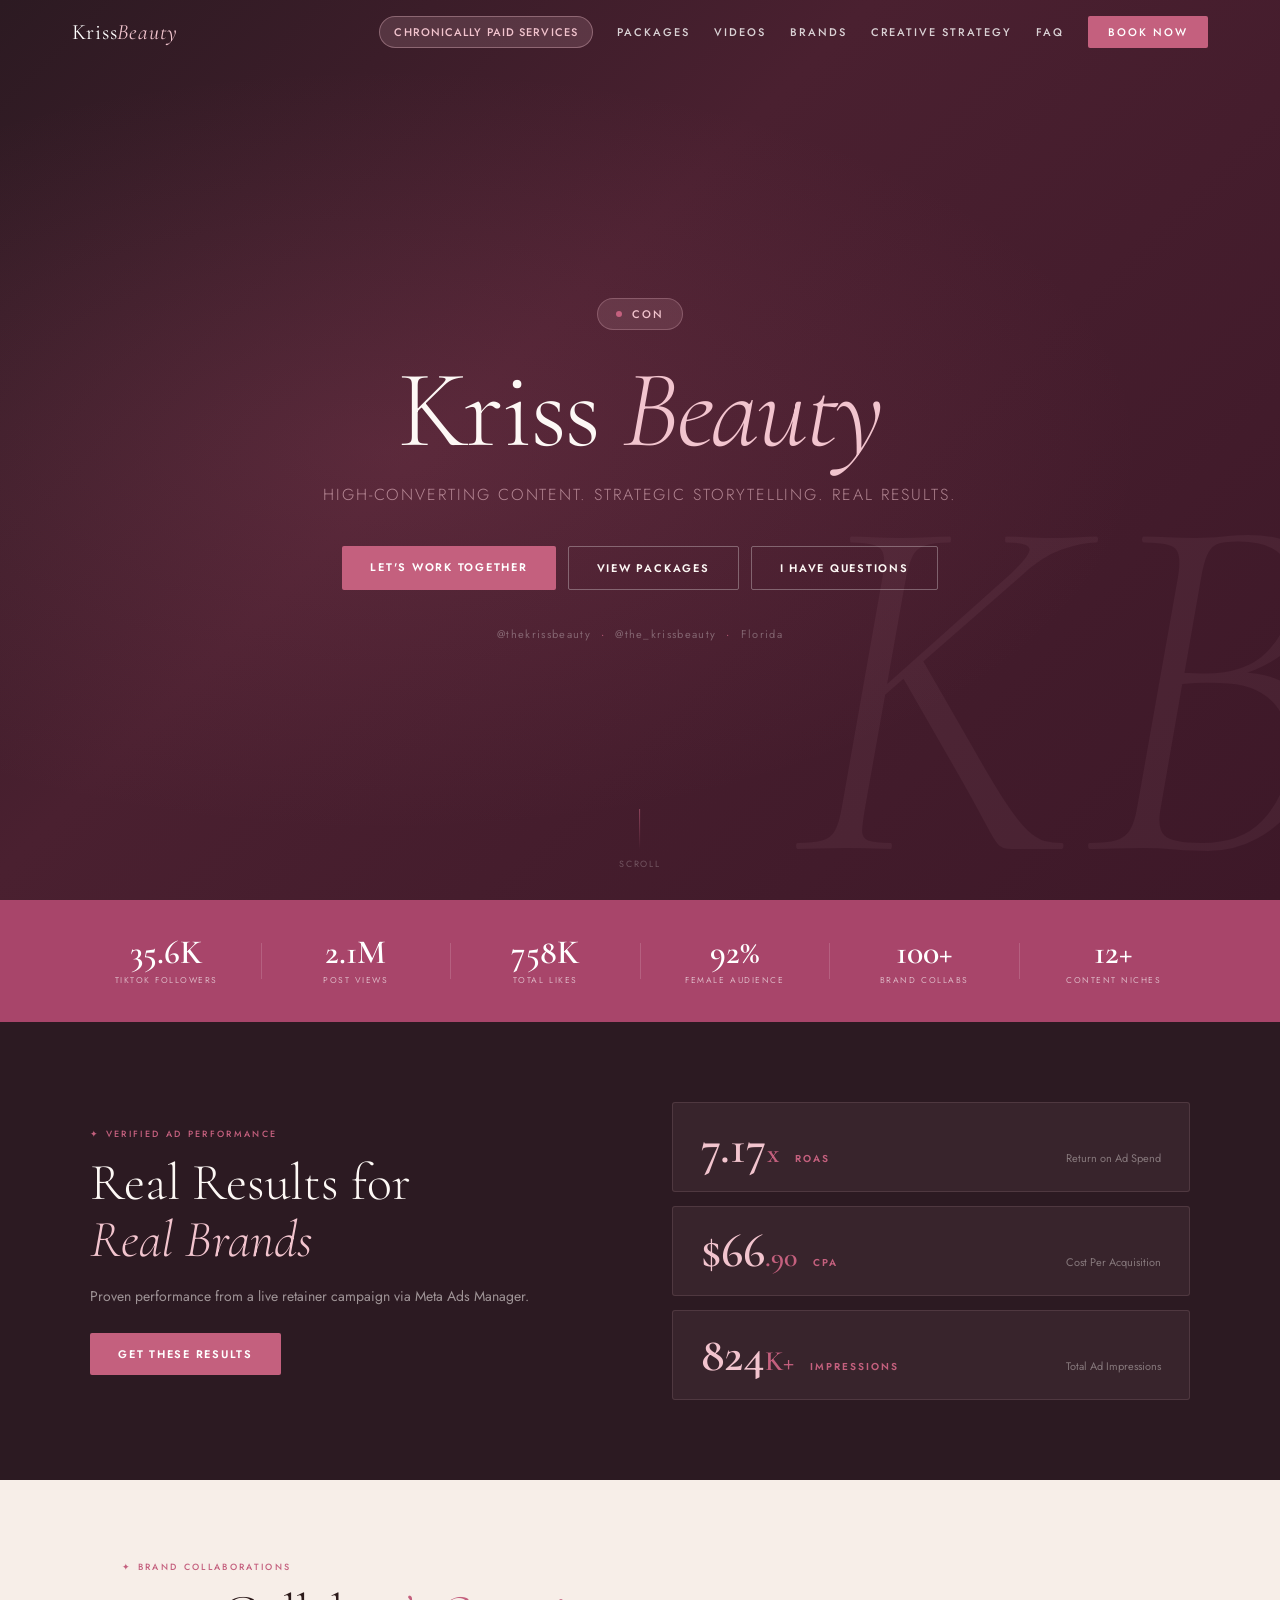
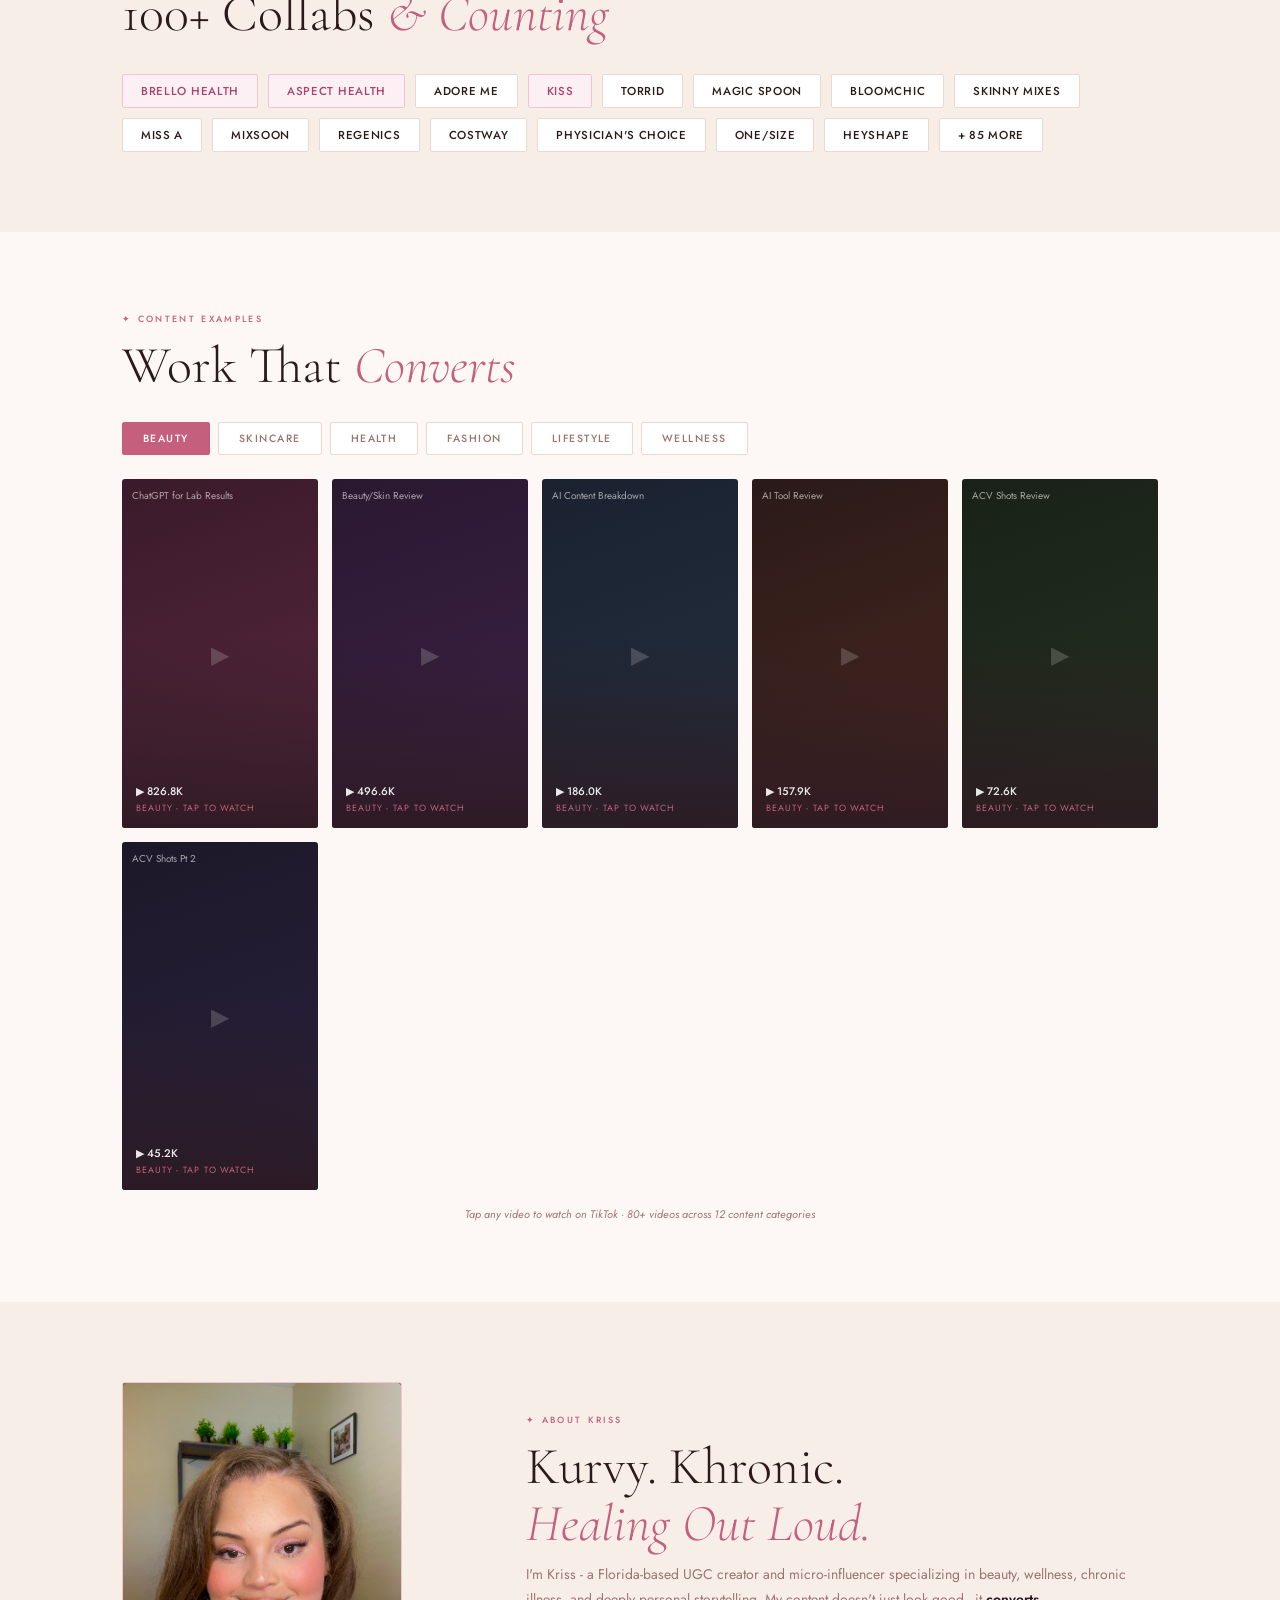
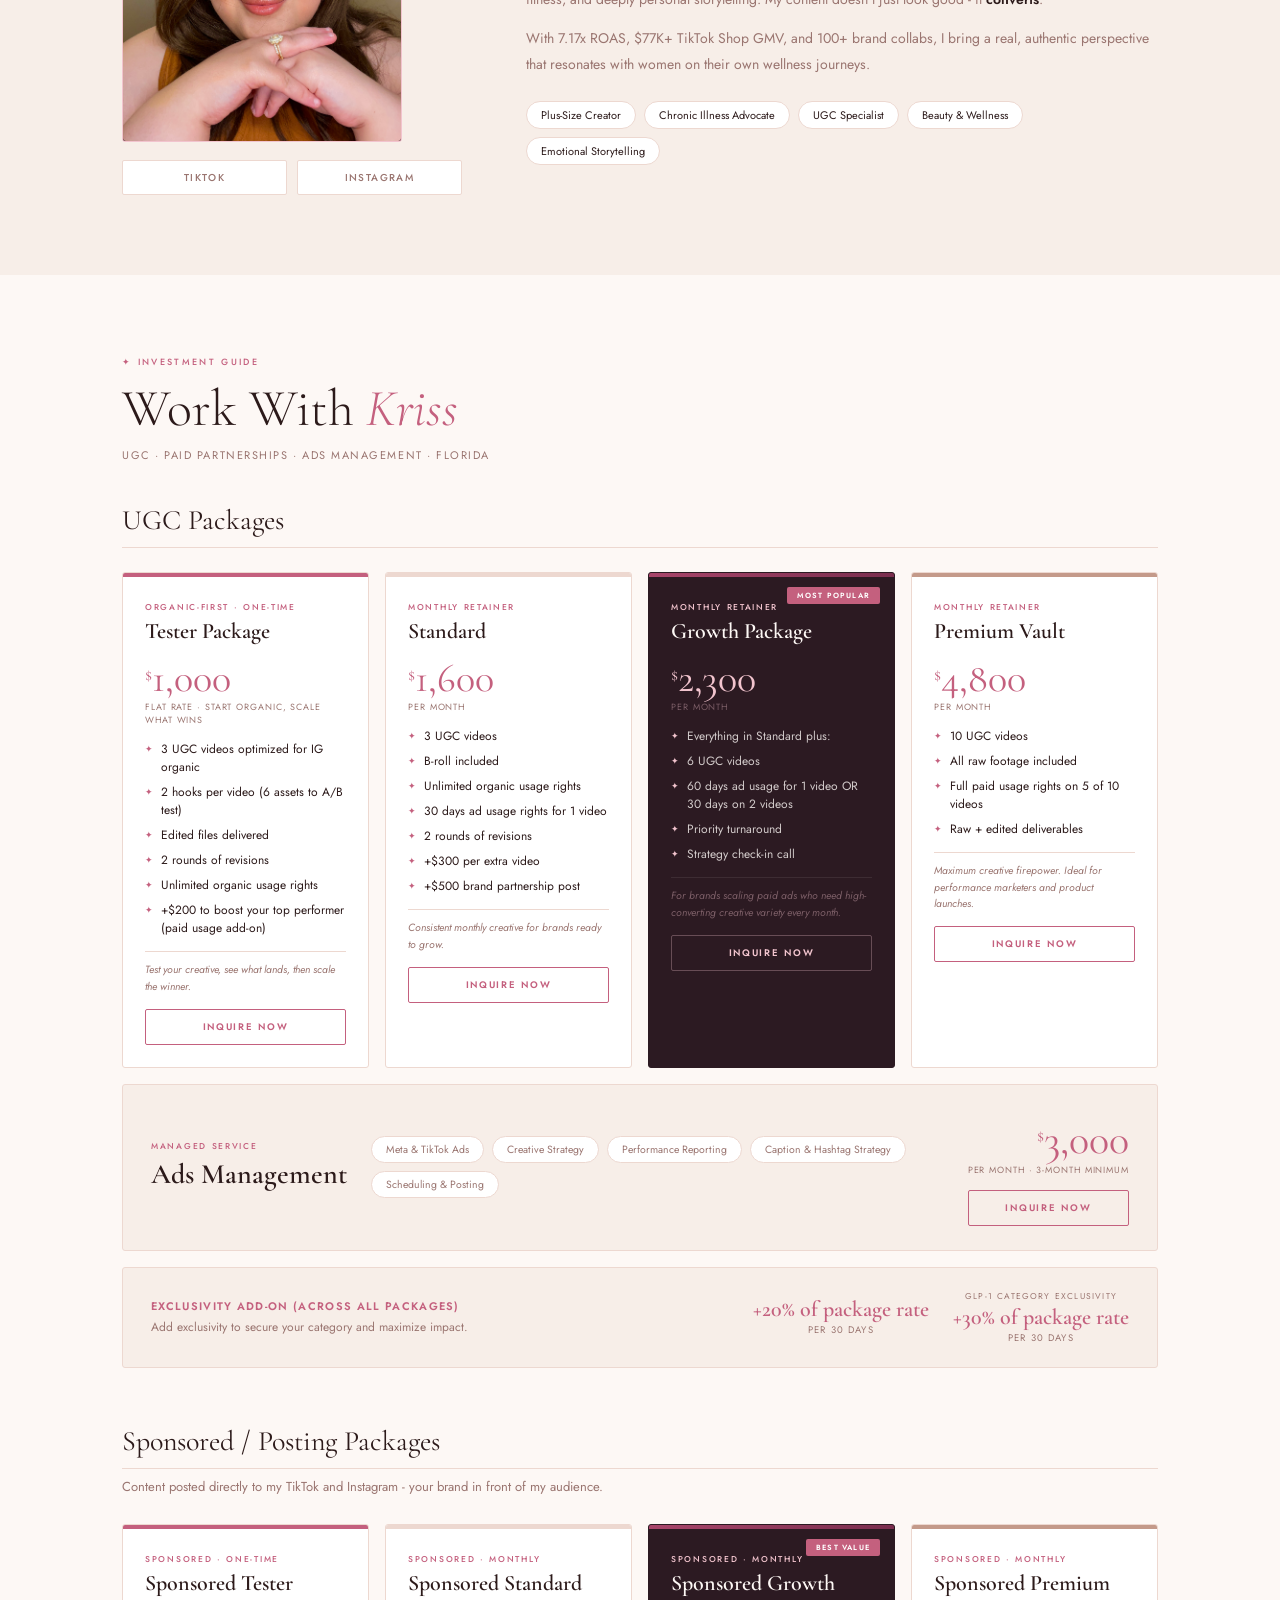
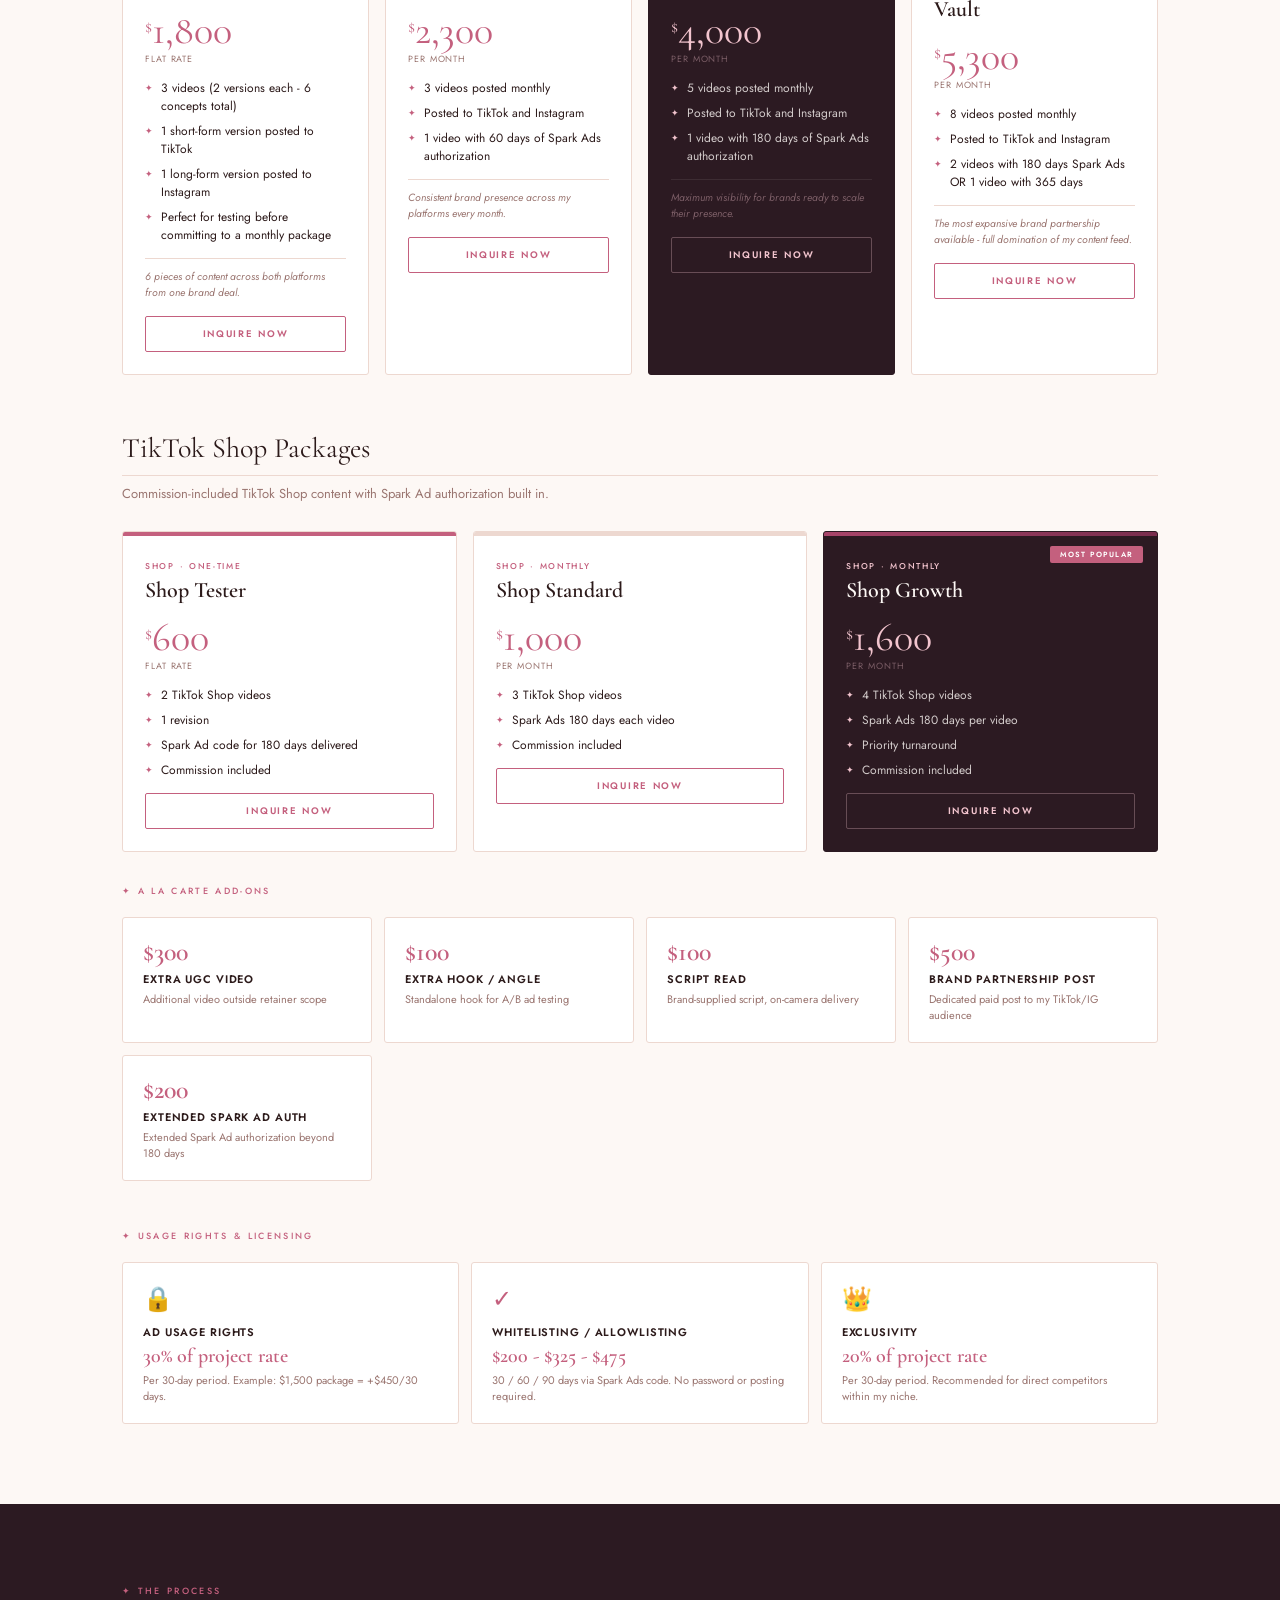
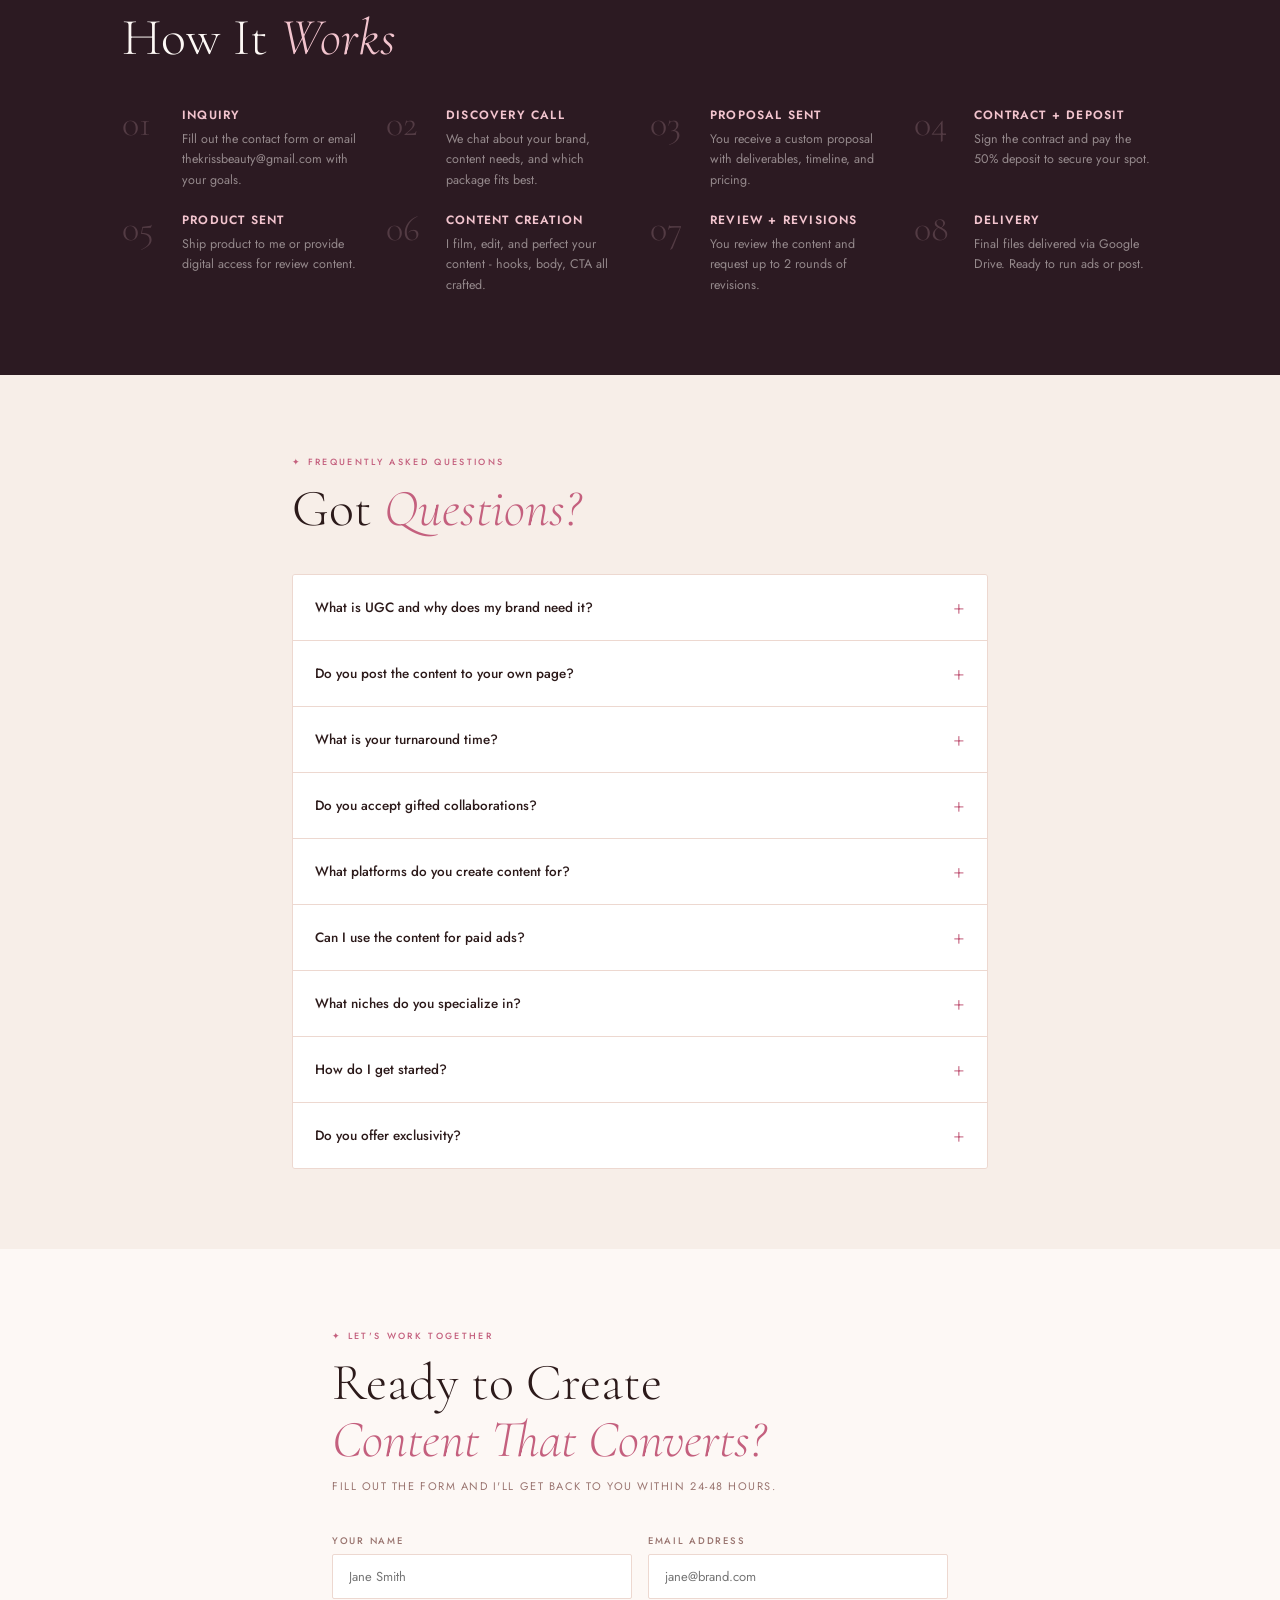
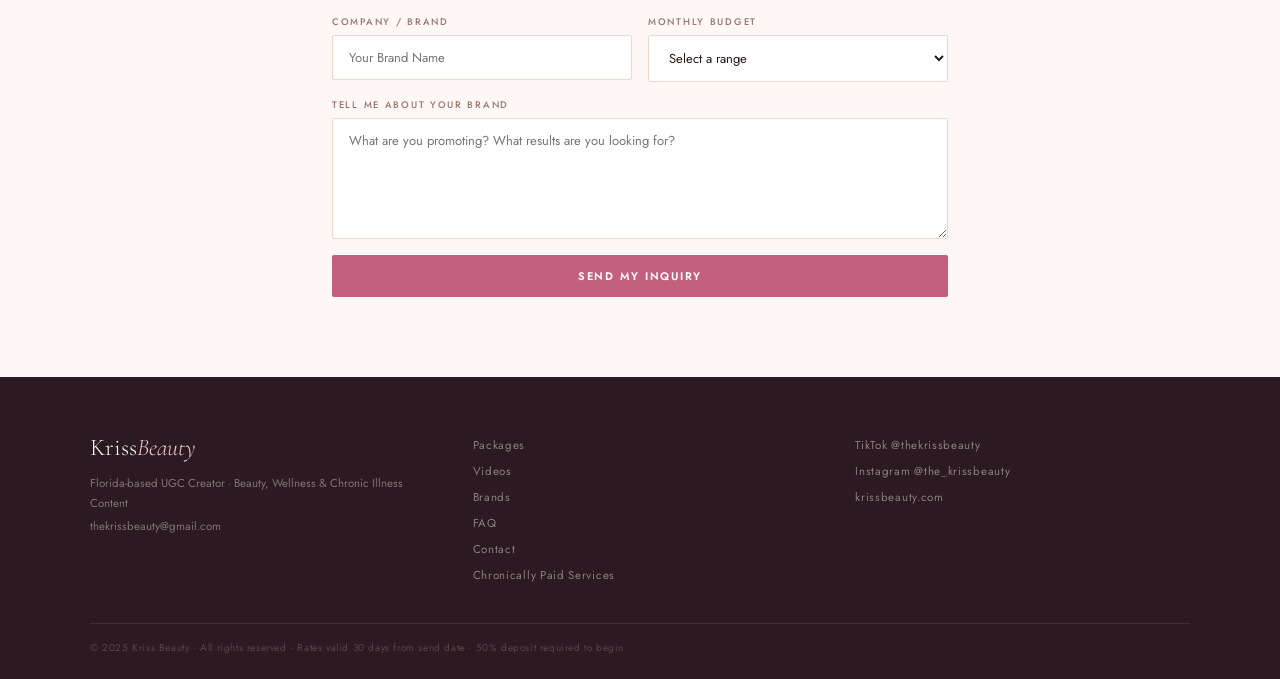
==== commit 93292e91: "Update index.html" ====
--- a/index.html
+++ b/index.html
@@ -19,6 +19,7 @@
       <a href="#packages">Packages</a>
       <a href="#videos">Videos</a>
       <a href="#brands">Brands</a>
+      <a href="creative-strategy.html">Creative Strategy</a>
       <a href="#faq">FAQ</a>
       <a href="#contact" class="nav-cta">Book Now</a>
     </div>
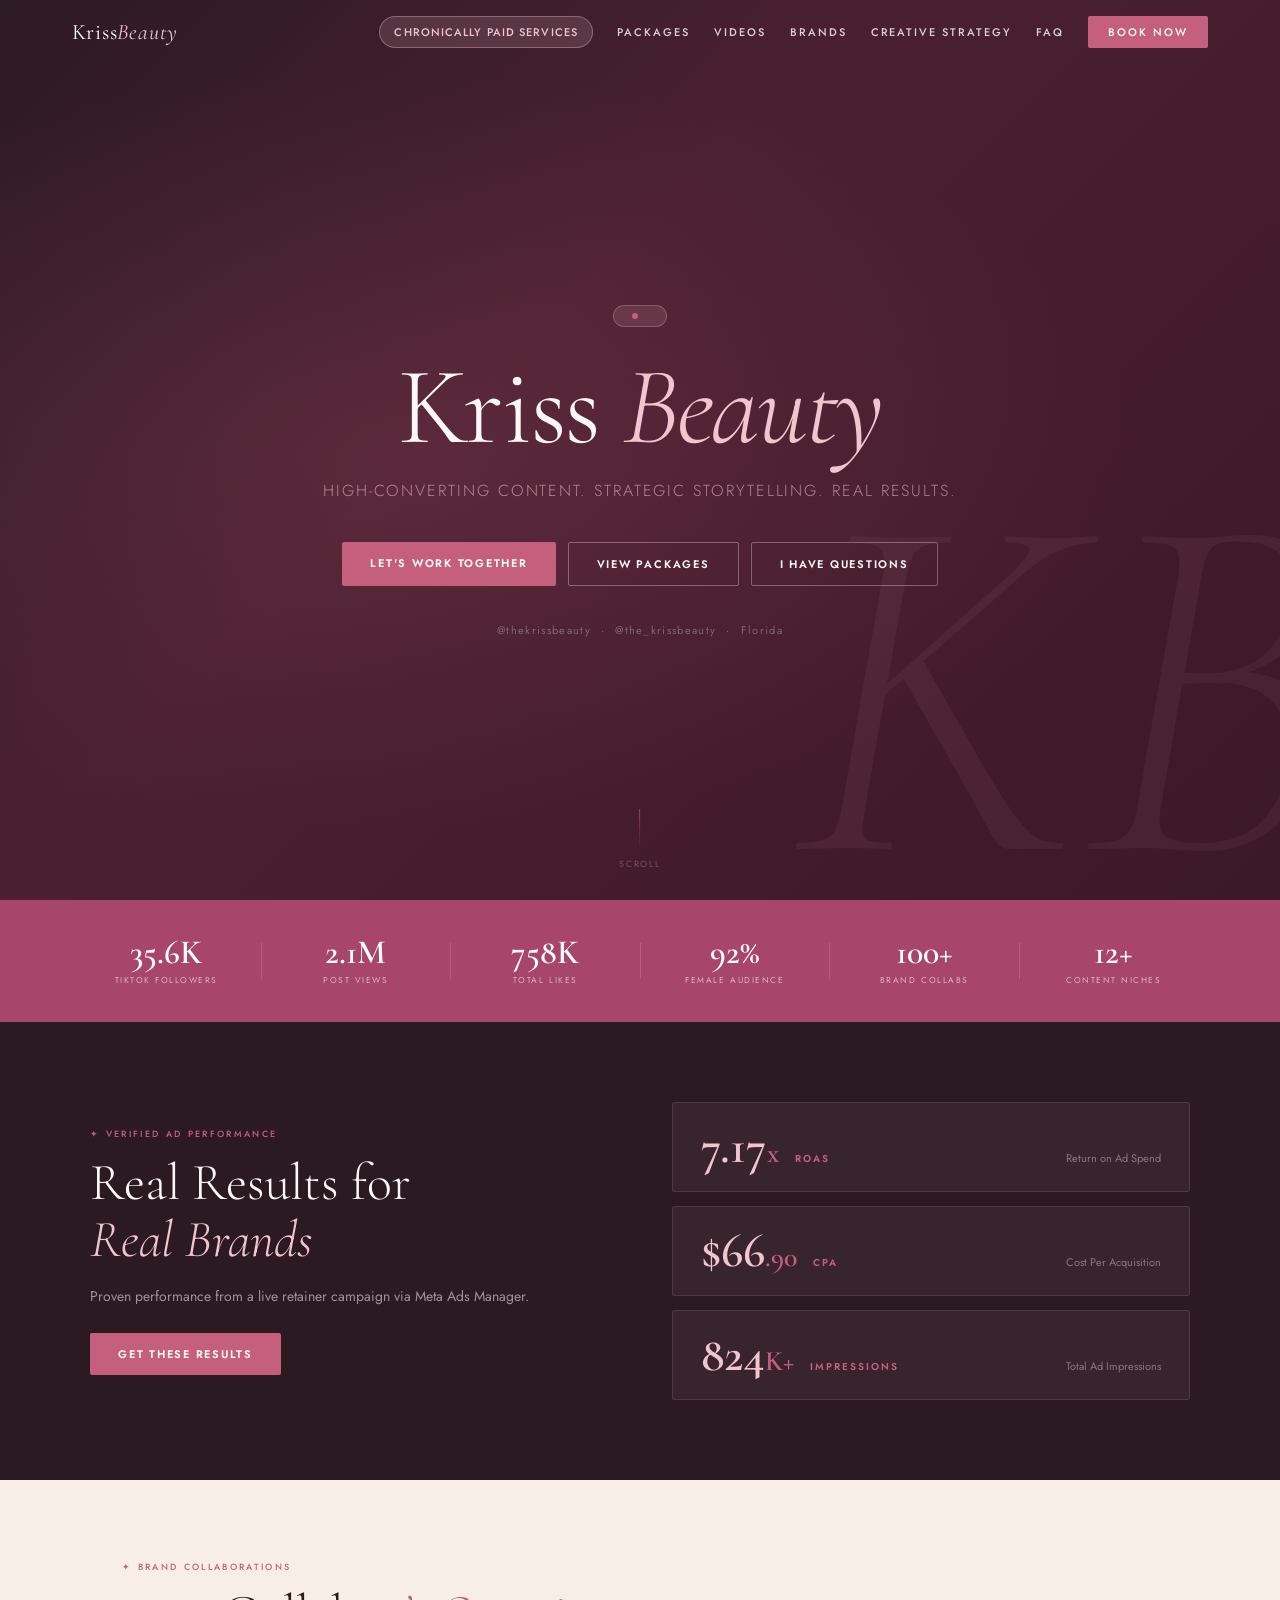
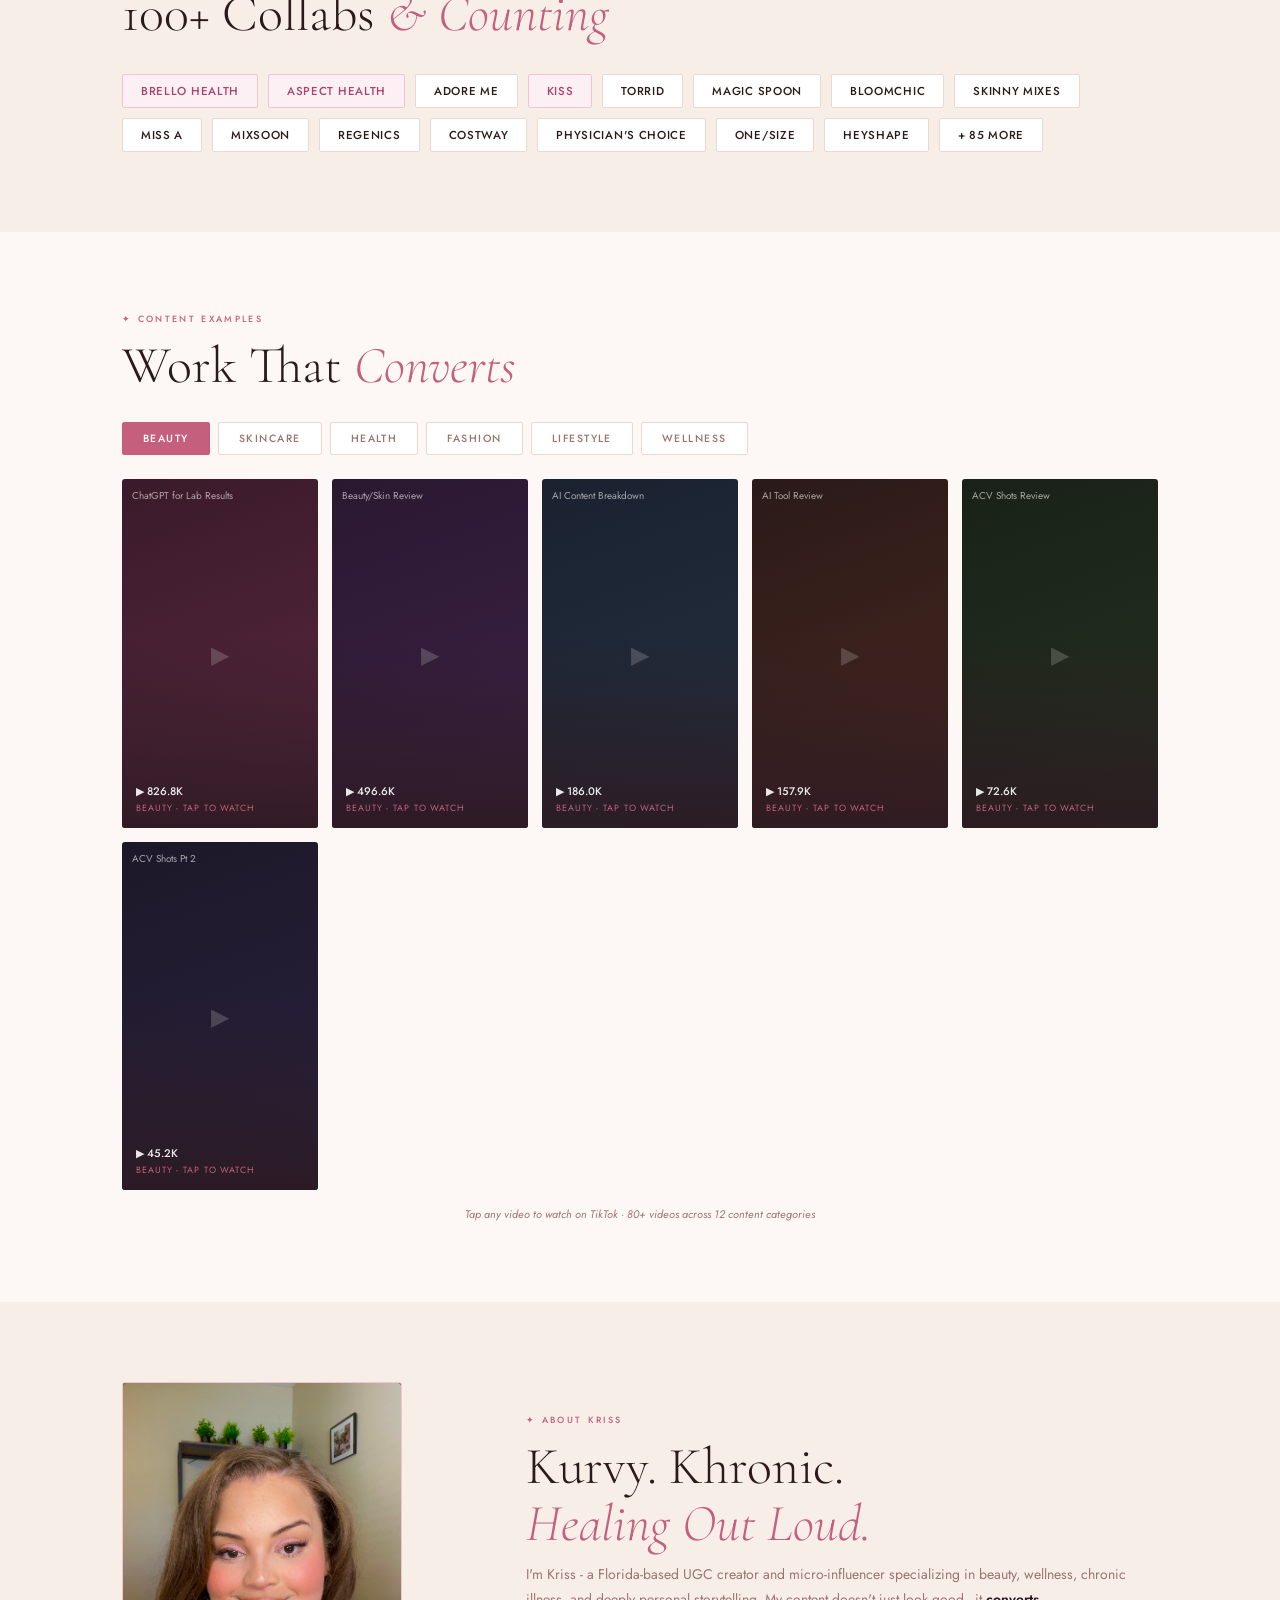
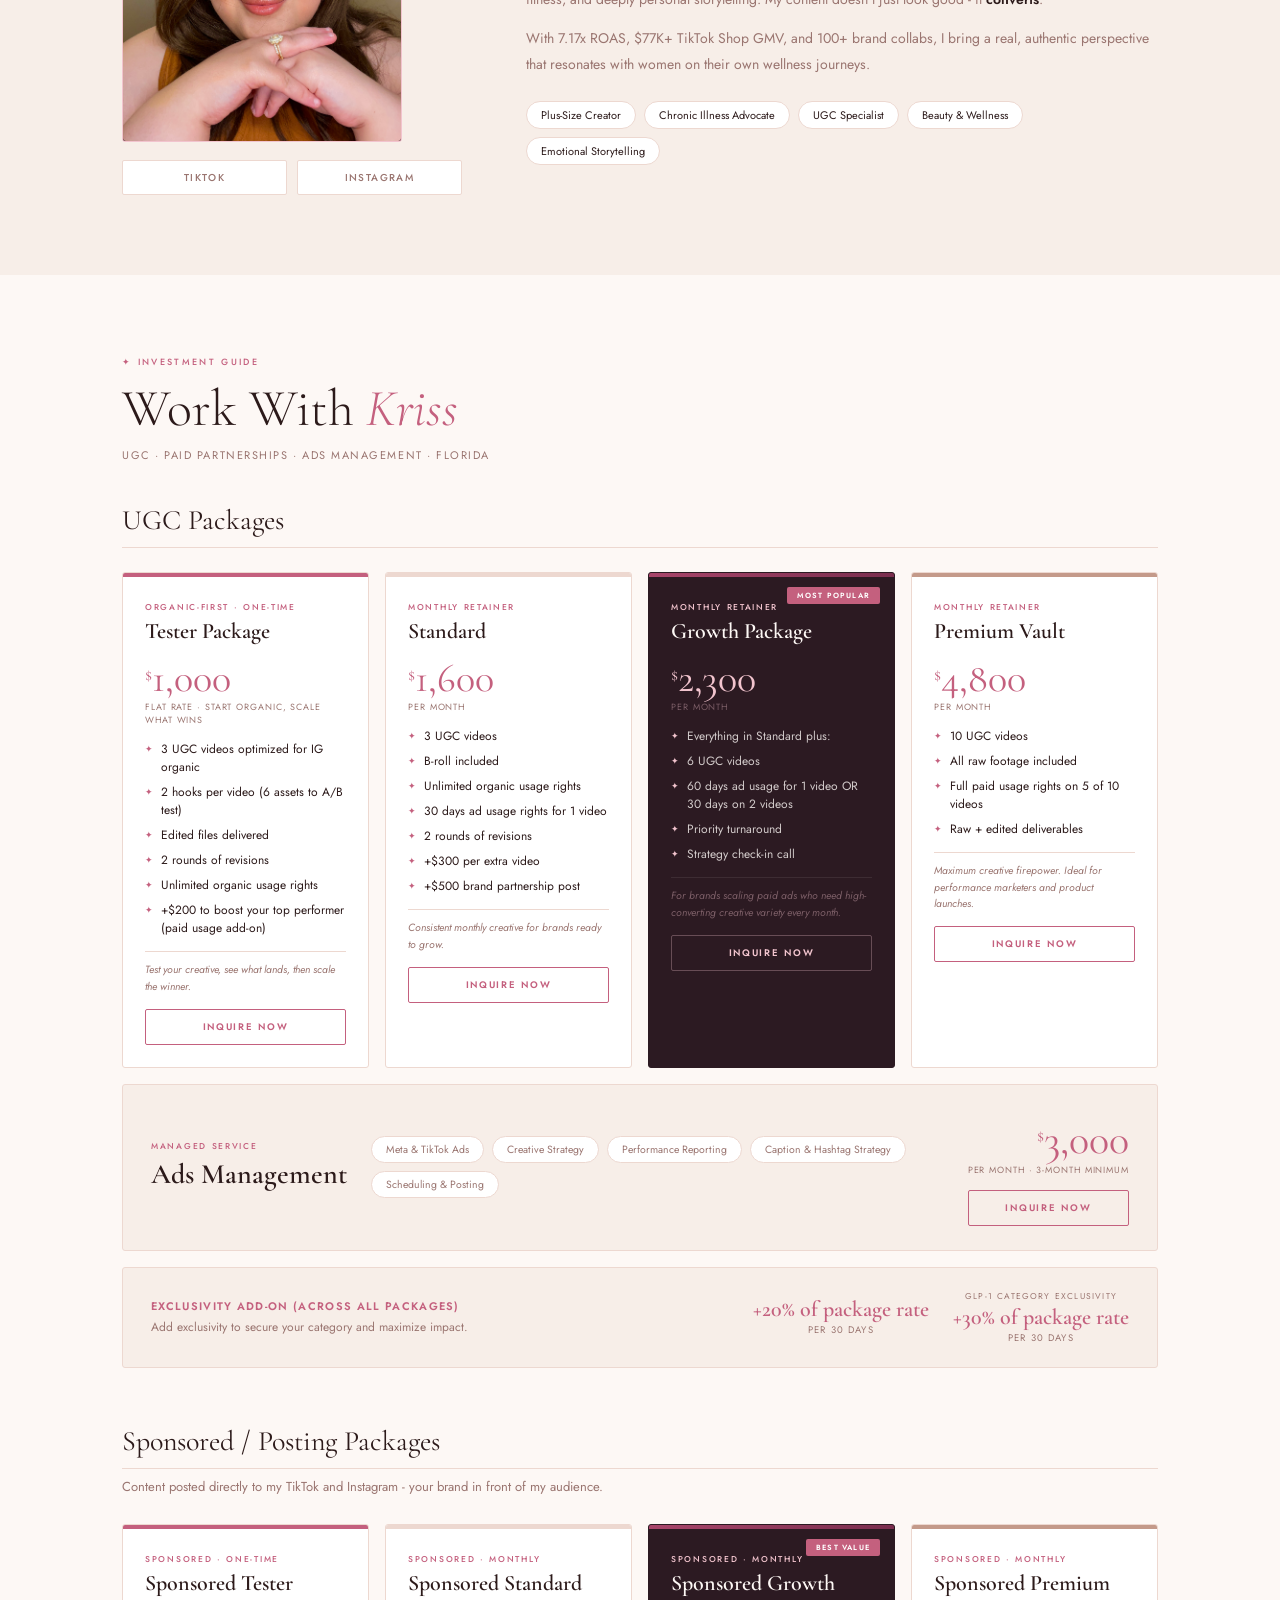
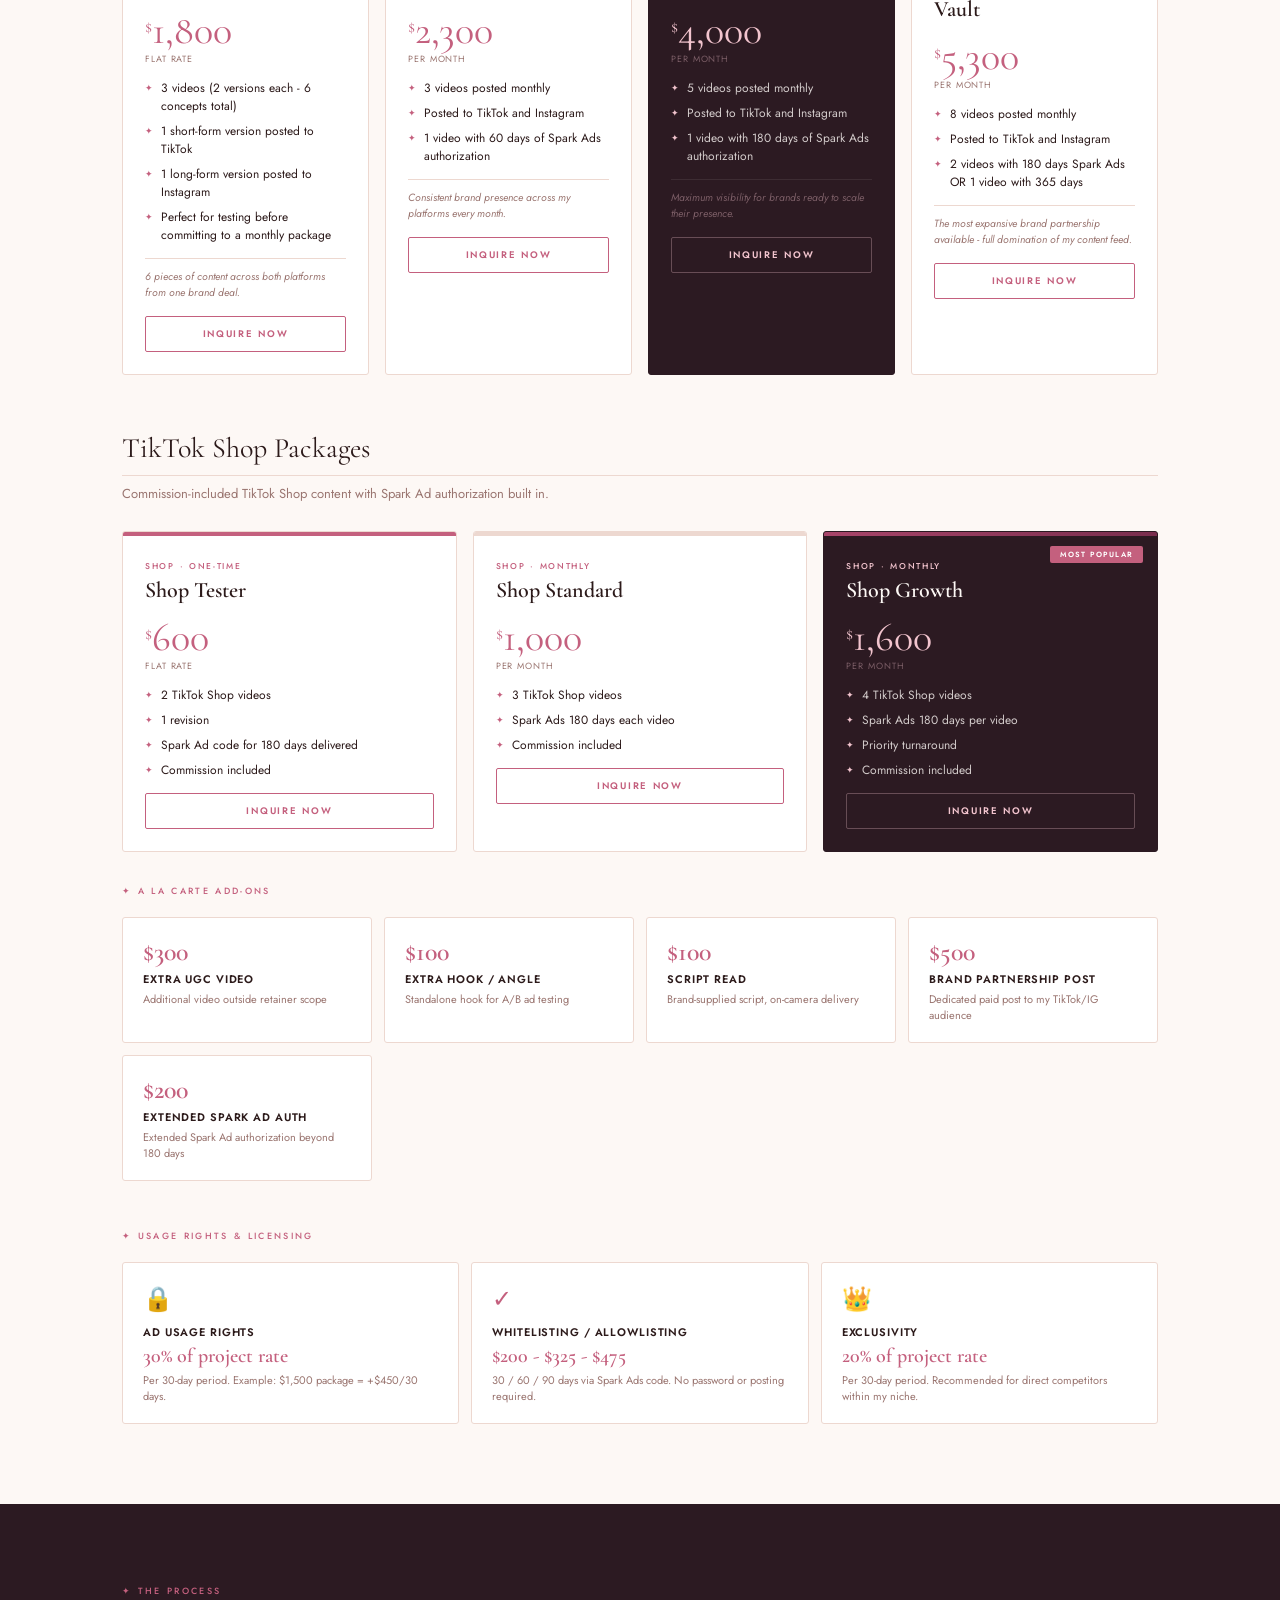
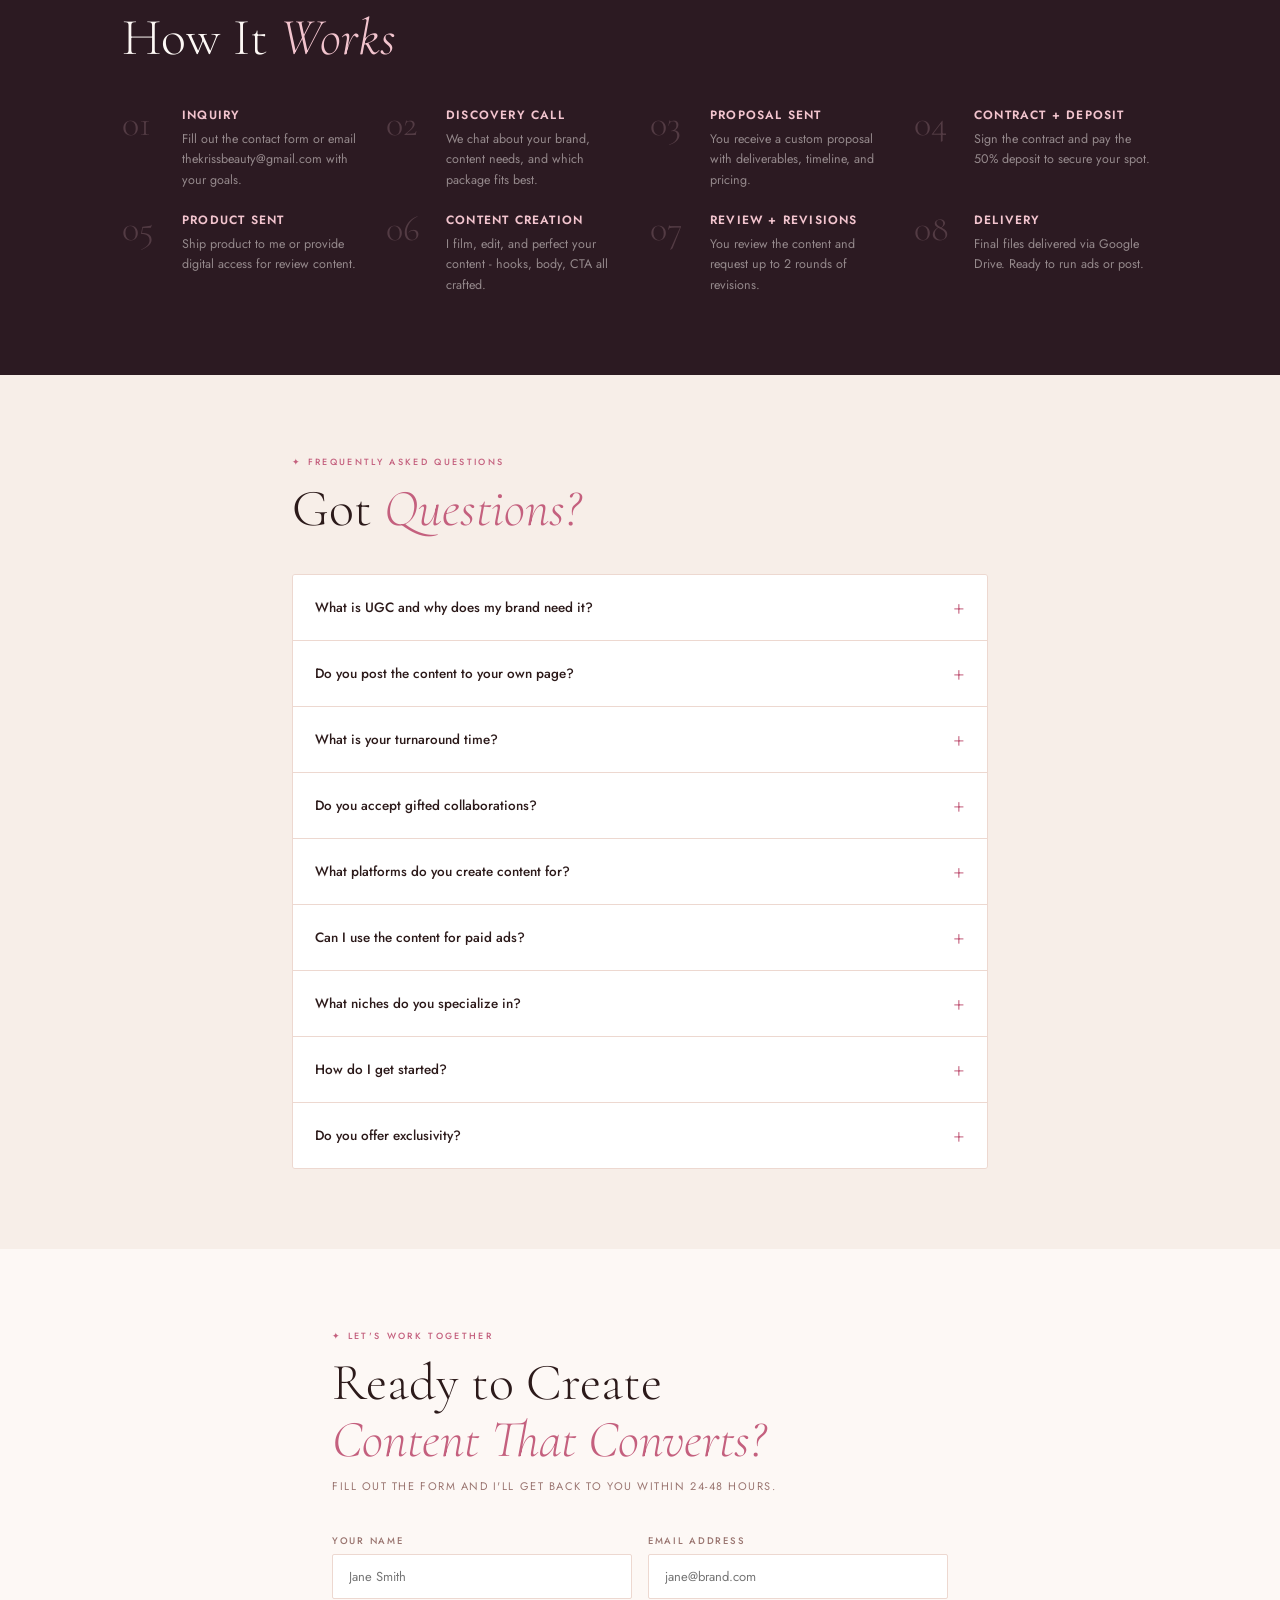
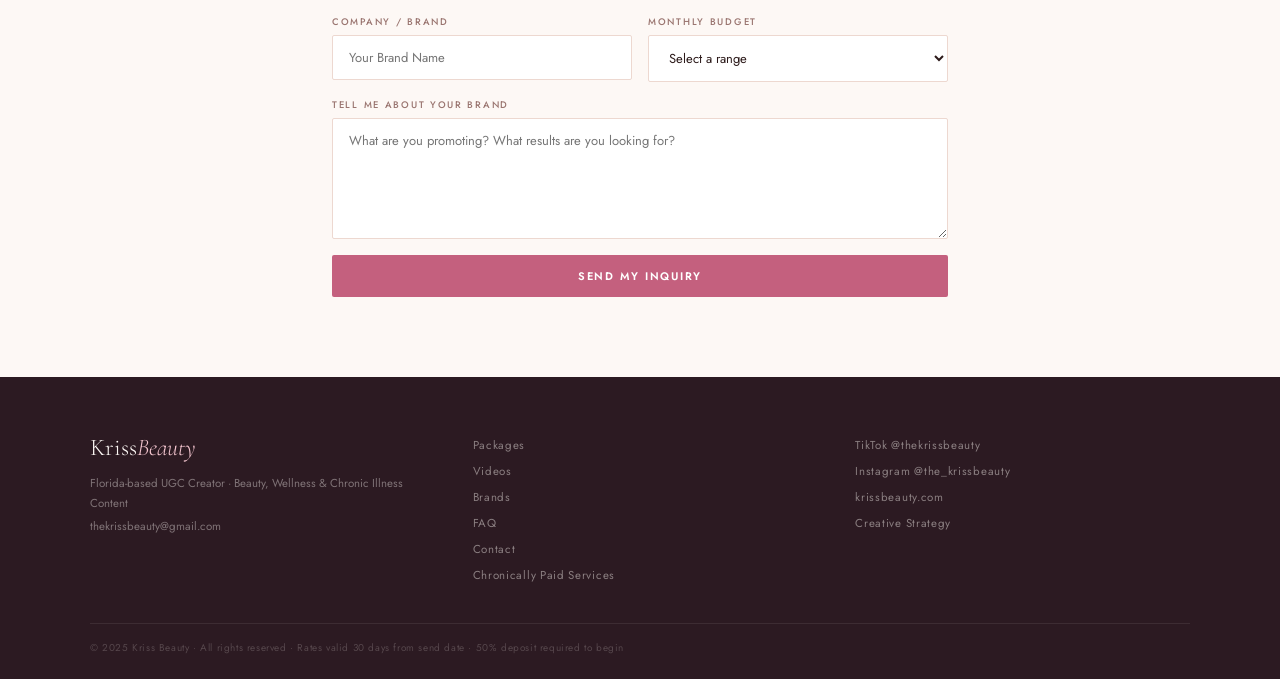
==== commit 0d18dcb4: "Update index.html" ====
--- a/index.html
+++ b/index.html
@@ -560,6 +560,7 @@
       <a href="https://tiktok.com/@thekrissbeauty" target="_blank">TikTok @thekrissbeauty</a>
       <a href="https://instagram.com/the_krissbeauty" target="_blank">Instagram @the_krissbeauty</a>
       <a href="https://krissbeauty.com" target="_blank">krissbeauty.com</a>
+      <a href="creative-strategy.html">Creative Strategy</a>
     </div>
   </div>
   <div class="footer-bottom">
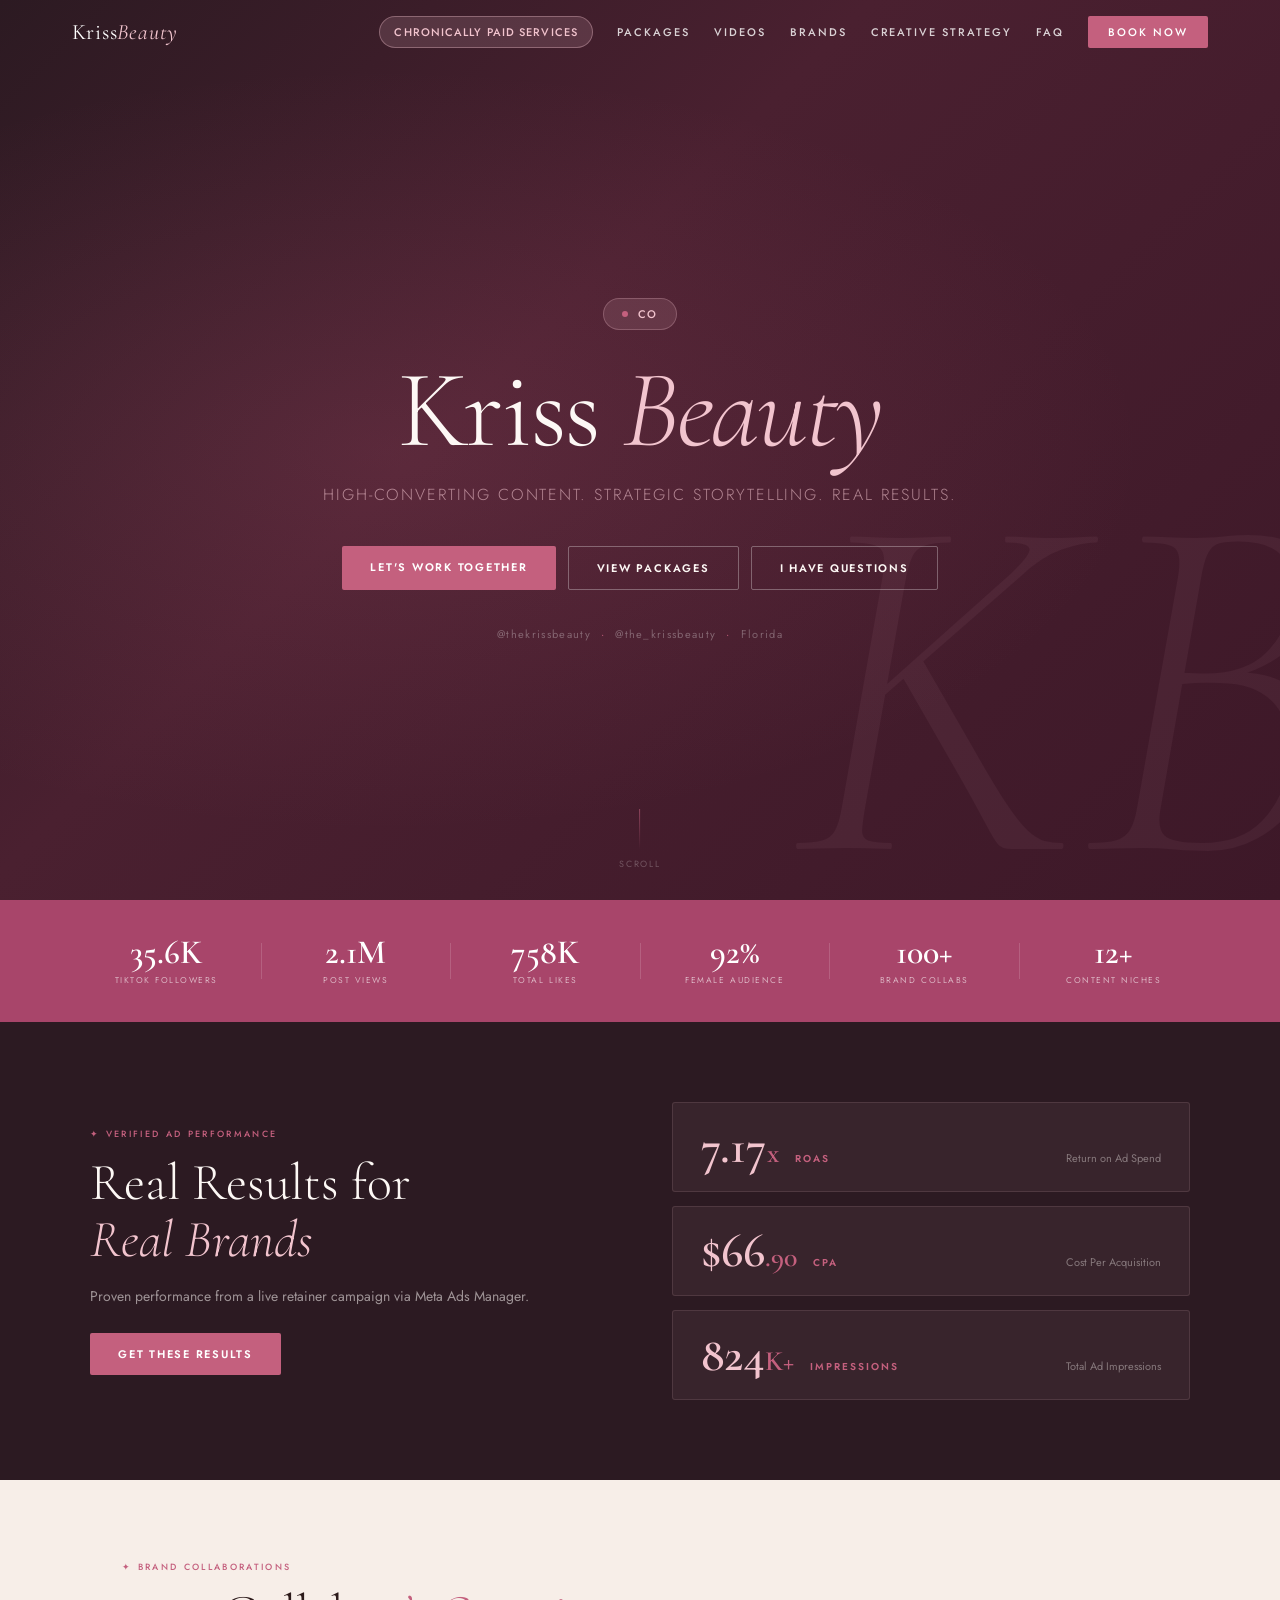
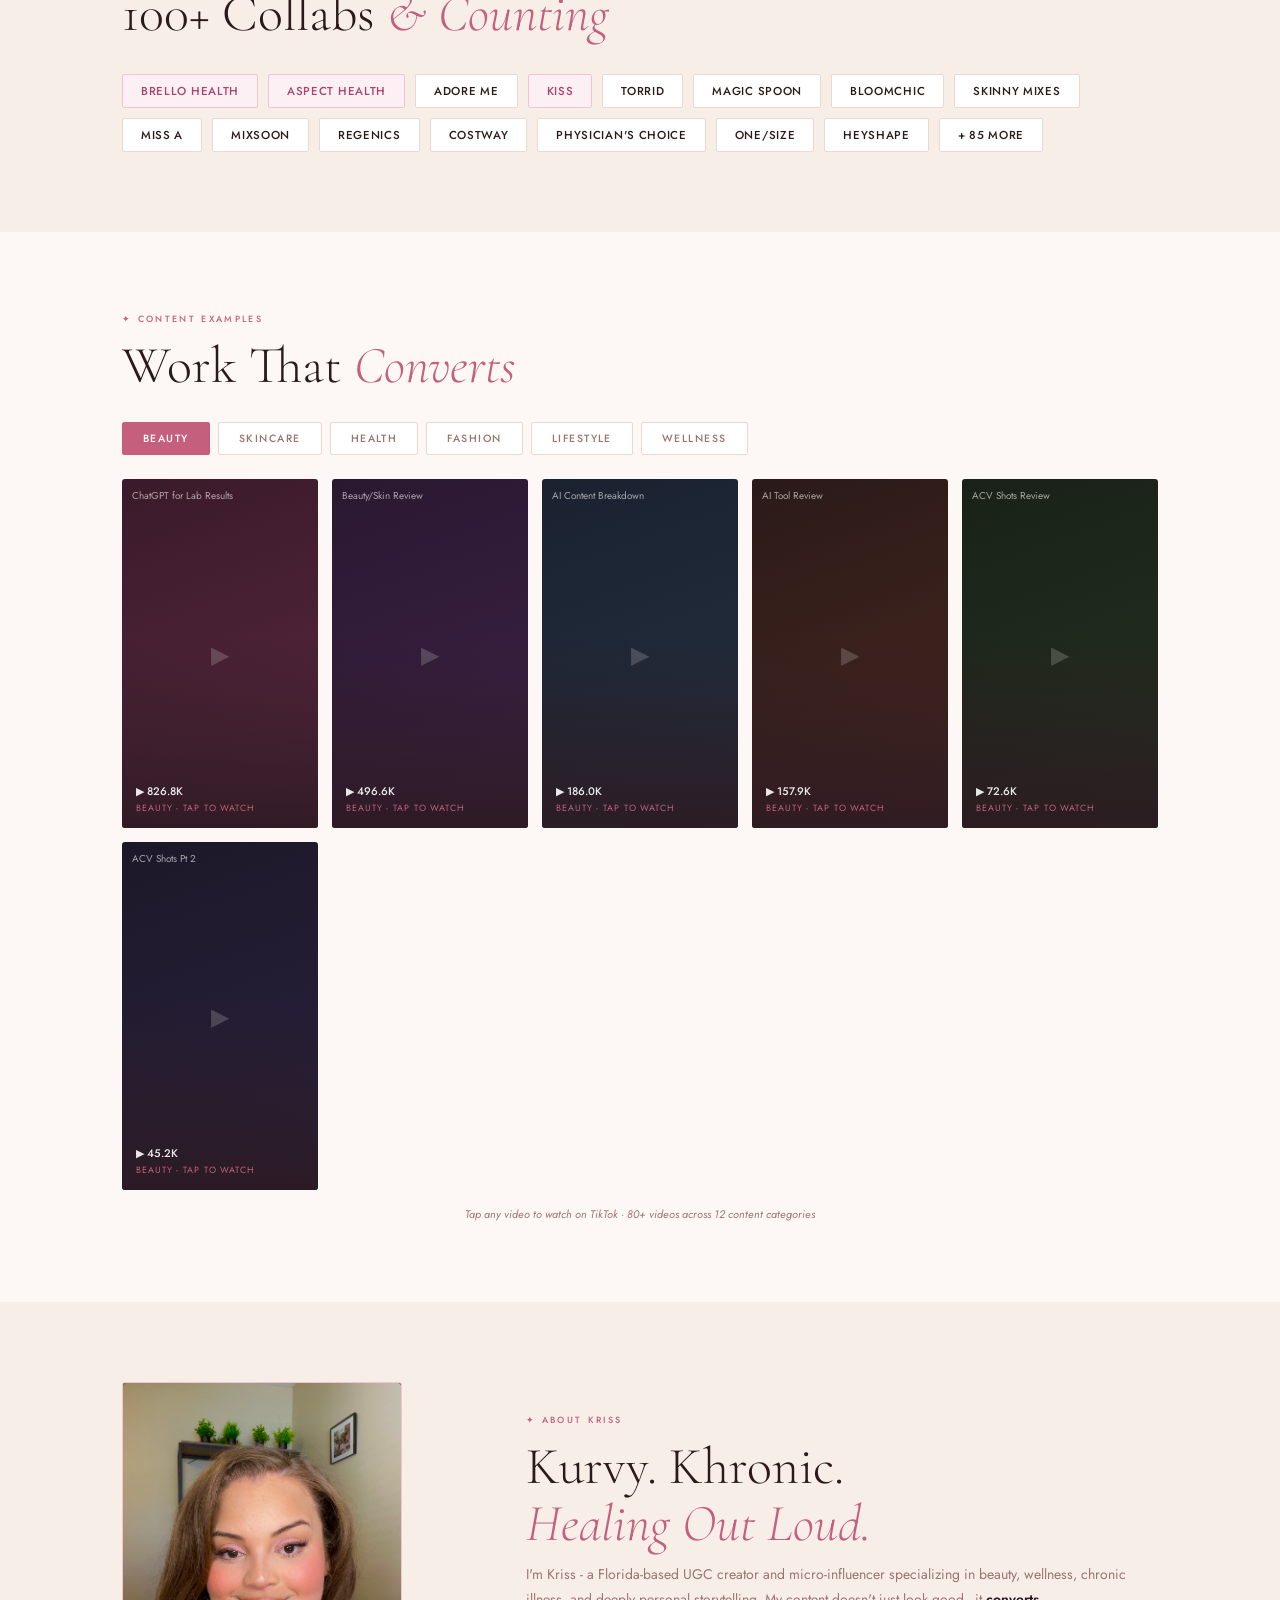
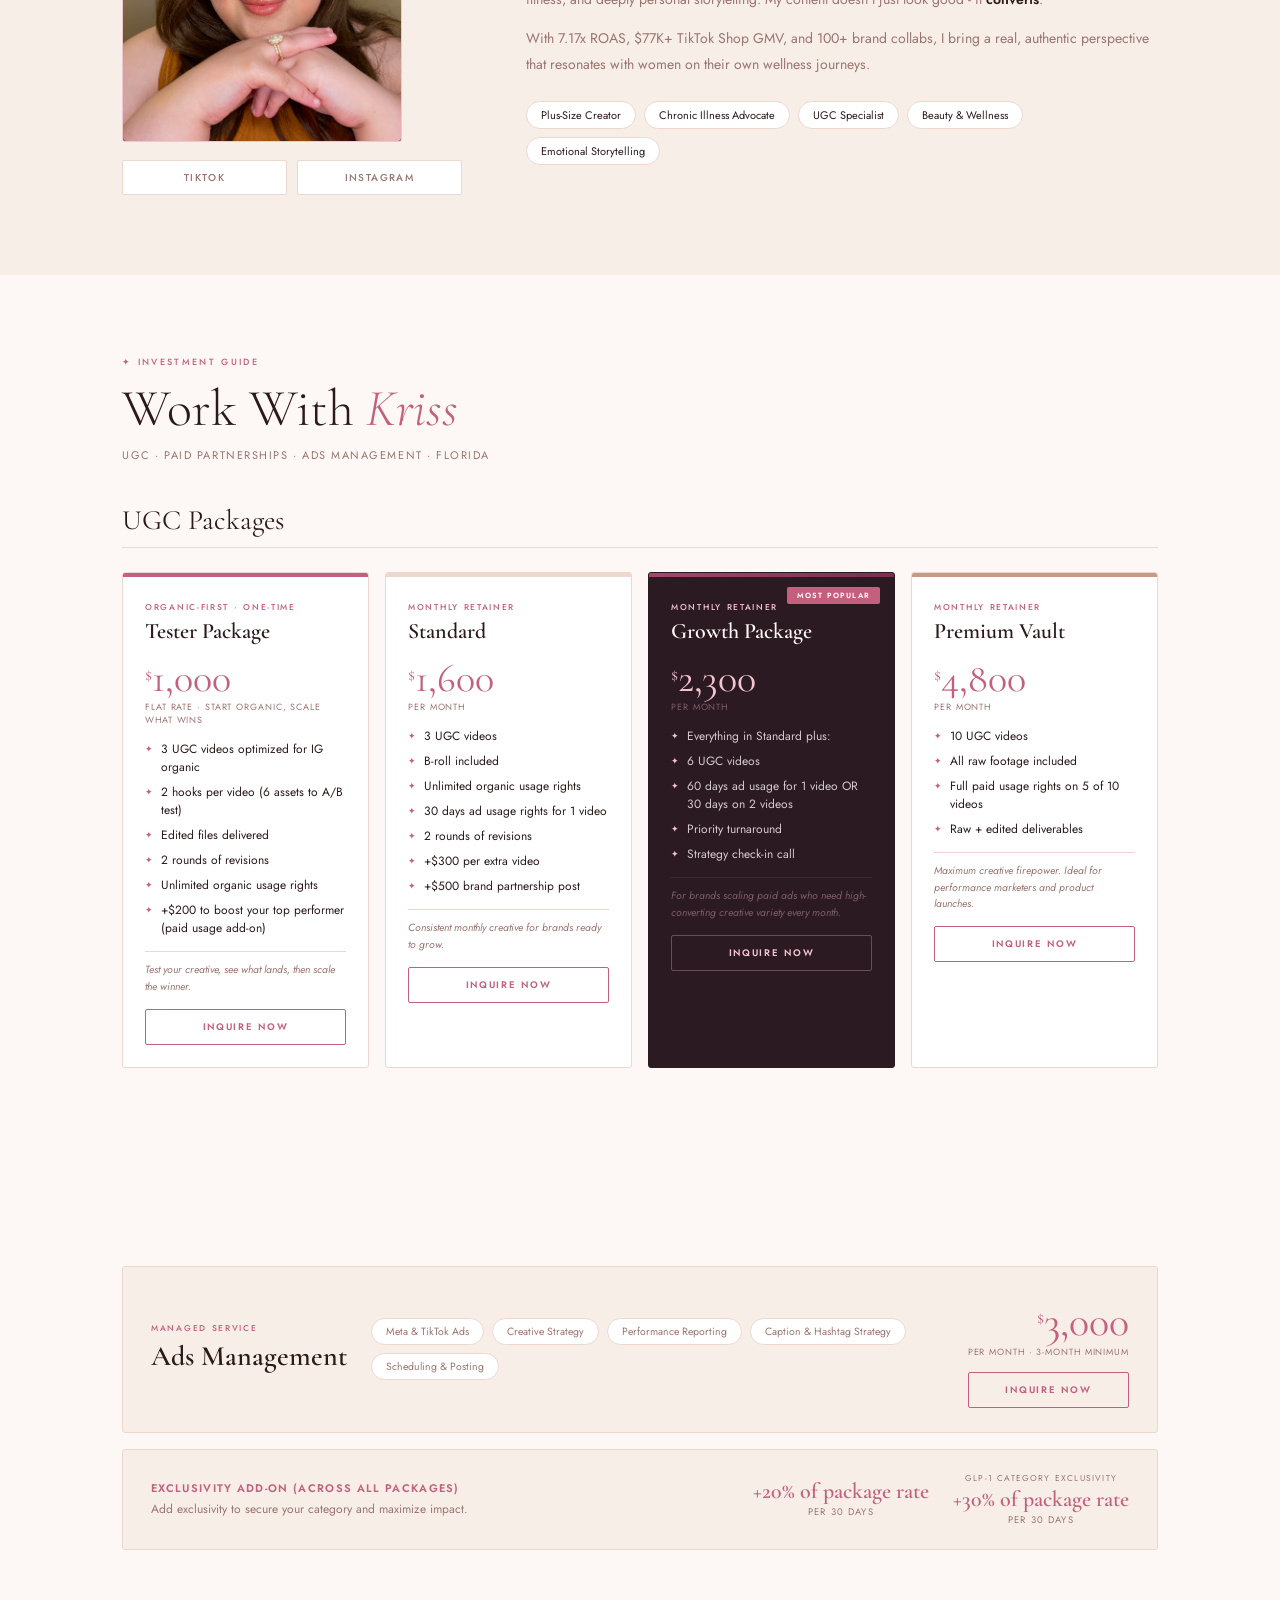
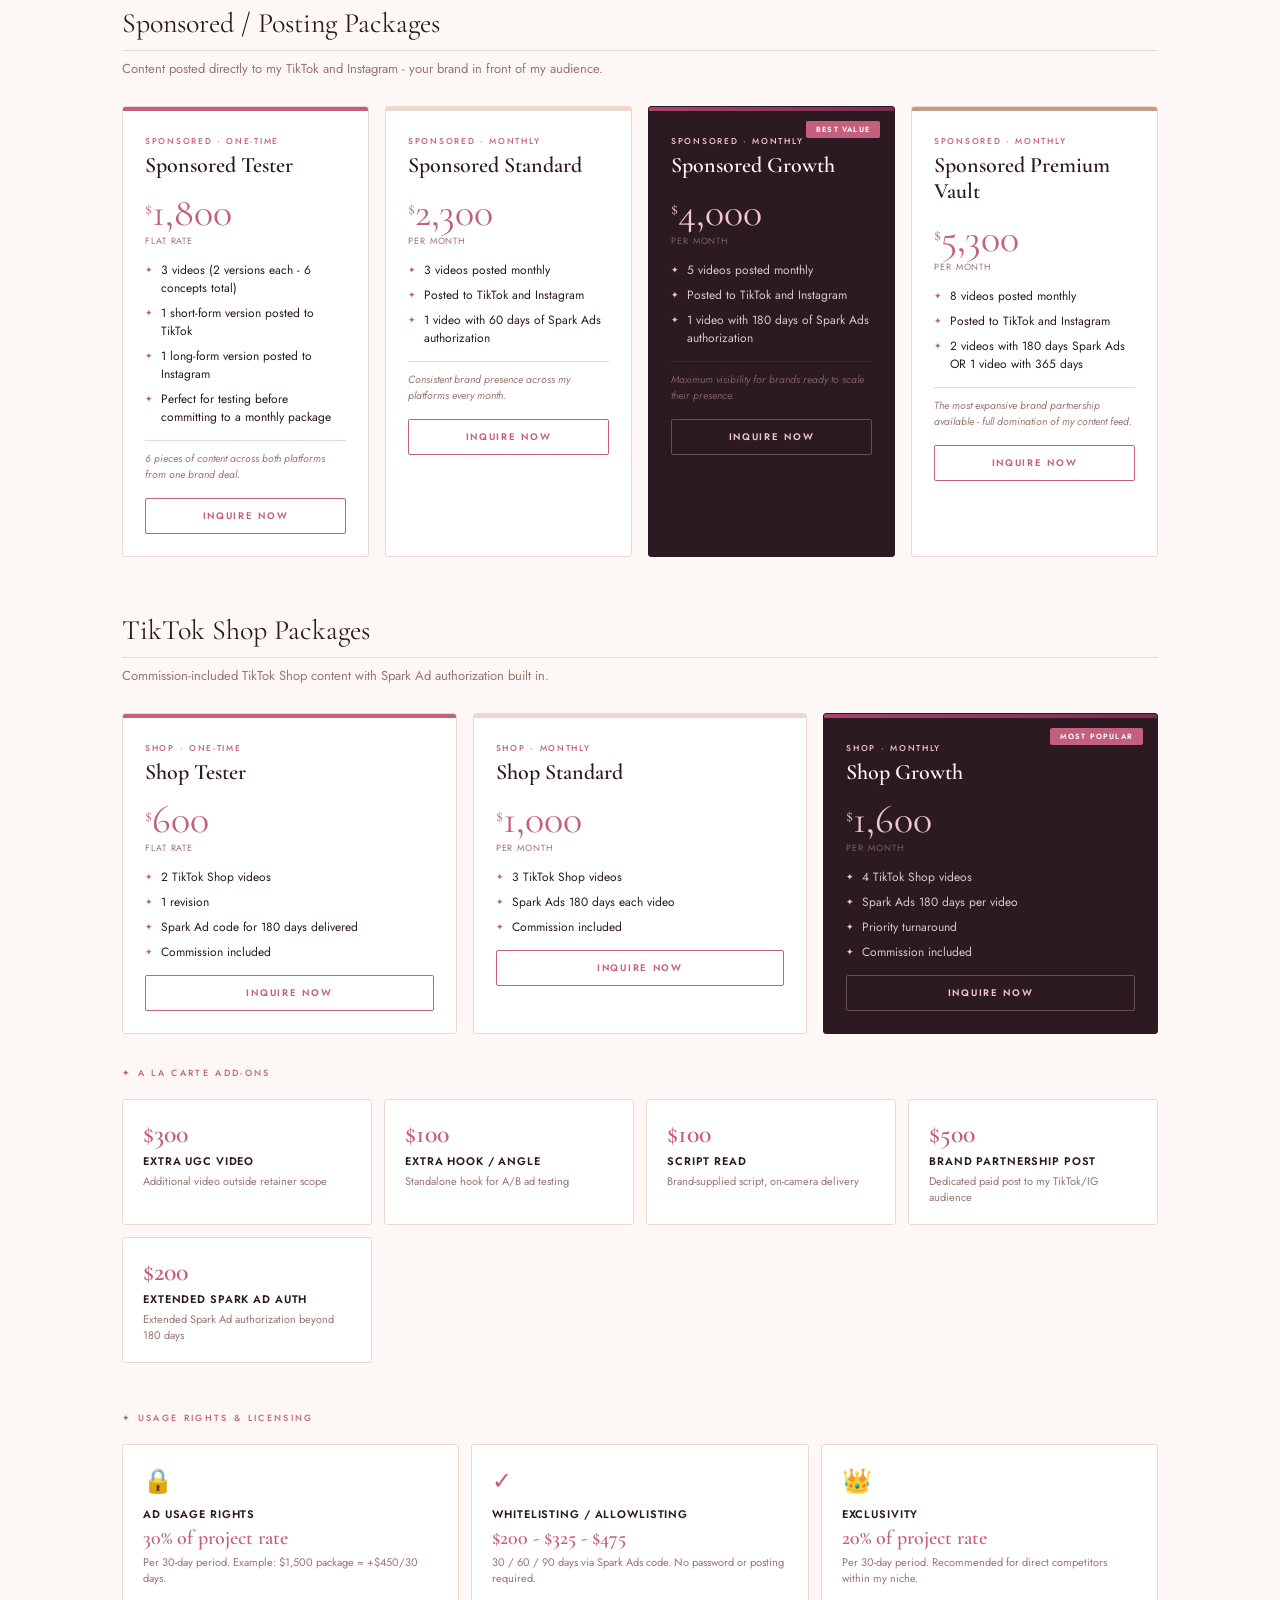
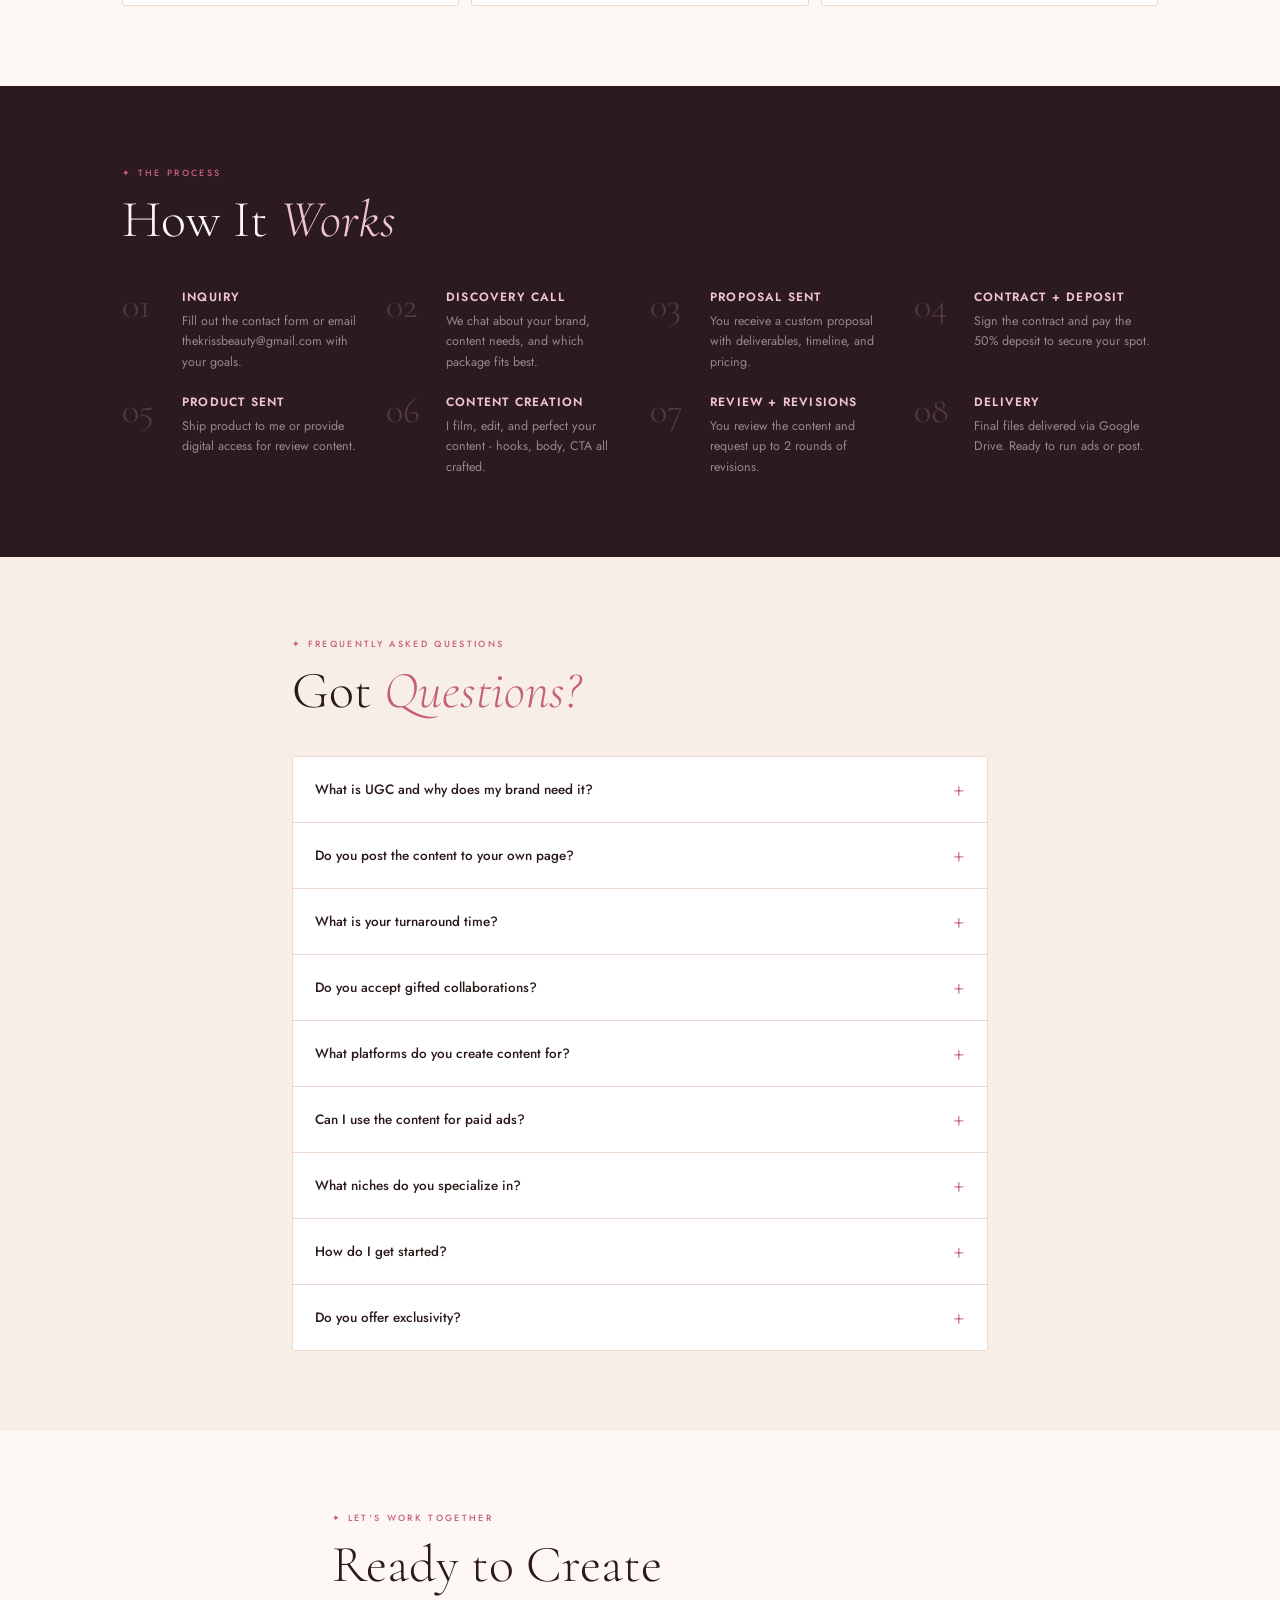
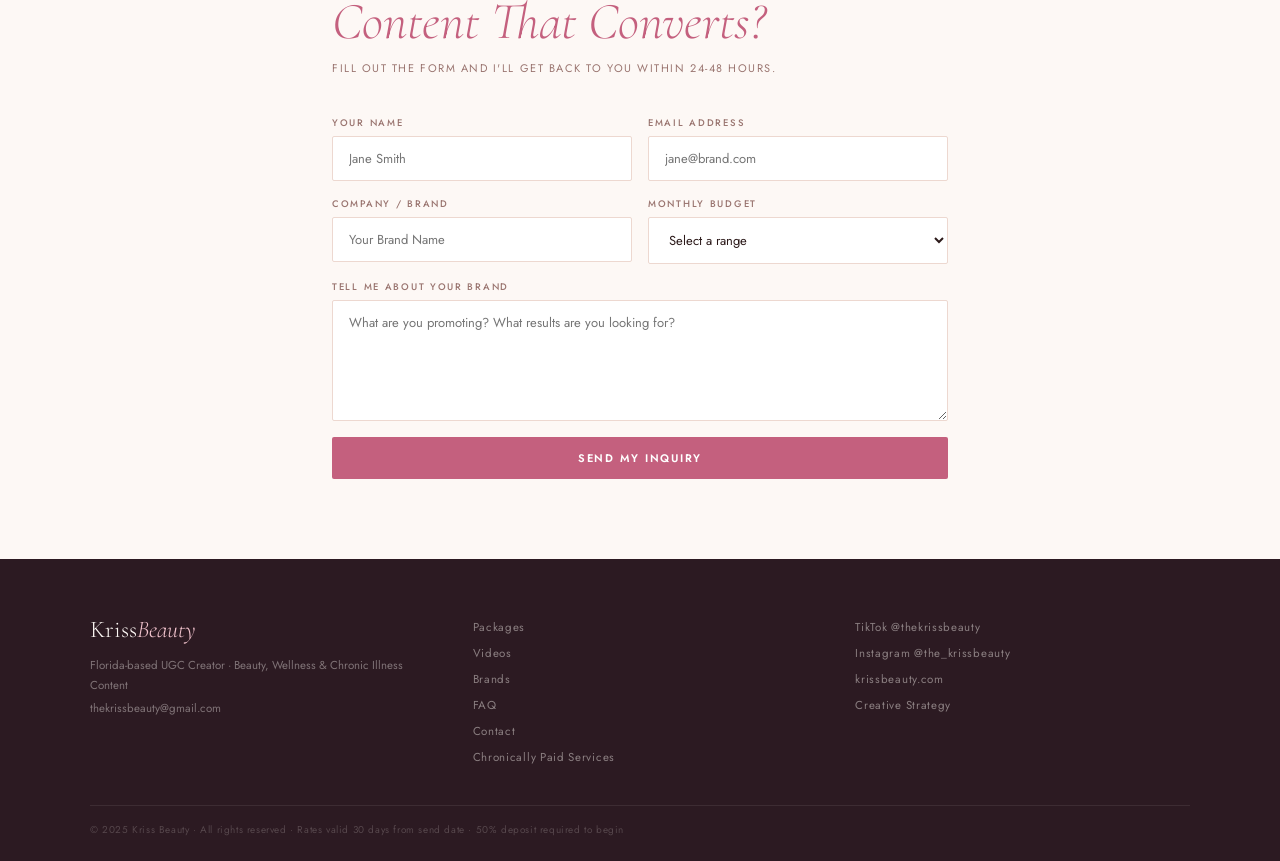
==== commit 1d44d1b5: "Rename index (2).html to index.html" ====
--- a/index.html
+++ b/index.html
@@ -256,6 +256,22 @@
 
     </div>
 
+    <!-- CREATIVE STRATEGY TEASER -->
+    <div class="cs-teaser fade-in">
+      <div class="cst-main">
+        <p class="pkg-tier">New · Creative Strategy</p>
+        <h3 class="cst-title">Need the <em>plan</em>, not just the content?</h3>
+        <p class="cst-sub">I'm the strategist who is also the creator. Concepts, hooks and testing roadmaps for paid social, built for health, wellness and regulated brands.</p>
+        <div class="cst-prices"><span>Strategy Sprint <b>$1,500</b></span><span>Strategy Retainer <b>$2,500/mo</b></span><span>Strategy + UGC <b>Custom</b></span></div>
+        <a href="creative-strategy.html" class="cst-btn">See Creative Strategy</a>
+      </div>
+      <div class="cst-stats">
+        <div><b>7.17x</b><span>Peak ROAS</span></div>
+        <div><b>4.27x</b><span>Second campaign</span></div>
+        <div><b>1.4M+</b><span>Views, one Reel</span></div>
+      </div>
+    </div>
+
     <!-- Ads Management -->
     <div class="ads-mgmt-card">
       <div class="ads-left">
